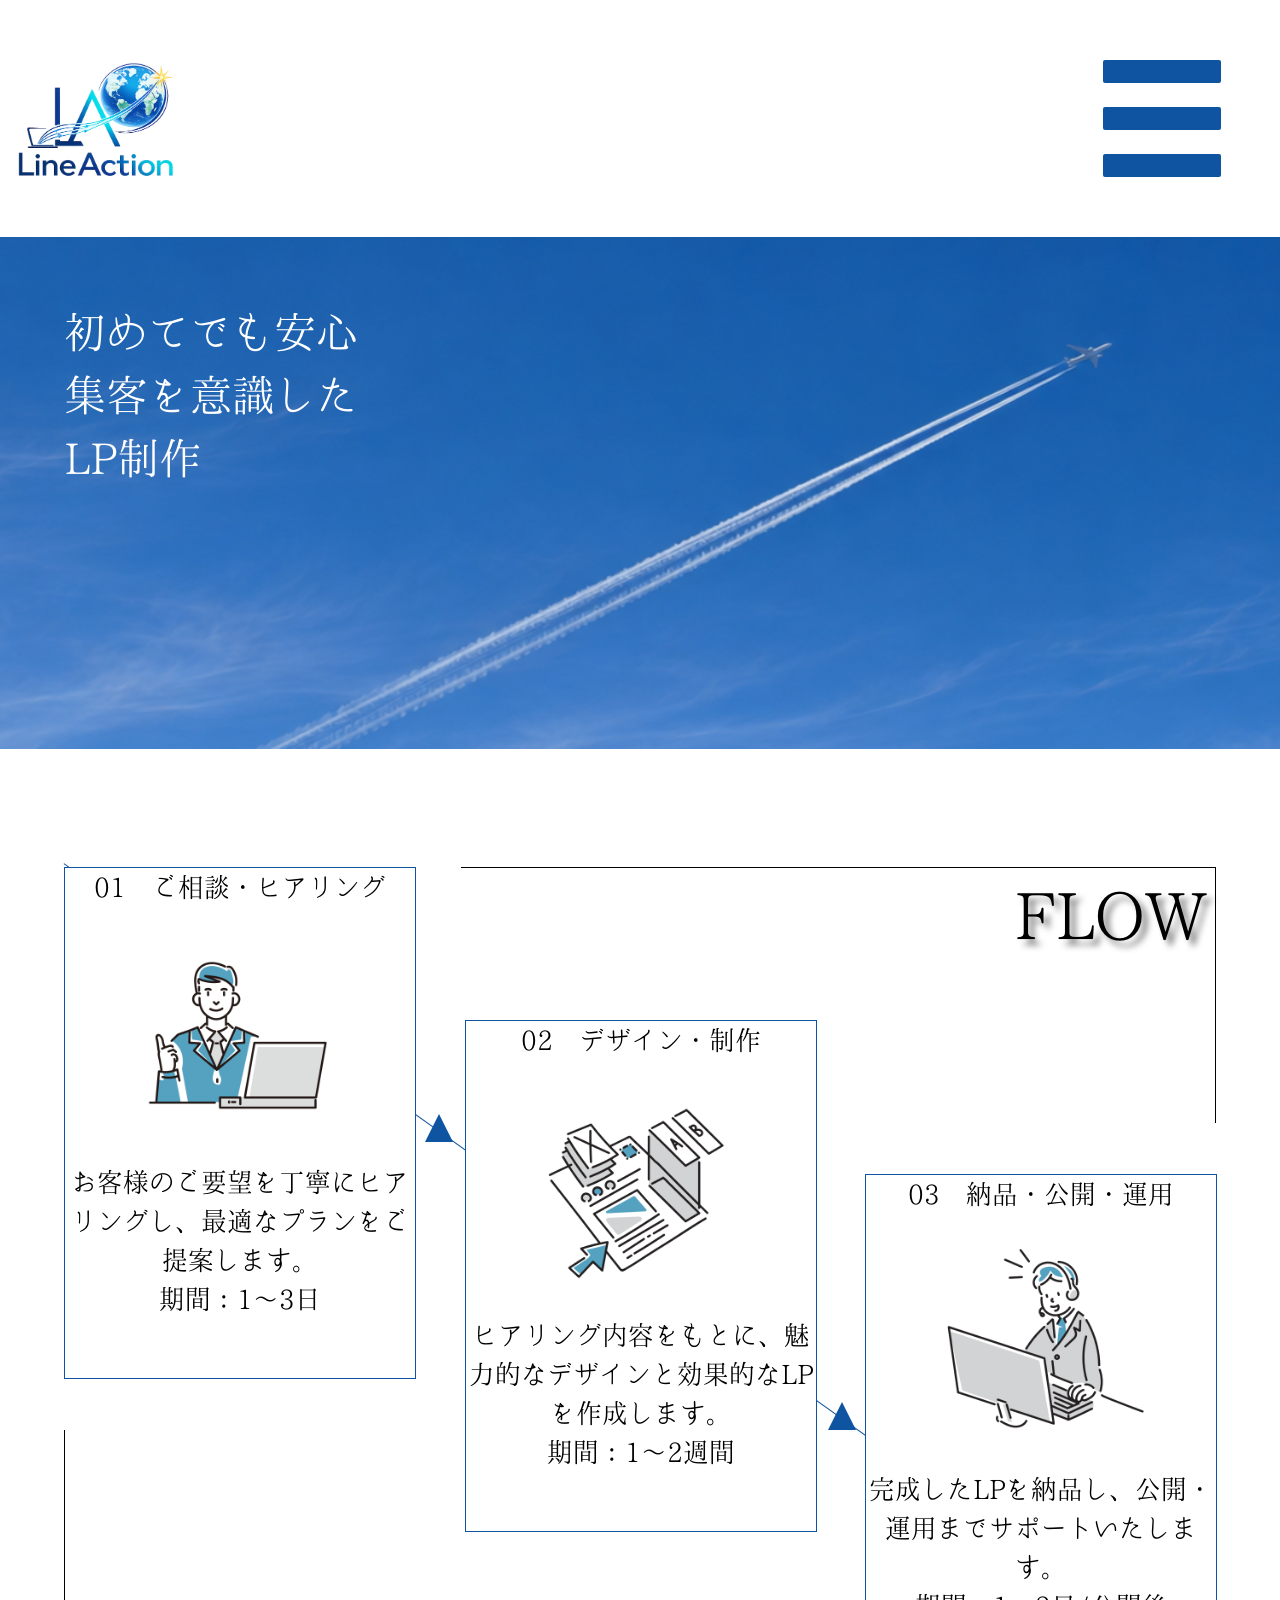
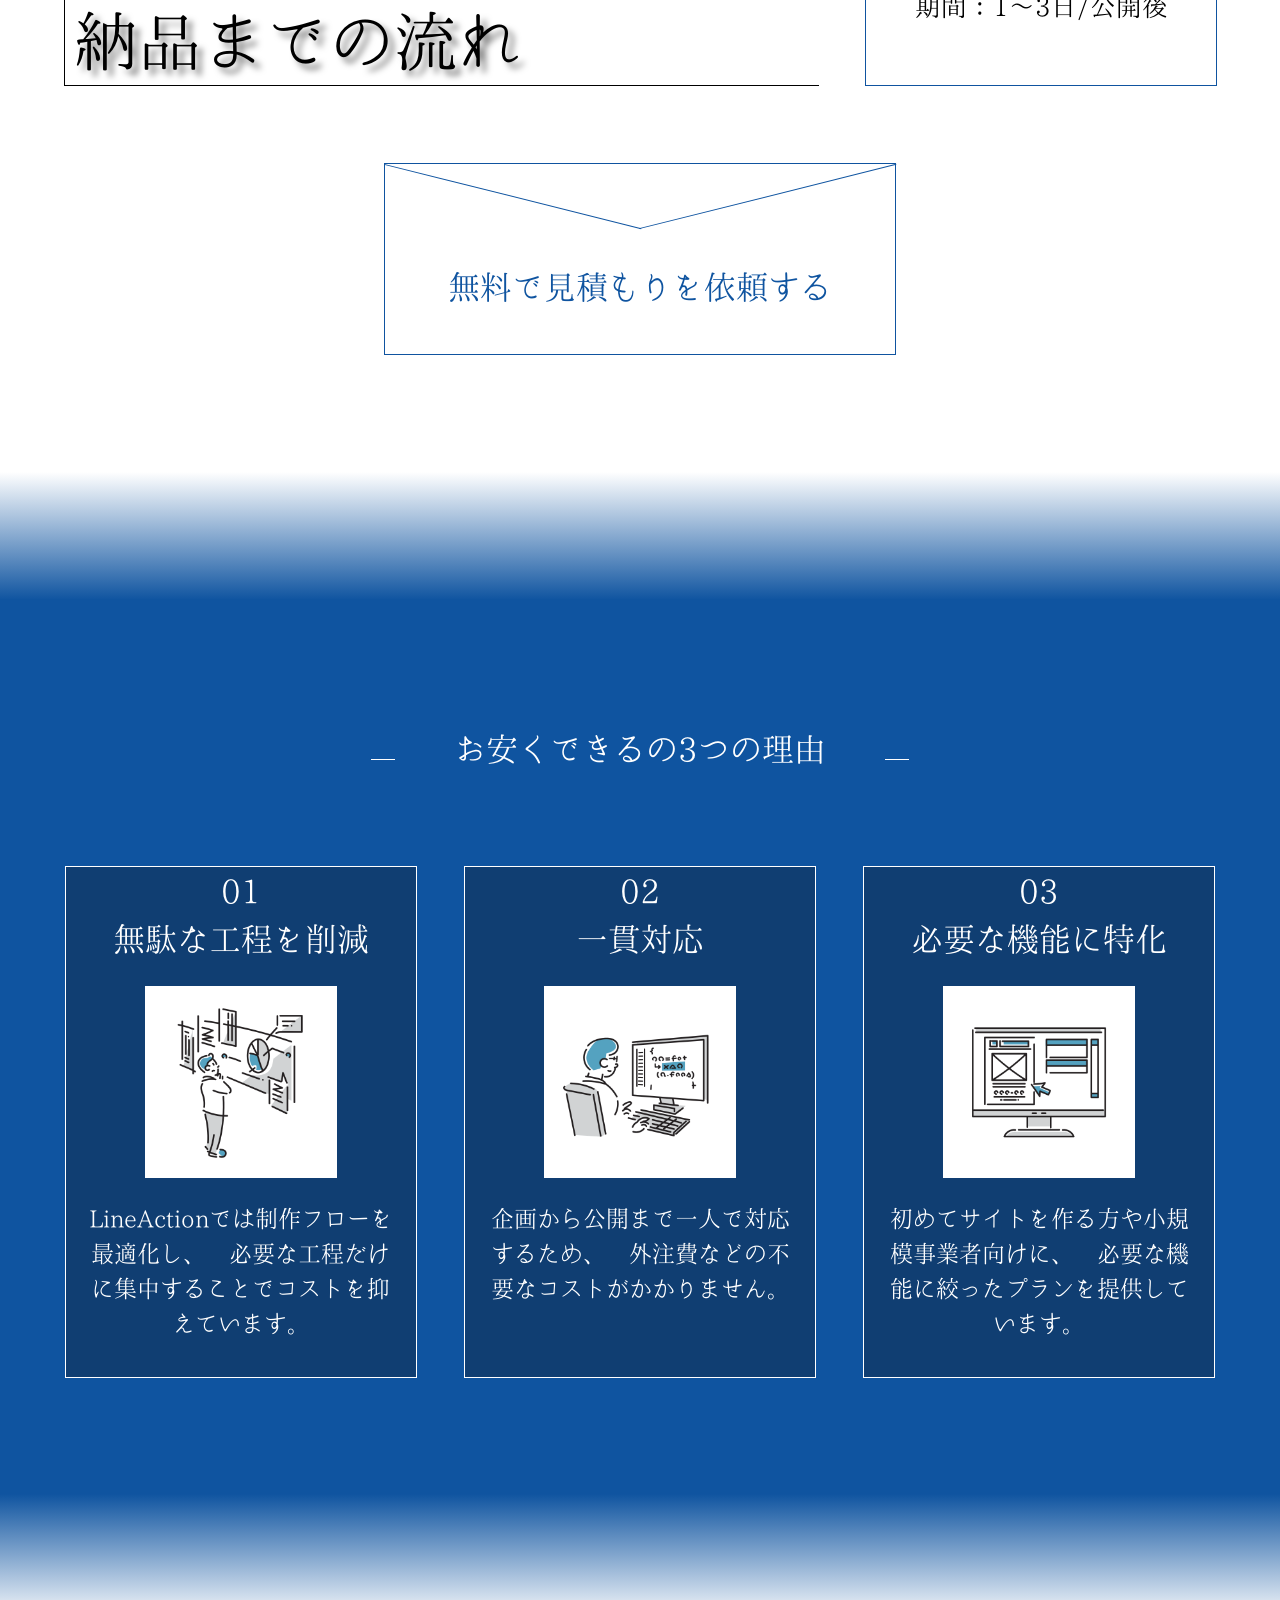
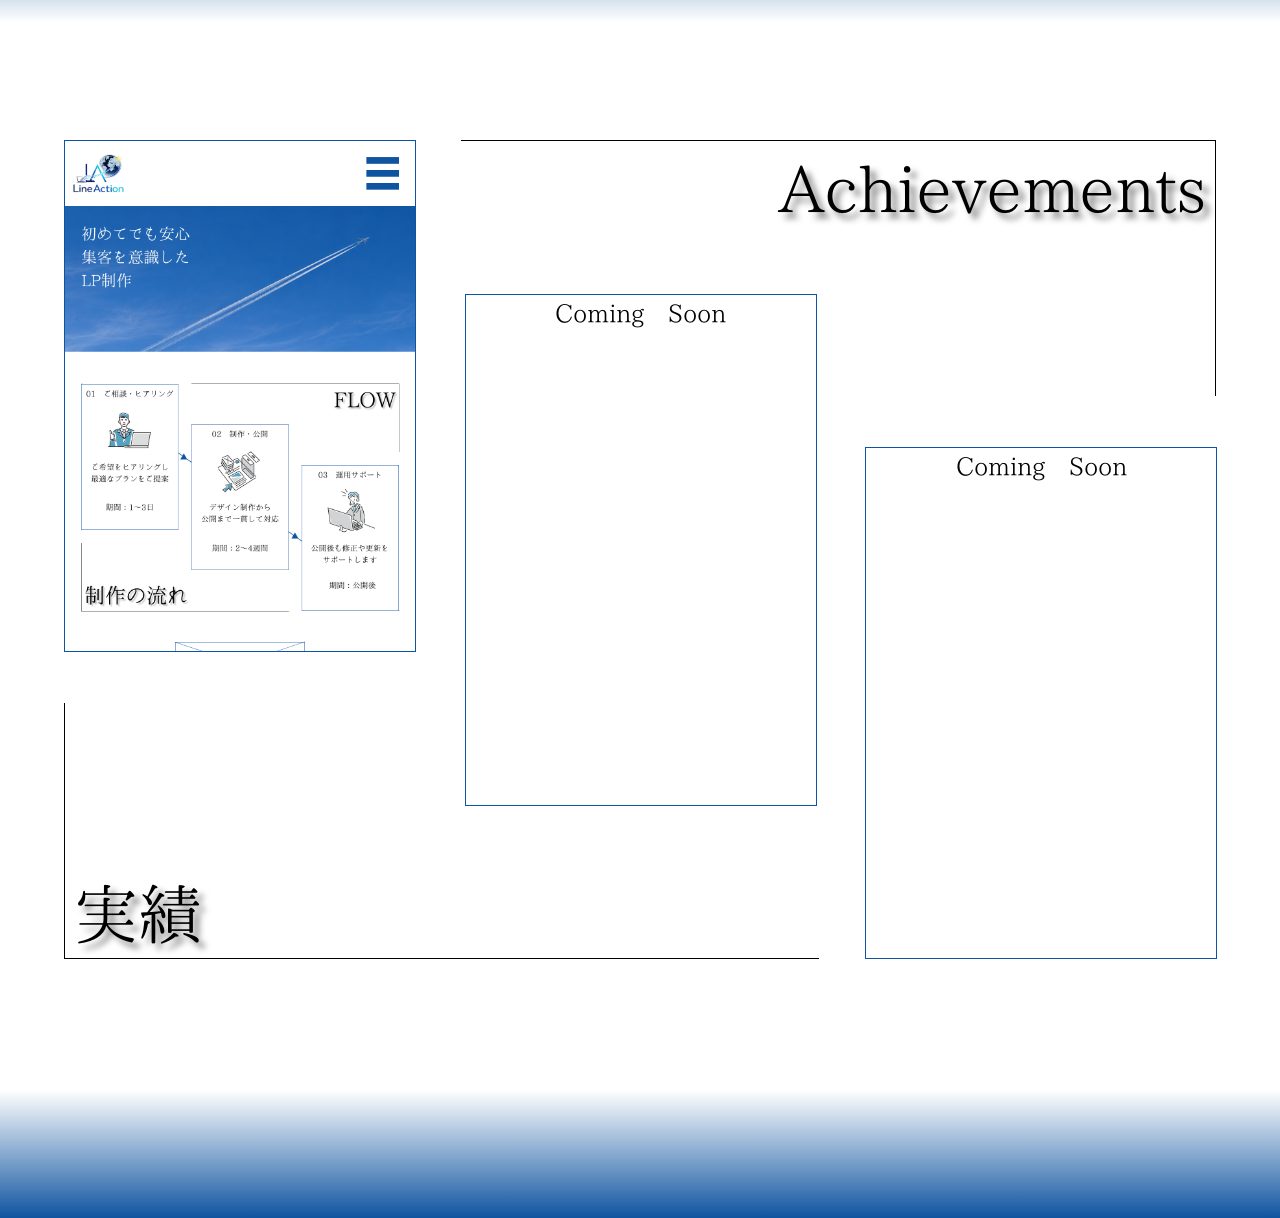
==== index.html @ cba0704b "update add achievements" ====
<!doctype html>
<html lang="ja">
  <head>
    <meta charset="UTF-8" />
    <meta name="viewport" content="width=device-width, initial-scale=1.0" />
    <title>LP制作｜初めてでも簡単・安心｜LineAction</title>
    <meta
      name="description"
      content="LineActionは、初めての方でも簡単にLP制作ができるサービスです。安心してご利用いただけるよう、サポート体制も充実しています。"
    />
    <link rel="stylesheet" href="top.css" />
    <script src="top.js" defer></script>
  </head>
  <body>
    <header class="header">
      <img src="./img/logo.png" alt="LineActionのロゴ" class="logo" />
      <!--hamburgerMenu-->
      <div class="hamburger-menu-wrapper">
        <button
          class="hamburger-menu"
          aria-label="メニューを開く"
          aria-expanded="false"
          aria-controls="global-menu"
        >
          <span></span>
          <span></span>
          <span></span>
        </button>

        <nav id="global-menu" class="menu">
          <ul>
            <li><a href="#">TOP</a></li>
            <li><a href="#">納品までの流れ</a></li>
            <li><a href="#">お安くできるの3つの理由</a></li>
            <li><a href="#">実績</a></li>
            <li><a href="#">料金</a></li>
            <li><a href="#">お問い合わせ</a></li>
          </ul>
        </nav>
      </div>
    </header>
    <main>
      <section class="hero">
        <img src="./img/BlueSky.png" alt="青空の背景画像" class="hero-image" />
        <div class="hero-overlay">
          <p class="hero-title">初めてでも安心</p>
          <p class="hero-title">集客を意識した</p>
          <p class="hero-title">LP制作</p>
        </div>
      </section>
      <section class="flow">
        <div class="flow_contents">
          <div class="border-right"></div>
          <div class="border-left"></div>
          <div class="flow_border"></div>
          <div class="flow_arrow"></div>
          <p class="flow_title_EN">FLOW</p>
          <p class="flow_title_JP">納品までの流れ</p>
          <div class="flow_cards">
            <div class="flow_card">
              <p class="card_contents">01　ご相談・ヒアリング</p>
              <img
                src="./img/1386.png"
                alt="ご相談・ヒアリングのイメージ画像"
                class="card_image"
              />
              <p class="card_contents">
                お客様のご要望を丁寧にヒアリングし、最適なプランをご提案します。
              </p>
              <p class="card_contents">期間：1～3日</p>
            </div>
            <div class="flow_card">
              <p class="card_contents">02　デザイン・制作</p>
              <img
                src="./img/703.png"
                alt="デザイン・制作のイメージ画像"
                class="card_image"
              />
              <p class="card_contents">
                ヒアリング内容をもとに、魅力的なデザインと効果的なLPを作成します。
              </p>
              <p class="card_contents">期間：1～2週間</p>
            </div>
            <div class="flow_card">
              <p class="card_contents">03　納品・公開・運用</p>
              <img
                src="./img/247.png"
                alt="納品・公開・運用のイメージ画像"
                class="card_image"
              />
              <p class="card_contents">
                完成したLPを納品し、公開・運用までサポートいたします。
              </p>
              <p class="card_contents">期間：1～3日/公開後</p>
            </div>
          </div>
        </div>
        <bottom class="cta_contact">
          <div class="letter_border_left"></div>
          <div class="letter_border_right"></div>
          <p class="cta_contact_text">無料で見積もりを依頼する</p>
        </bottom>
      </section>
      <section class="joint"></section>
      <section class="reason">
        <div class="reason_title_wrapper">
          <div class="reason_title_border"></div>
          <p class="reason_title">お安くできるの3つの理由</p>
          <div class="reason_title_border"></div>
        </div>
        <div class="reason_cards">
          <div class="reason_card">
            <p class="reason_card_title_NO">01</p>
            <p class="reason_card_title">無駄な工程を削減</p>
            <img
              src="./img/738.png"
              alt="無駄な工程を削減のイメージ画像"
              class="reason_card_image"
            />
            <p class="reason_card_text">
              LineActionでは制作フローを最適化し、
              必要な工程だけに集中することでコストを抑えています。
            </p>
          </div>
          <div class="reason_card">
            <p class="reason_card_title_NO">02</p>
            <p class="reason_card_title">一貫対応</p>
            <img
              src="./img/581.png"
              alt="一貫対応のイメージ画像"
              class="reason_card_image"
            />
            <p class="reason_card_text">
              企画から公開まで一人で対応するため、
              外注費などの不要なコストがかかりません。
            </p>
          </div>
          <div class="reason_card">
            <p class="reason_card_title_NO">03</p>
            <p class="reason_card_title">必要な機能に特化</p>
            <img
              src="./img/705.png"
              alt="必要な機能に特化のイメージ画像"
              class="reason_card_image"
            />
            <p class="reason_card_text">
              初めてサイトを作る方や小規模事業者向けに、
              必要な機能に絞ったプランを提供しています。
            </p>
          </div>
        </div>
      </section>
      <section class="joint_reverse"></section>
      <section class="achievements">
        <div class="achievements_contents">
          <div class="border-right"></div>
          <div class="border-left"></div>
          <p class="achievements_title_EN">Achievements</p>
          <p class="achievements_title_JP">実績</p>
          <div class="achievements_cards">
            <div class="achievements_card">
              <img class="achievements_img" src="./img/LineAction_HP02.png" />
            </div>
            <div class="achievements_card">Coming Soon</div>
            <div class="achievements_card">Coming Soon</div>
          </div>
        </div>
      </section>
      <section class="joint"></section>
    </main>
  </body>
</html>
---- top.css ----
/* 全体 */
@font-face {
  font-family: "Harenosora";
  src: url("./font/hare/Harenosora.otf") format("opentype");
}
* {
  margin: 0;
  padding: 0;
  box-sizing: border-box;
  font-family: "Harenosora", sans-serif;
}

/* ヘッダー */
.header {
  width: 100%;
  height: 18.5vw;
  display: flex;
  align-items: center;
  justify-content: space-between;
  background-color: #ffffff !important;
}
.logo {
  width: auto;
  height: 50%;
}

.hamburger-menu-wrapper {
  margin-right: 4.6vw;
  width: 9.2vw;
  height: 9.2vw;
}

.hamburger-menu {
  display: flex;
  flex-direction: column;
  justify-content: space-between;
  width: 9.2vw;
  height: 9.2vw;
  padding: 0;
  border: none;
  background: transparent;
  cursor: pointer;
}

/* 三本線 */
.hamburger-menu span {
  display: block;
  width: 100%;
  height: 20%;
  background-color: #0f54a0;
  border-radius: 2px;
  transition: all 0.3s ease;
}

/* ナビゲーションメニュー */
.menu {
  display: none;
  position: absolute;
  top: 18.5vw;
  right: 0;
  width: 40vw;
  background-color: #fff !important;
  border: 1px solid #ddd !important;
  box-shadow: 0 4px 12px rgba(0, 0, 0, 0.1);
  z-index: 1000;
}

.menu ul {
  margin: 0;
  padding: 0;
  list-style: none;
}

.menu li {
  border-bottom: 1px solid #eee !important;
}

.menu li:last-child {
  border-bottom: none;
}

.menu a {
  display: block;
  padding: 12px 16px;
  color: #333;
  text-decoration: none;
  font-size: clamp(1px, 2.5vw, 32px);
}

.menu a:hover {
  background-color: #0f54a0;
  color: #fff !important;
}

/* メニュー表示時 */
.menu.is-active {
  display: block;
}

/* アニメーション設定 */
.hamburger-menu span {
  transition: all 0.3s ease;
}

/* 1本目の線 */
.hamburger-menu.is-active span:nth-child(1) {
  transform: translateY(200%) rotate(45deg);
}

/* 2本目の線 */
.hamburger-menu.is-active span:nth-child(2) {
  opacity: 0;
}

/* 3本目の線 */
.hamburger-menu.is-active span:nth-child(3) {
  transform: translateY(-200%) rotate(-45deg);
}

/* heroセクション */
.hero {
  position: relative;
  width: 100%;
  height: 40vw;
}
.hero-image {
  position: absolute;
  top: 0;
  left: 0;
  width: 100%;
  height: 100%;
}
.hero-overlay {
  position: absolute;
  top: 5vw;
  left: 5vw;
  font-size: clamp(10px, 4vw, 42px);
  color: #fff;
}

/* flowセクション */
.flow {
  width: 100%;
  height: auto;
  padding-top: 9.2vw;
  padding-bottom: 9.2vw;
  display: flex;
  flex-direction: column;
  align-items: center;
  gap: 5vw;
}
.flow_contents {
  width: 90vw;
  height: 65vw;
  position: relative;
}
/* 上の線 */
.flow_contents::before {
  content: "";
  position: absolute;
  top: 0;
  right: 0;
  width: 59vw;
  height: 1px;
  background-color: #000000;
}
/* 下の線 */
.flow_contents::after {
  content: "";
  position: absolute;
  bottom: 1vw;
  left: 0;
  width: 59vw;
  height: 1px;
  background-color: #000000;
}
/* 右の線 */
.border-right {
  position: absolute;
  top: 0;
  right: 0;
  width: 1px;
  height: 20vw;
  background-color: #000000;
}
/* 左の線 */
.border-left {
  position: absolute;
  bottom: 1vw;
  left: 0;
  width: 1px;
  height: 20vw;
  background-color: #000000;
}
.flow_border {
  position: absolute;
  top: 31.7vw;
  left: -10.2vw;
  width: 110vw;
  height: 1px;
  background-color: #0f54a0 !important;
  transform: rotate(35.5deg);
}
.flow_arrow {
  position: absolute;
  top: 19.3vw;
  left: 28.2vw;
  width: 0;
  height: 0;
  border-left: 1.1vw solid transparent;
  border-right: 1.1vw solid transparent;
  border-bottom: 2.2vw solid #0f54a0 !important;
  transform-origin: right center;
}
.flow_arrow::after {
  content: "";
  position: absolute;
  top: 22.5vw;
  left: 30.4vw;
  width: 0;
  height: 0;
  border-left: 1.1vw solid transparent;
  border-right: 1.1vw solid transparent;
  border-bottom: 2.2vw solid #0f54a0 !important;
}
.flow_title_EN {
  position: absolute;
  top: 0;
  right: 10px;
  font-size: clamp(1px, 5vw, 64px);
  color: #000;
  text-shadow: 0.46vw 0.46vw 0.46vw rgba(0, 0, 0, 0.5);
}
.flow_title_JP {
  position: absolute;
  bottom: 10px;
  left: 10px;
  font-size: clamp(1px, 5vw, 64px);
  color: #000;
  text-shadow: 0.46vw 0.46vw 0.46vw rgba(0, 0, 0, 0.5);
}
.flow_cards {
  position: absolute;
  top: 0;
  left: 0;
  display: flex;
  justify-content: space-between;
  gap: 3.8vw;
}
.flow_card {
  width: 27.5vw;
  height: 40vw;
  border: 1px solid #0f54a0;
  background-color: #fff;
  display: flex;
  flex-direction: column;
  align-items: center;
  font-size: clamp(16px, 1.9vw, 32px);
  padding-left: 15px;
  padding-right: 15px;
}
.card_contents {
  display: block;
  text-align: center;
  width: 27.5vw;
  font-size: clamp(1px, 2vw, 32px);
}
.card_image {
  width: 20vw;
  height: auto;
}
.flow_card:nth-child(1) {
  margin-top: 0px;
}
.flow_card:nth-child(2) {
  margin-top: 12vw;
}
.flow_card:nth-child(3) {
  margin-top: 24vw;
}
.cta_contact {
  width: 40vw;
  height: 15vw;
  border: 1px solid #0f54a0;
  position: relative;
}
.letter_border_left {
  position: absolute;
  top: 17%;
  left: -1%;
  width: 52%;
  height: 1px;
  background-color: #0f54a0;
  transform: rotate(-165.96deg);
}
.letter_border_right {
  position: absolute;
  top: 17%;
  right: -1%;
  width: 52%;
  height: 1px;
  background-color: #0f54a0;
  transform: rotate(165.96deg);
}
.cta_contact_text {
  position: absolute;
  display: block;
  text-align: center;
  left: 50%;
  width: 100%;
  top: 65%;
  transform: translate(-50%, -50%);
  font-size: clamp(1px, 2.9vw, 32px);
  color: #0f54a0;
}

/* reasonセクション */
.reason {
  width: 100%;
  height: auto;
  margin-top: -1px;
  margin-bottom: -1px;
  padding-top: 9.2vw;
  padding-bottom: 9.2vw;
  background-color: #0f54a0 !important;
  display: flex;
  flex-direction: column;
  gap: 5vw;
}
.reason_title_wrapper {
  width: 100%;
  height: 6.6vw;
  display: flex;
  justify-content: center;
  align-items: center;
}
.reason_title_border {
  width: 1.9vw;
  height: 1px;
  background-color: #ffffff !important;
}
.reason_title {
  font-size: clamp(1px, 4vw, 32px);
  margin-top: -1.6vw;
  color: #ffffff !important;
  margin-left: 4.6vw;
  margin-right: 4.6vw;
}
.reason_cards {
  width: 100%;
  height: auto;
  display: flex;
  justify-content: center;
  gap: 3.7vw;
}
.reason_card {
  width: 27.5vw;
  height: 40vw;
  border: 1px solid #ffffff !important;
  background-color: #103e72;
  display: flex;
  flex-direction: column;
  align-items: center;
  gap: 1.8vw;
}
.reason_card_title_NO {
  font-size: clamp(1px, 3vw, 32px);
  color: #ffffff !important;
}
.reason_card_title {
  margin-top: -1.8vw;
  display: block;
  width: 100%;
  text-align: center;
  font-size: clamp(1px, 3vw, 32px);
  color: #ffffff !important;
}
.reason_card_image {
  width: 15vw;
  height: auto;
  background-color: #ffffff !important;
}
.reason_card_text {
  width: 25vw;
  text-align: center;
  font-size: clamp(1px, 1.8vw, 32px);
  color: #ffffff !important;
}

/* achievementsセクション */
.achievements {
  width: 100%;
  height: auto;
  padding-top: 9.2vw;
  padding-bottom: 9.2vw;
  display: flex;
  flex-direction: column;
  align-items: center;
  gap: 5vw;
}
.achievements_contents {
  width: 90vw;
  height: 65vw;
  position: relative;
}
/* 上の線 */
.achievements_contents::before {
  content: "";
  position: absolute;
  top: 0;
  right: 0;
  width: 59vw;
  height: 1px;
  background-color: #000000;
}
/* 下の線 */
.achievements_contents::after {
  content: "";
  position: absolute;
  bottom: 1vw;
  left: 0;
  width: 59vw;
  height: 1px;
  background-color: #000000;
}
/* 右の線 */
.border-right {
  position: absolute;
  top: 0;
  right: 0;
  width: 1px;
  height: 20vw;
  background-color: #000000;
}
/* 左の線 */
.border-left {
  position: absolute;
  bottom: 1vw;
  left: 0;
  width: 1px;
  height: 20vw;
  background-color: #000000;
}
.achievements_title_EN {
  position: absolute;
  top: 0;
  right: 10px;
  font-size: clamp(1px, 5vw, 64px);
  color: #000;
  text-shadow: 0.46vw 0.46vw 0.46vw rgba(0, 0, 0, 0.5);
}
.achievements_title_JP {
  position: absolute;
  bottom: 10px;
  left: 10px;
  font-size: clamp(1px, 5vw, 64px);
  color: #000;
  text-shadow: 0.46vw 0.46vw 0.46vw rgba(0, 0, 0, 0.5);
}
.achievements_cards {
  position: absolute;
  top: 0;
  left: 0;
  display: flex;
  justify-content: space-between;
  gap: 3.8vw;
}
.achievements_card {
  width: 27.5vw;
  height: 40vw;
  border: 1px solid #0f54a0;
  background-color: #fff;
  display: flex;
  flex-direction: column;
  align-items: center;
  font-size: clamp(16px, 1.9vw, 32px);
  padding-left: 15px;
  padding-right: 15px;
  overflow: hidden;
  position: relative;
}
.card_contents {
  display: block;
  text-align: center;
  width: 27.5vw;
  font-size: clamp(1px, 2vw, 32px);
}
.achievements_img {
  position: absolute;
  width: 100%;
  height: auto;
}
.achievements_card:nth-child(1) {
  margin-top: 0px;
}
.achievements_card:nth-child(2) {
  margin-top: 12vw;
}
.achievements_card:nth-child(3) {
  margin-top: 24vw;
}
/* jointセクション */
.joint {
  width: 100%;
  height: 10vw;
  background: linear-gradient(to top, #0f54a0, #ffffff);
}
.joint_reverse {
  width: 100%;
  height: 10vw;
  background: linear-gradient(to bottom, #0f54a0, #ffffff);
}
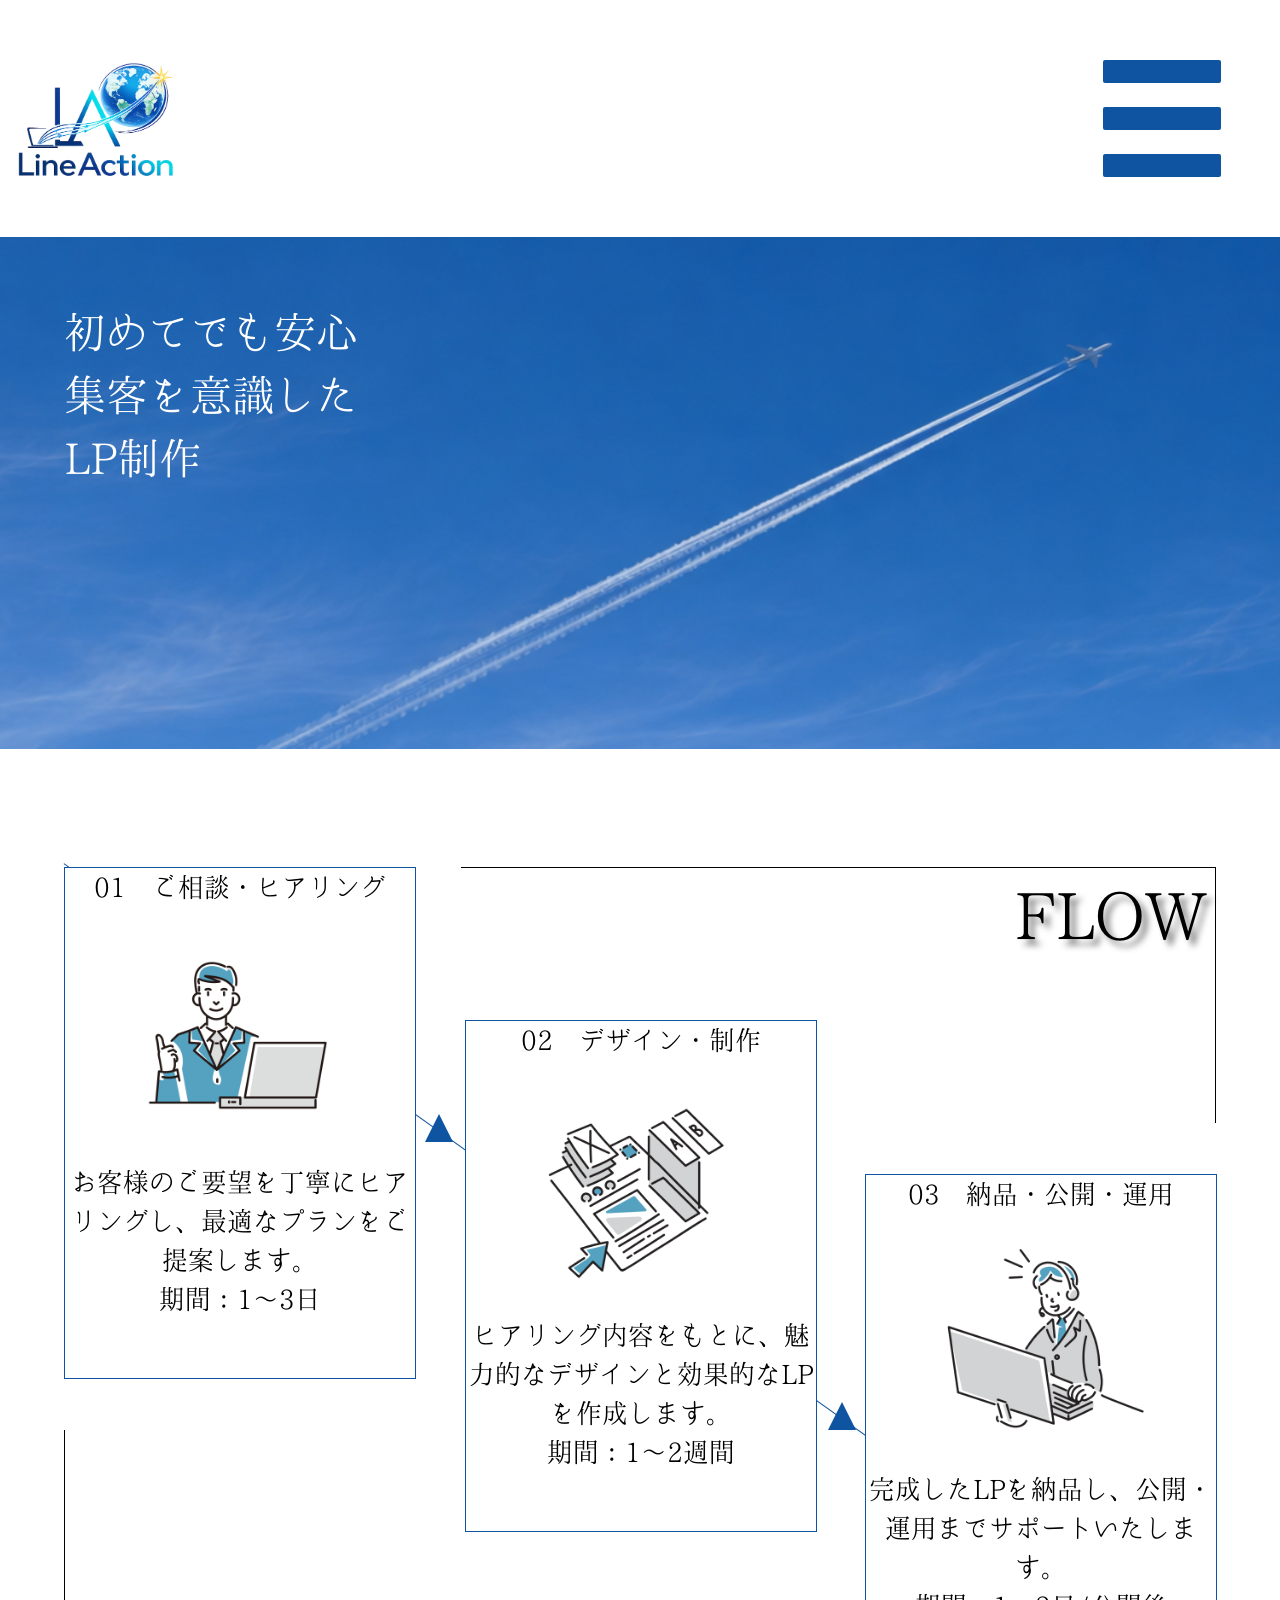
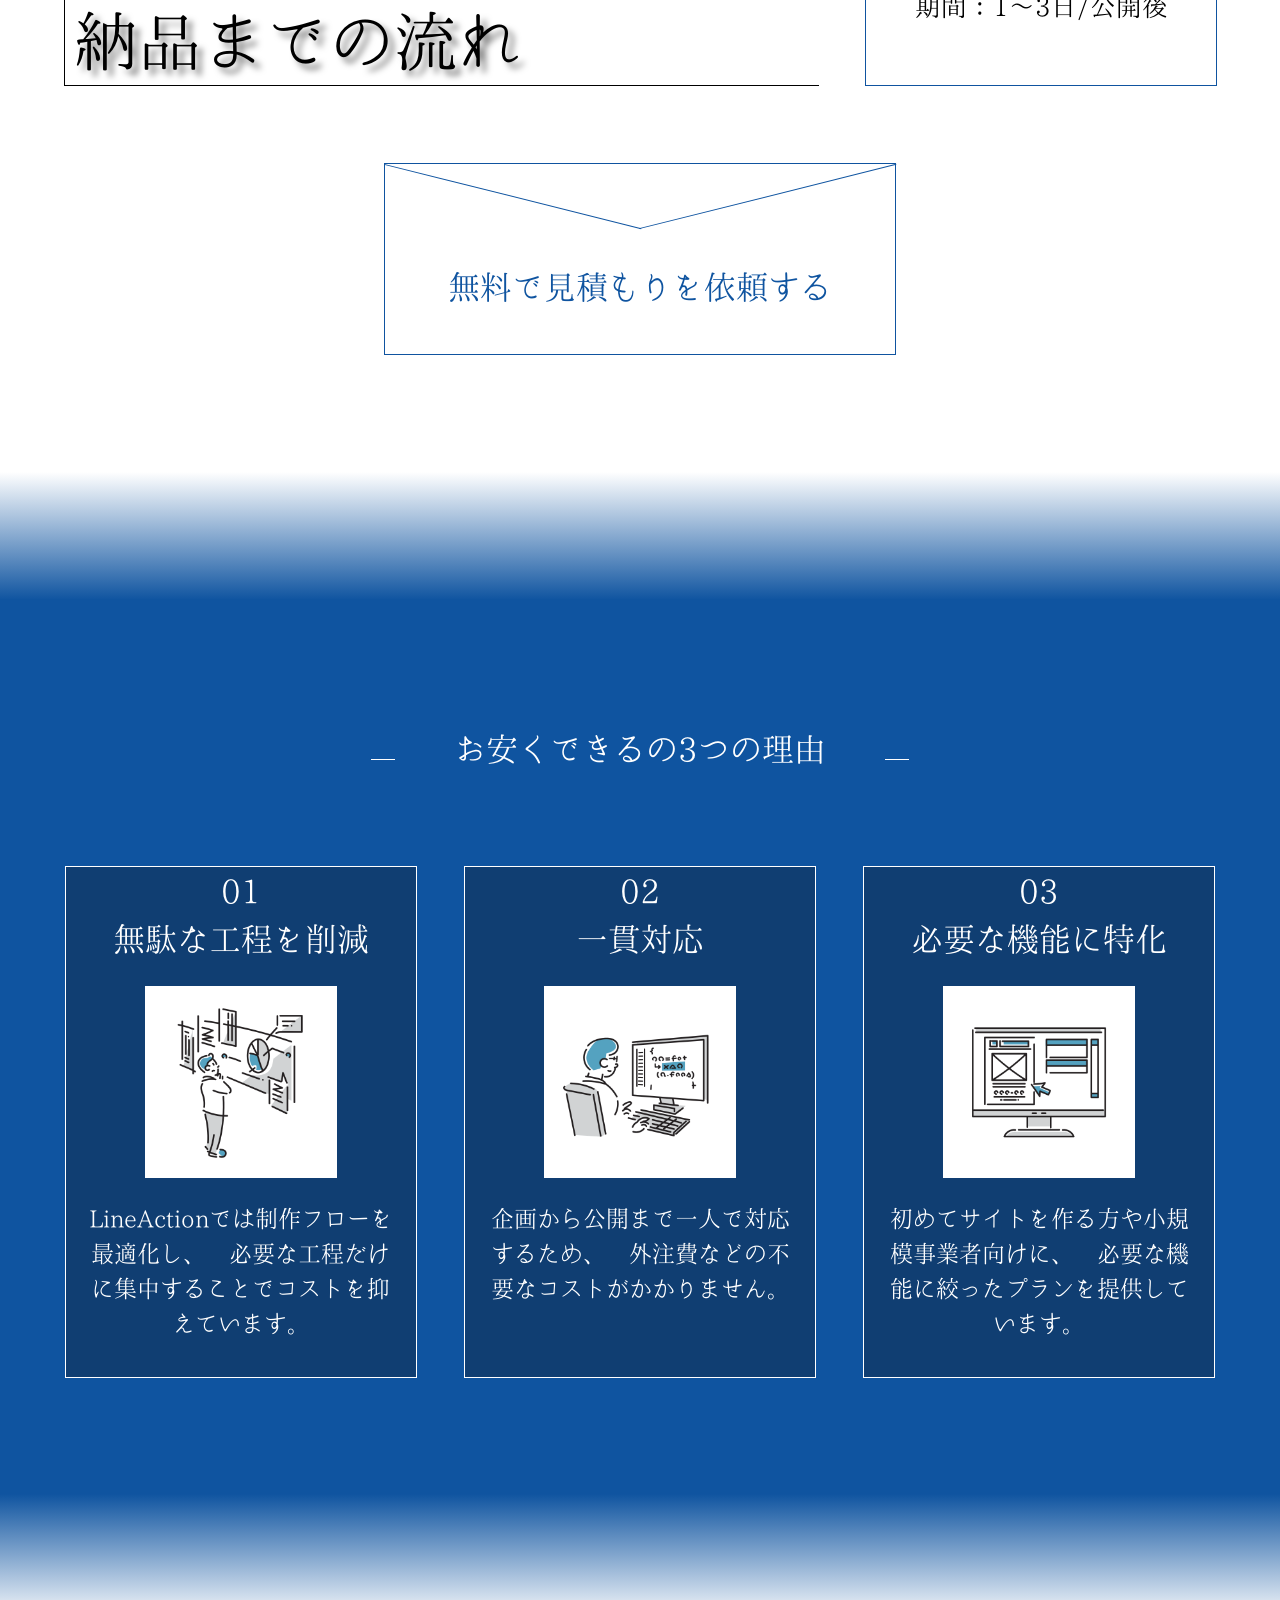
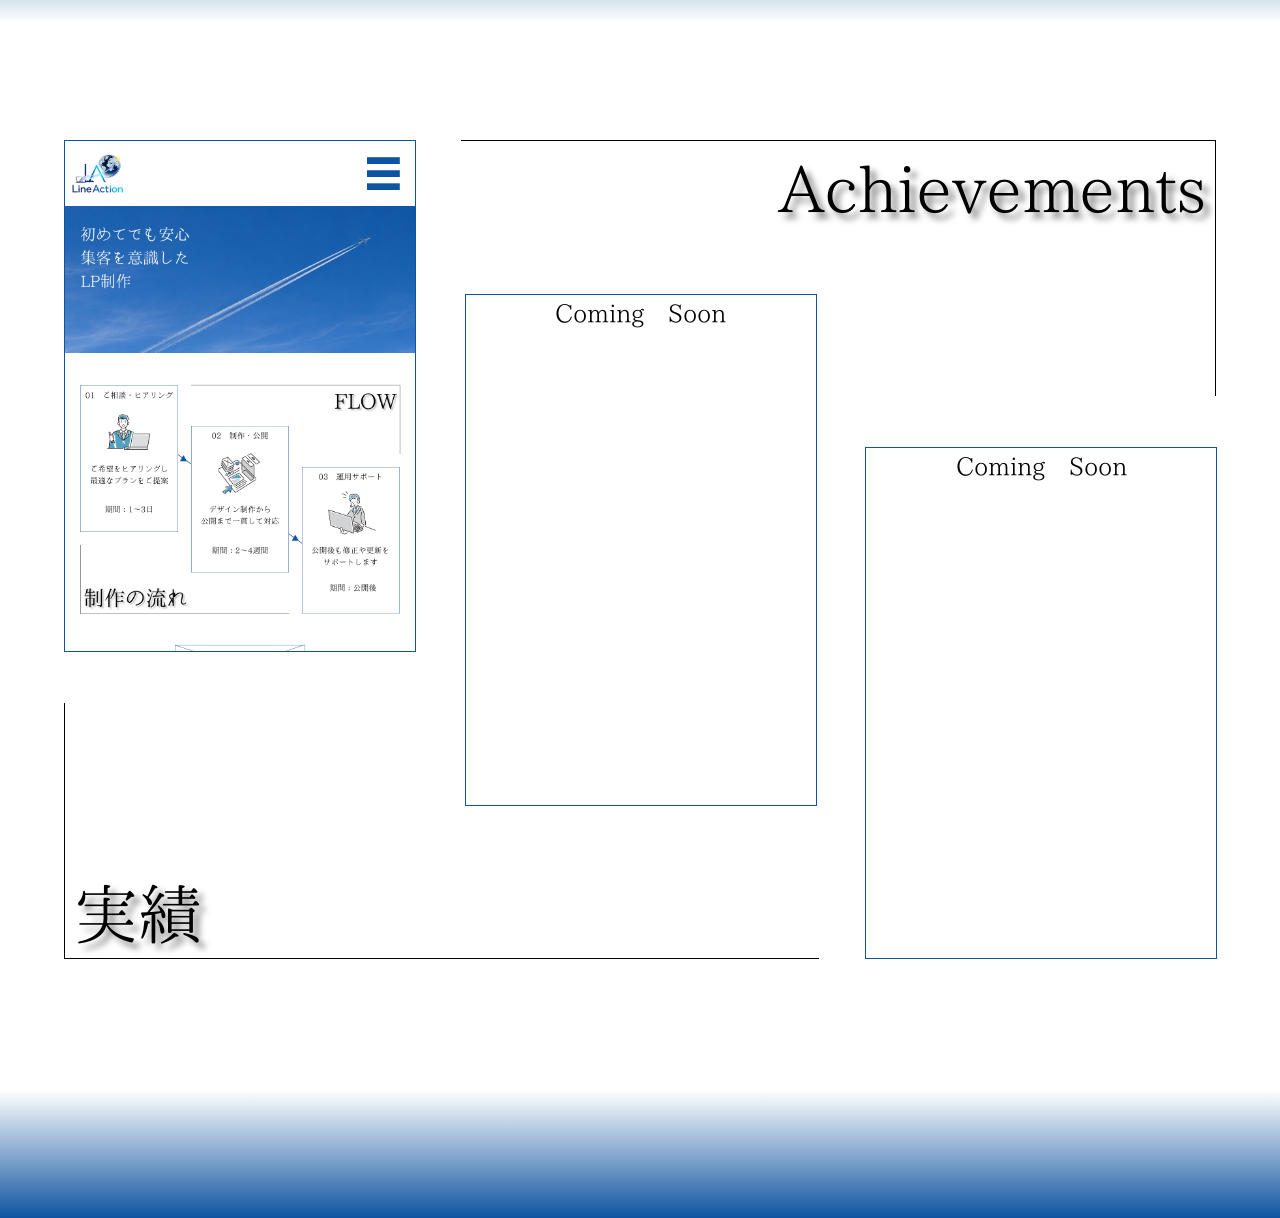
==== commit f362ea5d: "update scroll event" ====
--- a/index.html
+++ b/index.html
@@ -29,10 +29,10 @@
 
         <nav id="global-menu" class="menu">
           <ul>
-            <li><a href="#">TOP</a></li>
-            <li><a href="#">納品までの流れ</a></li>
-            <li><a href="#">お安くできるの3つの理由</a></li>
-            <li><a href="#">実績</a></li>
+            <li><a href="#top">TOP</a></li>
+            <li><a href="#flow">納品までの流れ</a></li>
+            <li><a href="#reason">お安くできるの3つの理由</a></li>
+            <li><a href="#achievements">実績</a></li>
             <li><a href="#">料金</a></li>
             <li><a href="#">お問い合わせ</a></li>
           </ul>
@@ -40,7 +40,7 @@
       </div>
     </header>
     <main>
-      <section class="hero">
+      <section class="hero" id="top">
         <img src="./img/BlueSky.png" alt="青空の背景画像" class="hero-image" />
         <div class="hero-overlay">
           <p class="hero-title">初めてでも安心</p>
@@ -48,7 +48,7 @@
           <p class="hero-title">LP制作</p>
         </div>
       </section>
-      <section class="flow">
+      <section class="flow" id="flow">
         <div class="flow_contents">
           <div class="border-right"></div>
           <div class="border-left"></div>
@@ -102,7 +102,7 @@
         </bottom>
       </section>
       <section class="joint"></section>
-      <section class="reason">
+      <section class="reason" id="reason">
         <div class="reason_title_wrapper">
           <div class="reason_title_border"></div>
           <p class="reason_title">お安くできるの3つの理由</p>
@@ -151,7 +151,7 @@
         </div>
       </section>
       <section class="joint_reverse"></section>
-      <section class="achievements">
+      <section class="achievements" id="achievements">
         <div class="achievements_contents">
           <div class="border-right"></div>
           <div class="border-left"></div>
--- a/top.css
+++ b/top.css
@@ -8,6 +8,9 @@
   padding: 0;
   box-sizing: border-box;
   font-family: "Harenosora", sans-serif;
+}
+html {
+  scroll-behavior: smooth;
 }
 
 /* ヘッダー */
@@ -486,9 +489,9 @@
   font-size: clamp(1px, 2vw, 32px);
 }
 .achievements_img {
-  position: absolute;
-  width: 100%;
-  height: auto;
+  width: 27.5vw;
+  height: auto;
+  display: block;
 }
 .achievements_card:nth-child(1) {
   margin-top: 0px;
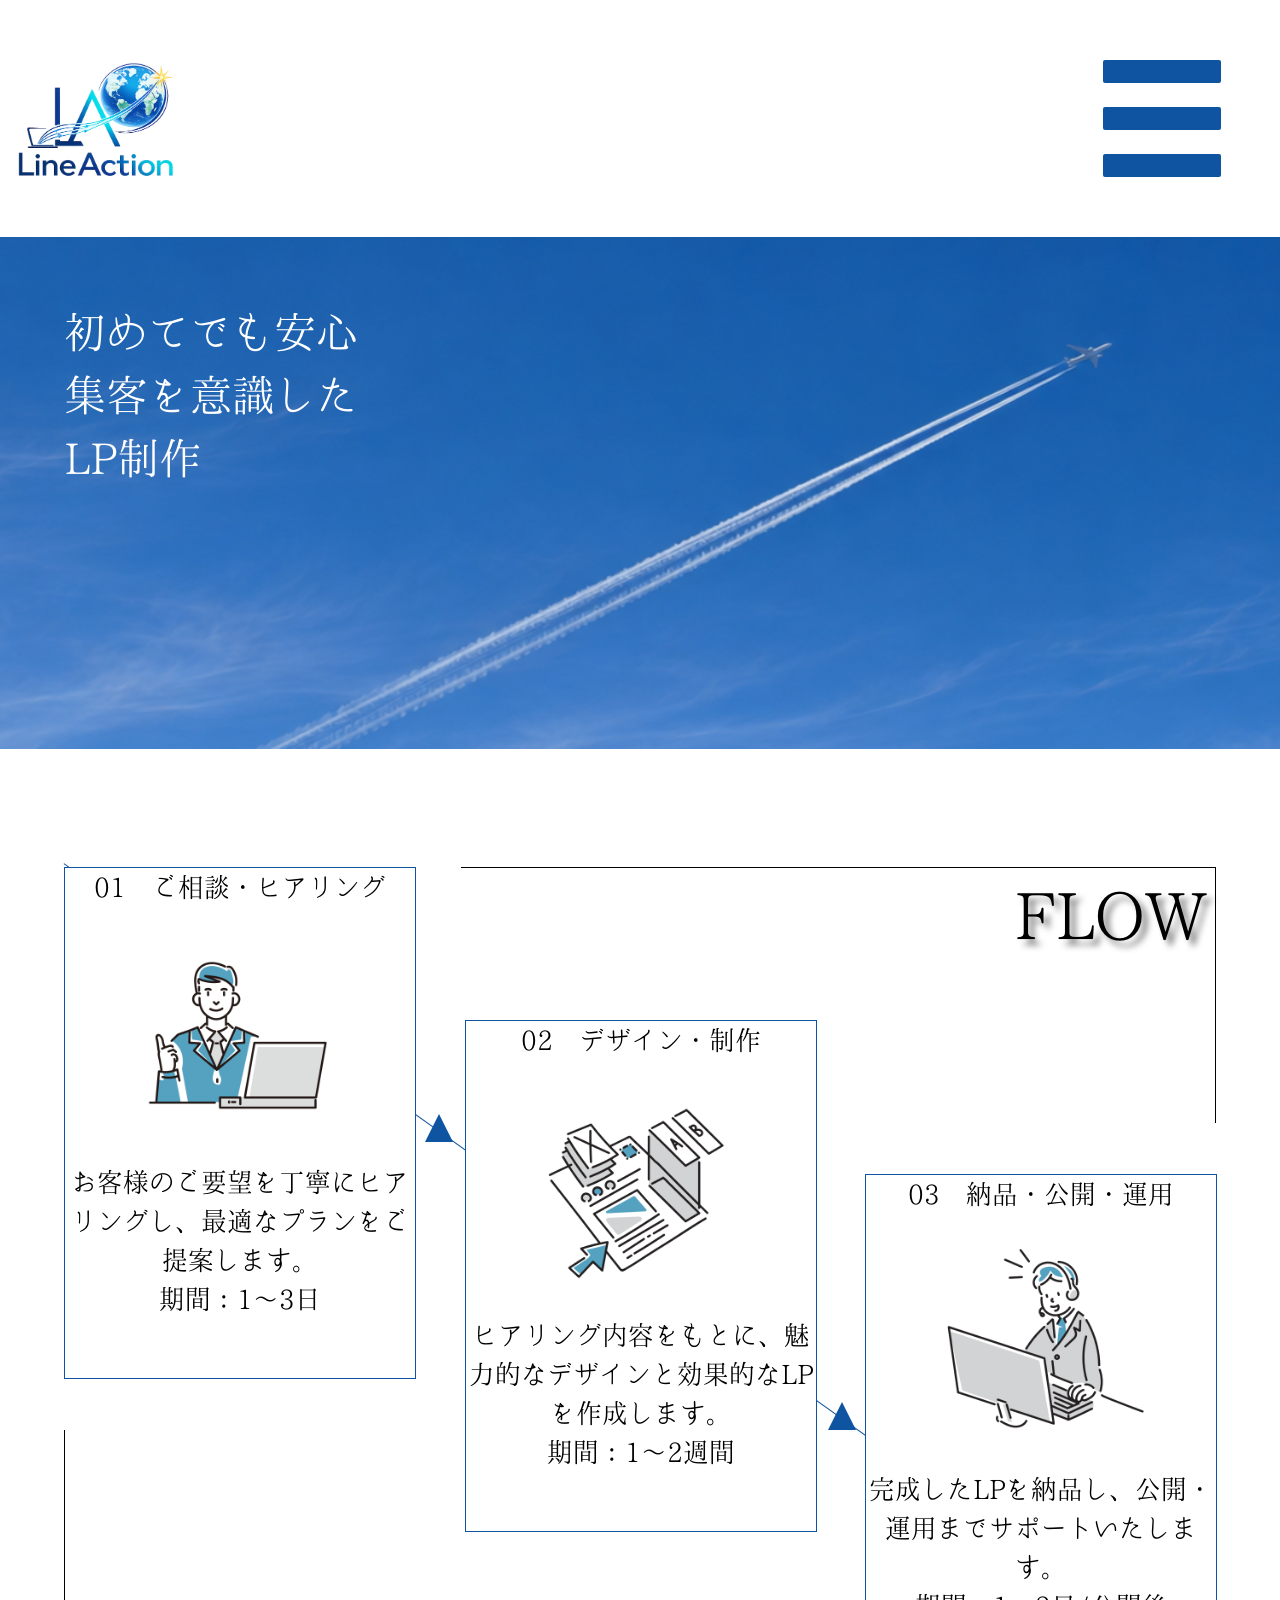
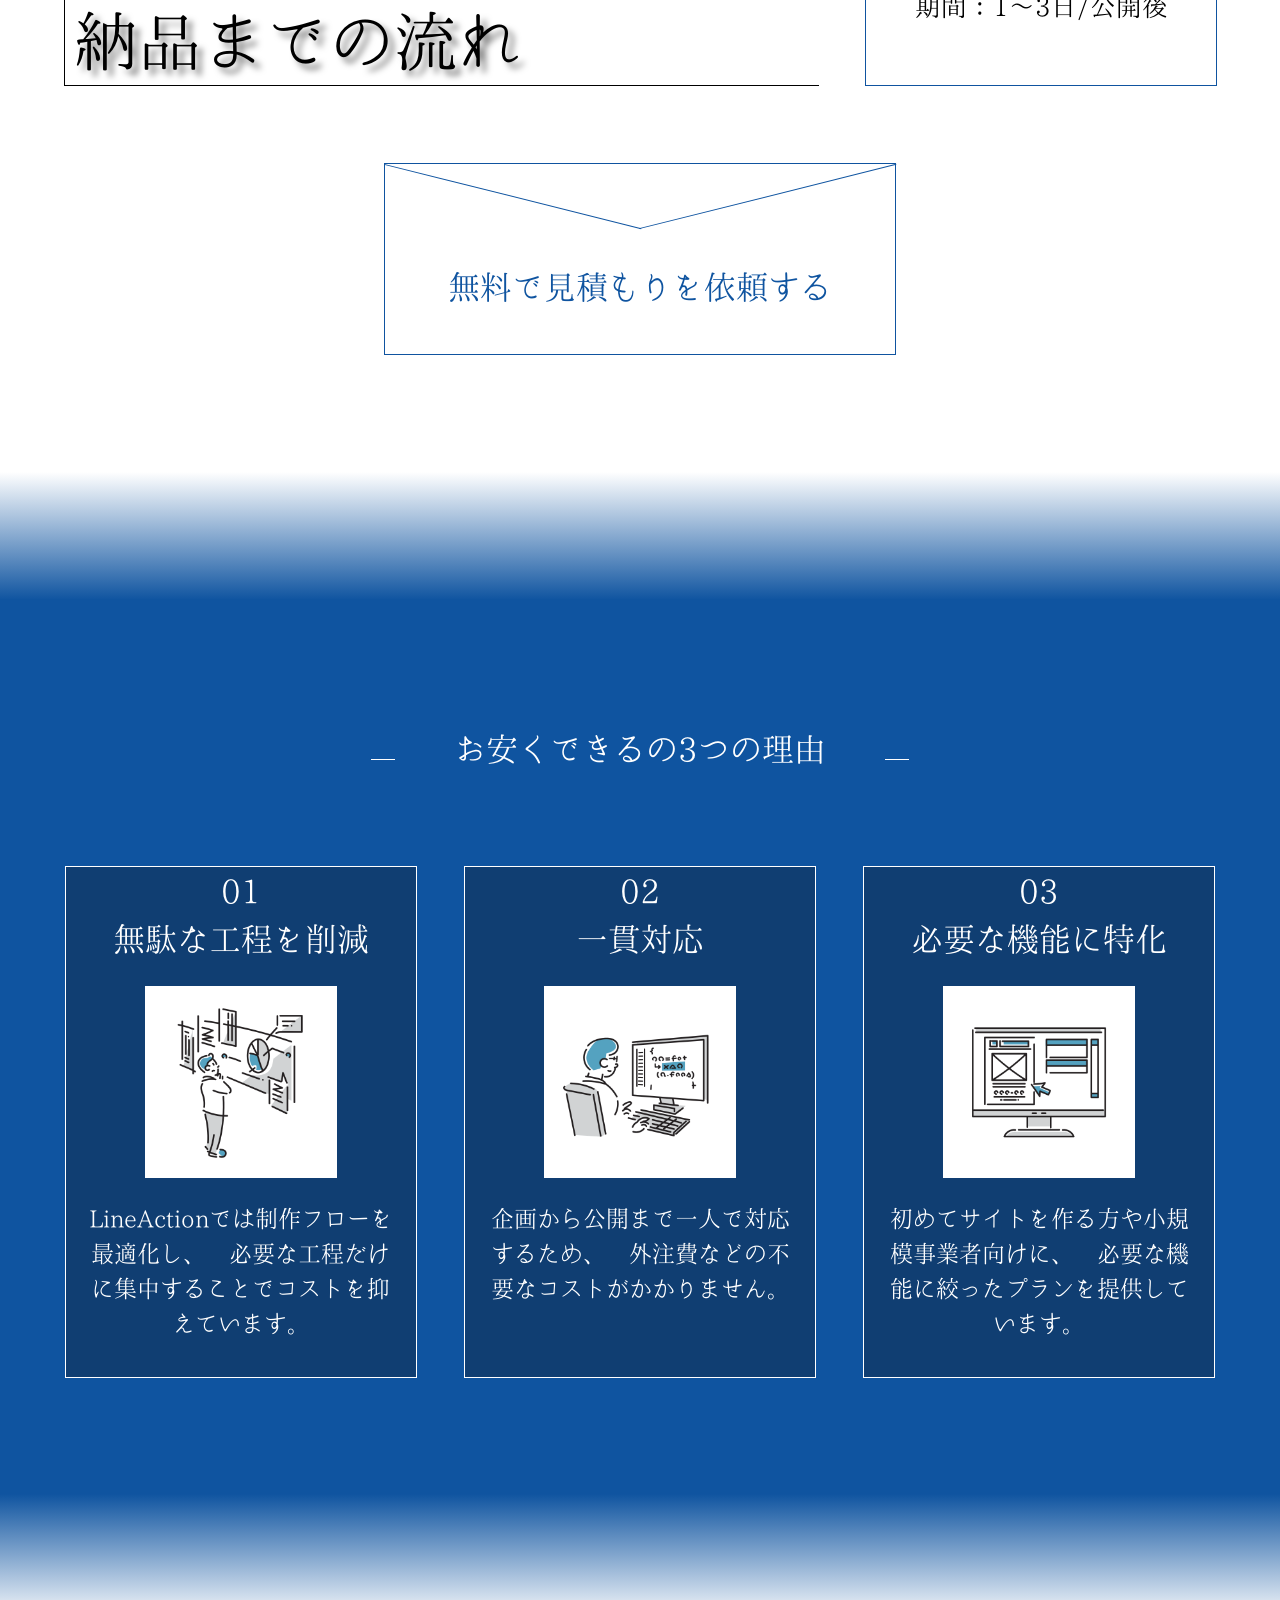
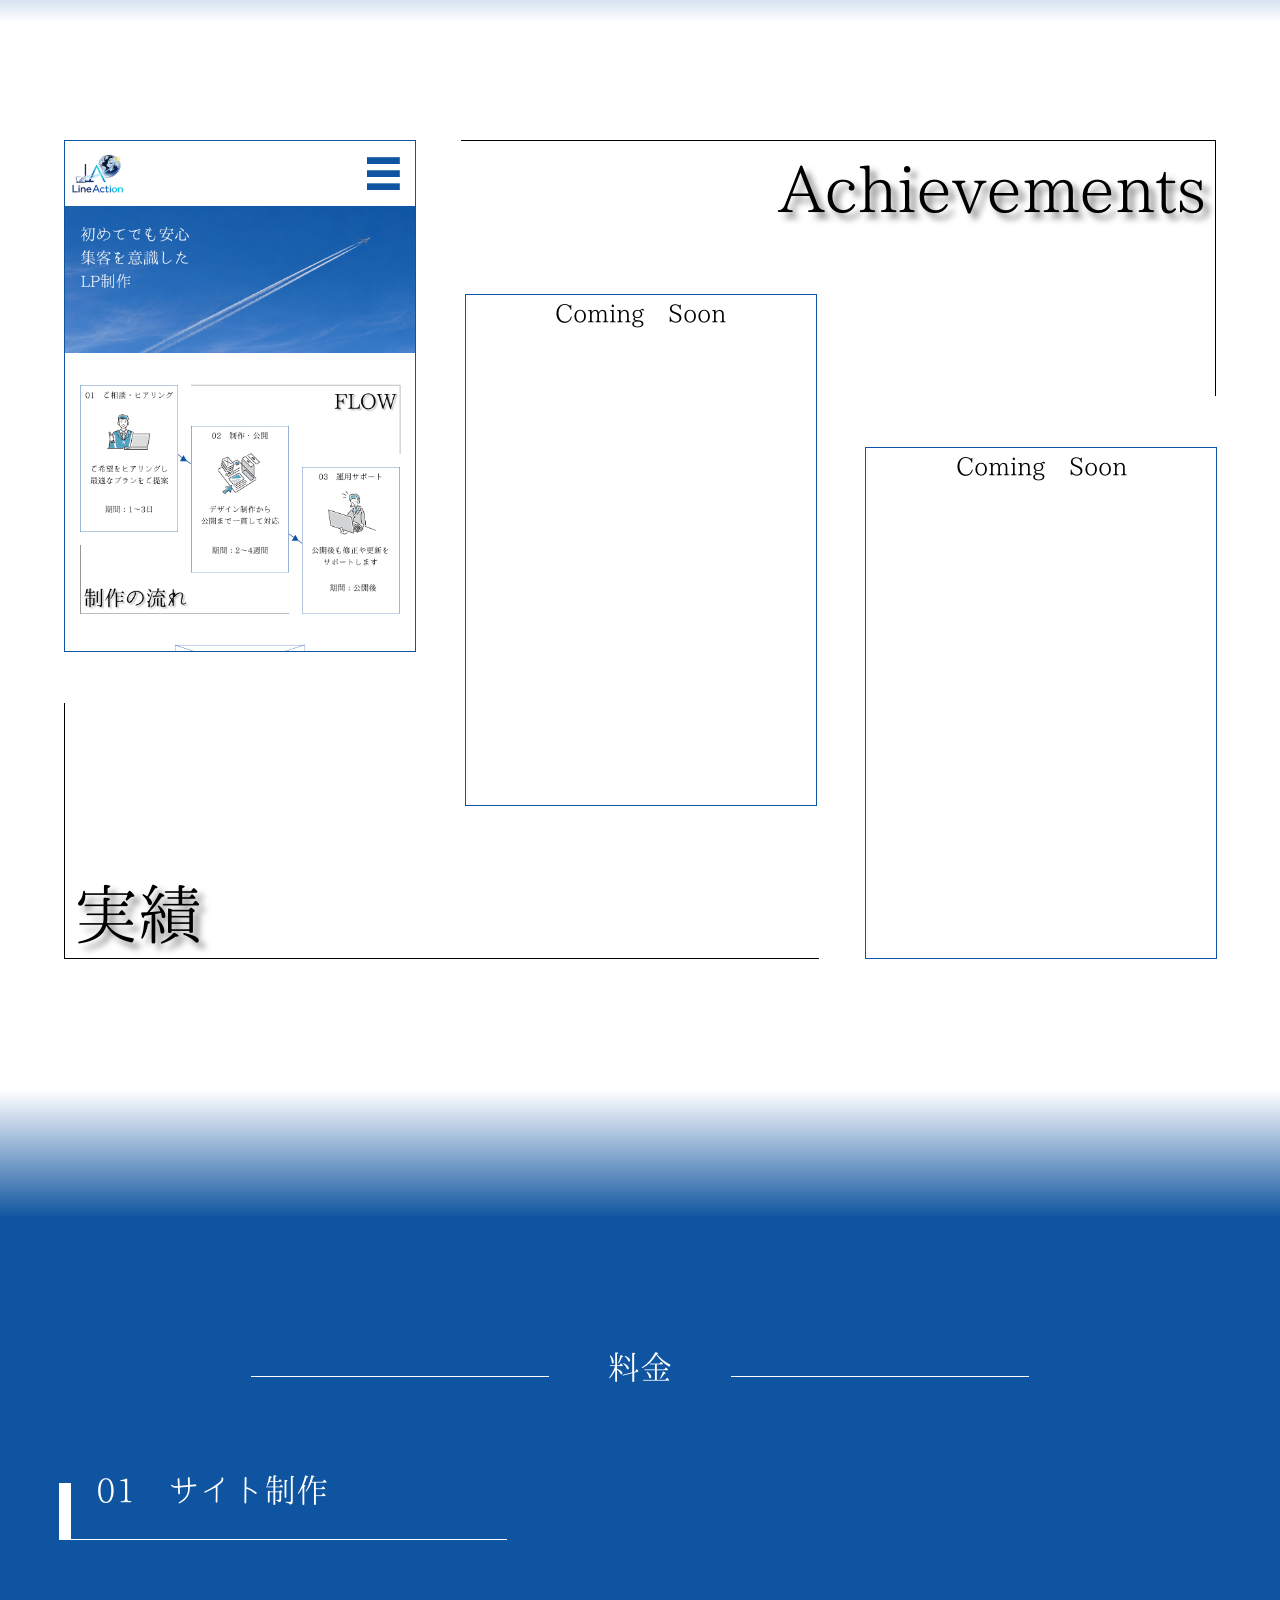
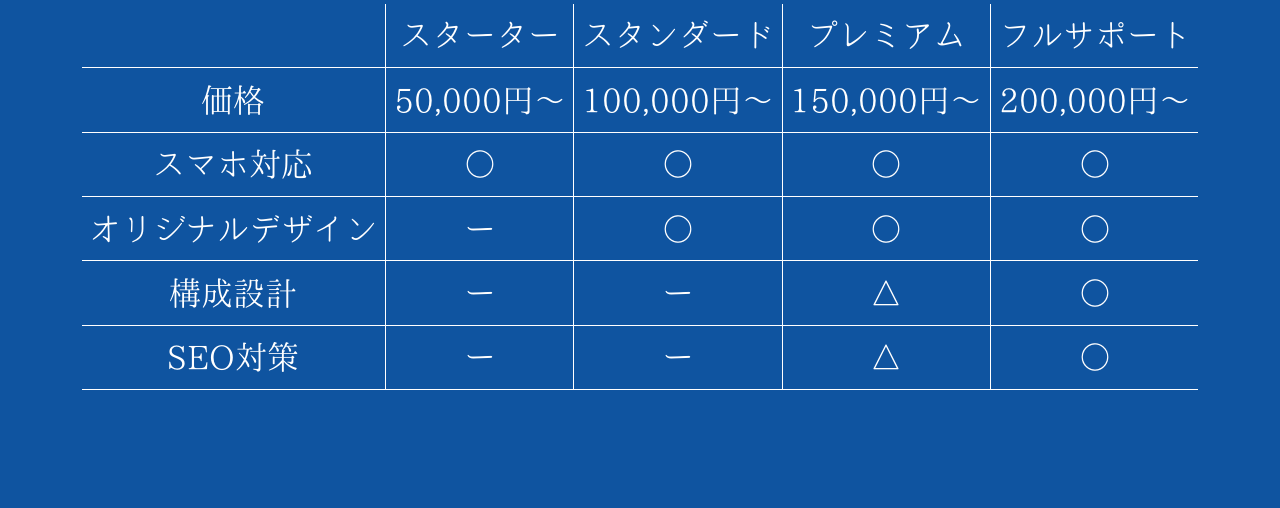
==== commit 2dc75061: "update add price part1" ====
--- a/index.html
+++ b/index.html
@@ -33,7 +33,7 @@
             <li><a href="#flow">納品までの流れ</a></li>
             <li><a href="#reason">お安くできるの3つの理由</a></li>
             <li><a href="#achievements">実績</a></li>
-            <li><a href="#">料金</a></li>
+            <li><a href="#price">料金</a></li>
             <li><a href="#">お問い合わせ</a></li>
           </ul>
         </nav>
@@ -167,6 +167,64 @@
         </div>
       </section>
       <section class="joint"></section>
+      <section class="price" id="price">
+        <div class="price_title_wrapper">
+          <div class="price_title_border"></div>
+          <p class="price_title">料金</p>
+          <div class="price_title_border"></div>
+        </div>
+        <div class="price_contents_title">
+          <span class="price_contents_title_line"></span>
+          <p class="price_contents_title_text">01　サイト制作</p>
+          <span class="price_contents_title_boder"></span>
+        </div>
+        <div class="price_contents">
+          <table class="price_table">
+            <tr>
+              <td></td>
+              <td>スターター</td>
+              <td>スタンダード</td>
+              <td>プレミアム</td>
+              <td>フルサポート</td>
+            </tr>
+            <tr>
+              <td>価格</td>
+              <td>50,000円～</td>
+              <td>100,000円～</td>
+              <td>150,000円～</td>
+              <td>200,000円～</td>
+            </tr>
+            <tr>
+              <td>スマホ対応</td>
+              <td>○</td>
+              <td>○</td>
+              <td>○</td>
+              <td>○</td>
+            </tr>
+            <tr>
+              <td>オリジナルデザイン</td>
+              <td>ー</td>
+              <td>○</td>
+              <td>○</td>
+              <td>○</td>
+            </tr>
+            <tr>
+              <td>構成設計</td>
+              <td>ー</td>
+              <td>ー</td>
+              <td>△</td>
+              <td>○</td>
+            </tr>
+            <tr>
+              <td>SEO対策</td>
+              <td>ー</td>
+              <td>ー</td>
+              <td>△</td>
+              <td>○</td>
+            </tr>
+          </table>
+        </div>
+      </section>
     </main>
   </body>
 </html>
--- a/top.css
+++ b/top.css
@@ -502,6 +502,86 @@
 .achievements_card:nth-child(3) {
   margin-top: 24vw;
 }
+
+/* priceセクション */
+.price {
+  width: 100%;
+  height: auto;
+  margin-top: -1px;
+  margin-bottom: -1px;
+  padding-top: 9.2vw;
+  padding-bottom: 9.2vw;
+  background-color: #0f54a0 !important;
+  display: flex;
+  flex-direction: column;
+  gap: 5vw;
+}
+.price_title_wrapper {
+  width: 100%;
+  height: 6.6vw;
+  display: flex;
+  justify-content: center;
+  align-items: center;
+}
+.price_title_border {
+  width: 23.3vw;
+  height: 1px;
+  background-color: #ffffff !important;
+}
+.price_title {
+  font-size: clamp(1px, 4vw, 32px);
+  margin-top: -1.6vw;
+  color: #ffffff !important;
+  margin-left: 4.6vw;
+  margin-right: 4.6vw;
+}
+.price_contents_title {
+  margin-left: 4.62vw;
+  display: flex;
+  gap: 2vw;
+  position: relative;
+}
+.price_contents_title_line {
+  width: 0.92vw;
+  height: 4.44vw;
+  background-color: #ffffff;
+  display: block;
+}
+.price_contents_title_text {
+  display: block;
+  margin-top: -1.3vw;
+  font-size: clamp(1px, 4vw, 32px);
+  color: #ffffff;
+}
+.price_contents_title_boder {
+  position: absolute;
+  display: block;
+  bottom: 0;
+  left: 0;
+  width: 35vw;
+  height: 1px;
+  background-color: #ffffff;
+}
+.price_table {
+  margin: auto;
+  text-align: center;
+  font-size: clamp(1px, 2.8vw, 32px);
+  color: #ffffff;
+  border-collapse: collapse;
+}
+.price_table td {
+  border: 1px solid #ffffff;
+  padding: 0.6vw;
+}
+.price_table tr:first-child td {
+  border-top: none;
+}
+.price_table td:first-child {
+  border-left: none;
+}
+.price_table td:last-child {
+  border-right: none;
+}
 /* jointセクション */
 .joint {
   width: 100%;
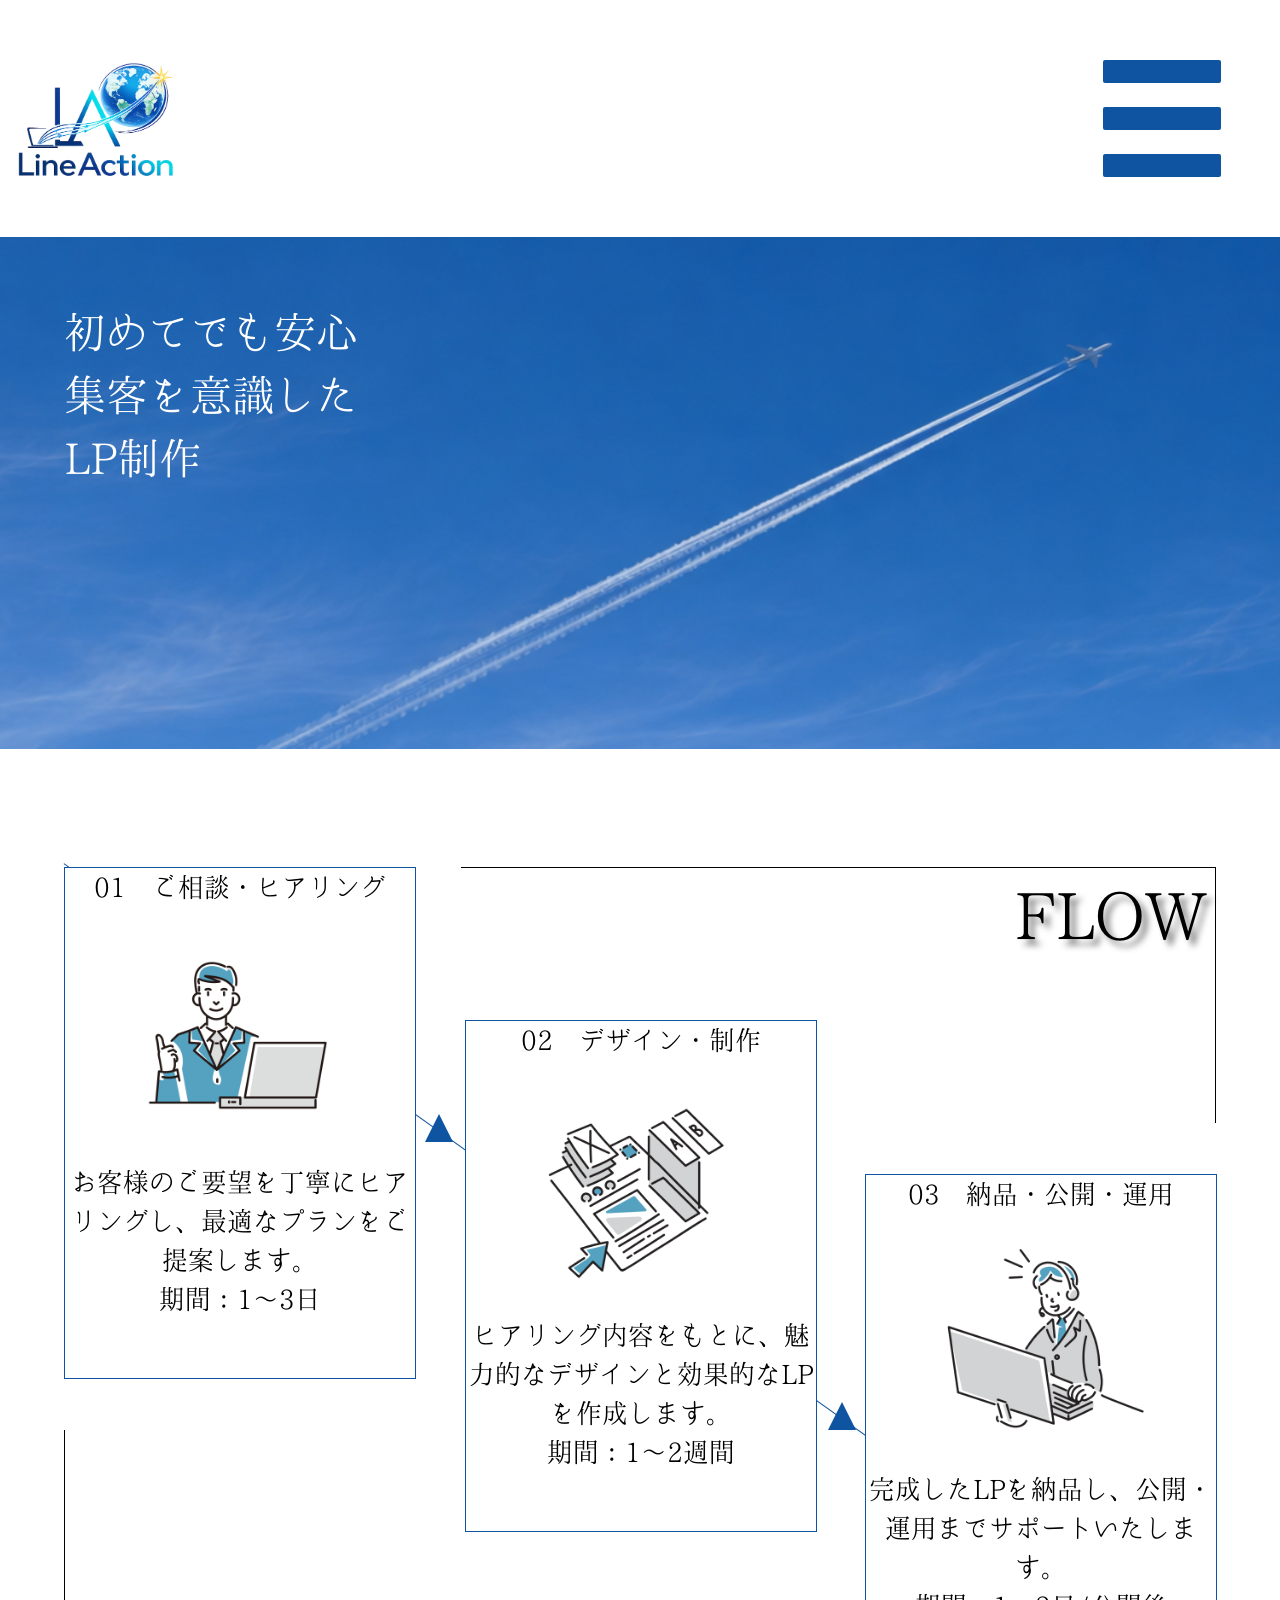
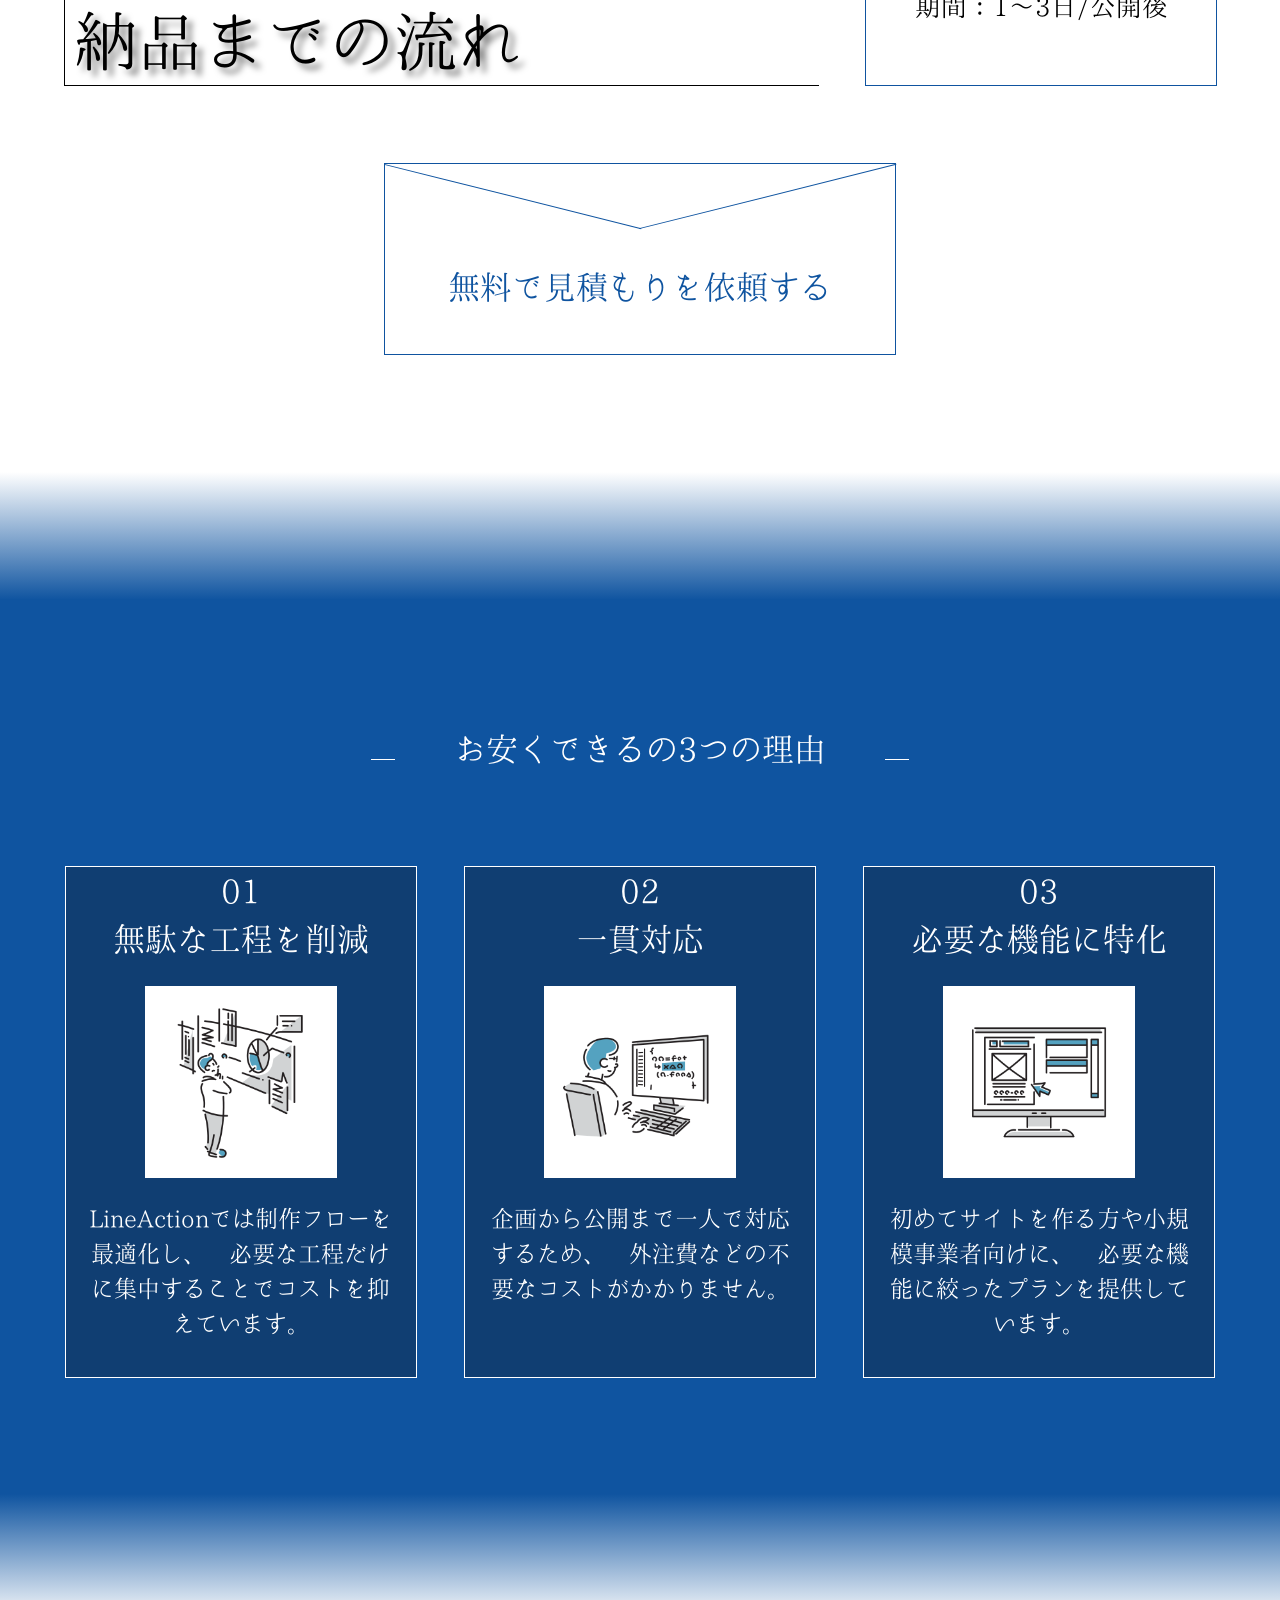
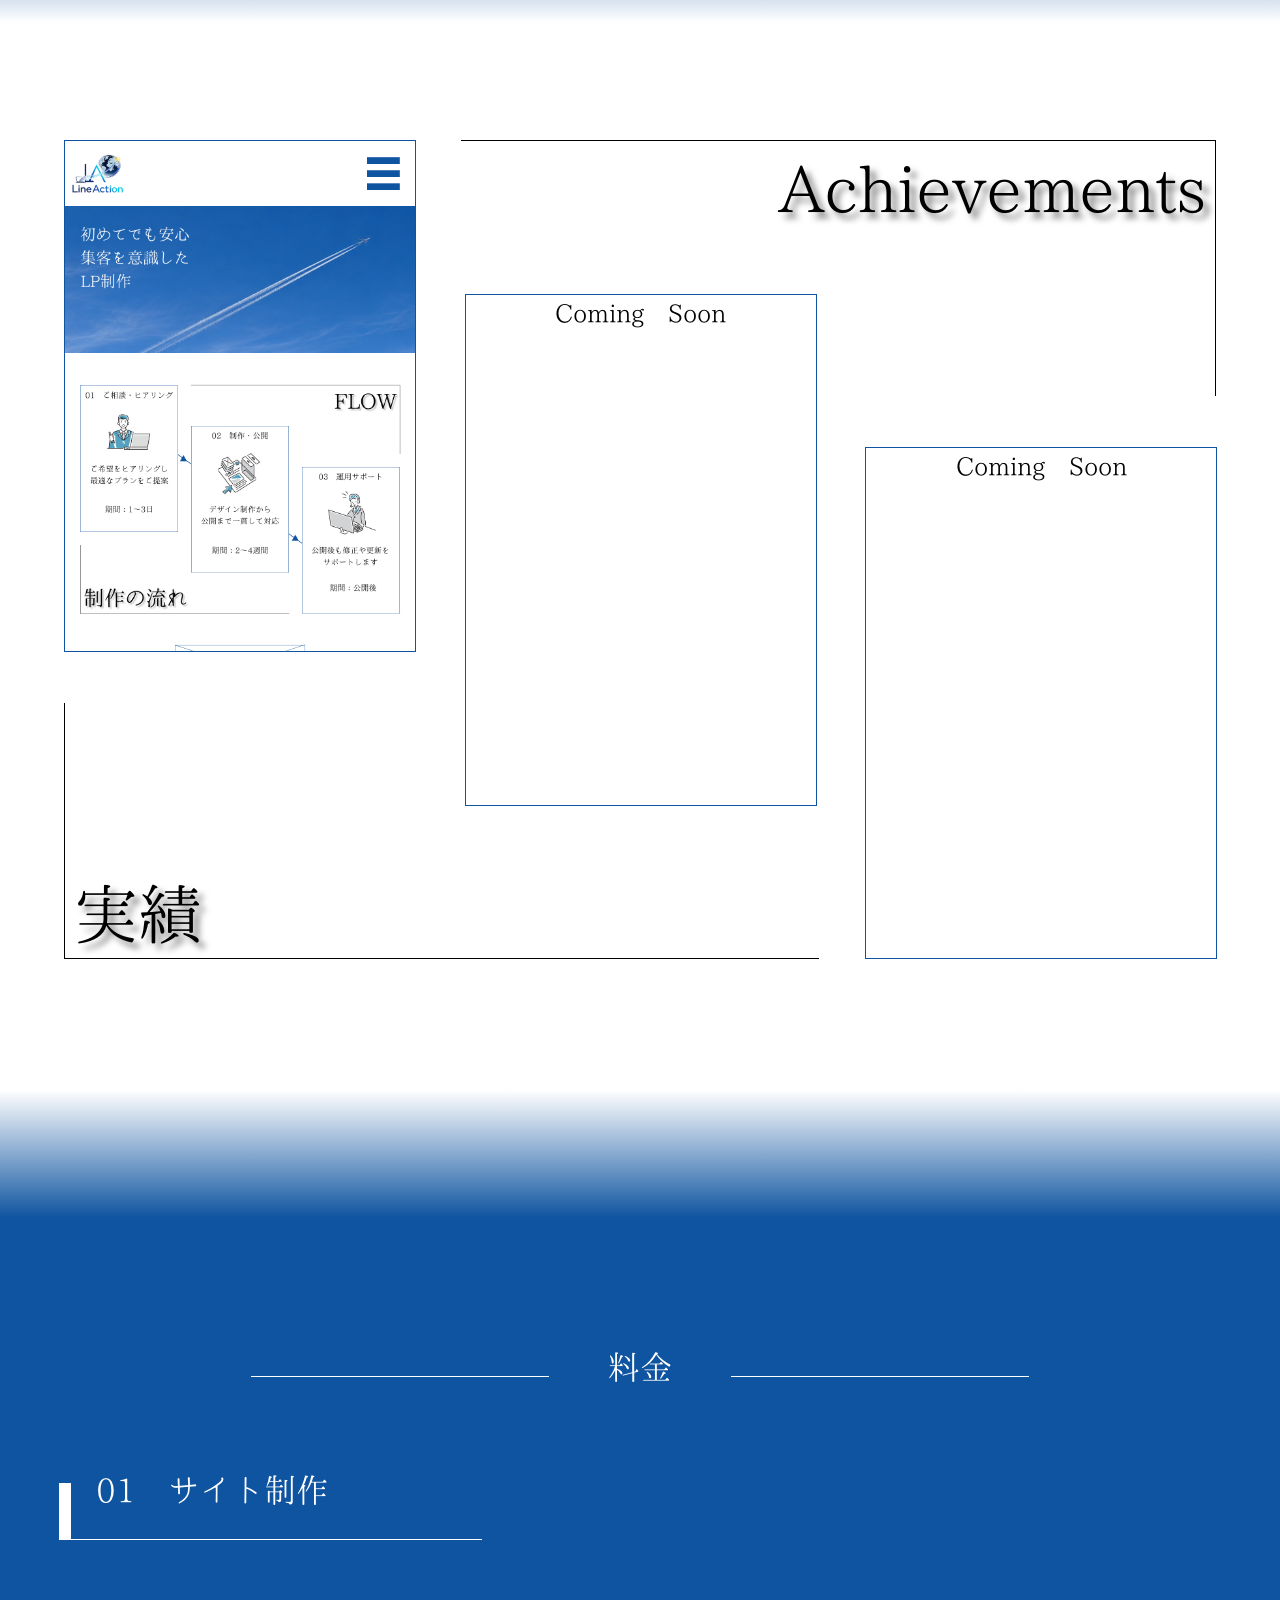
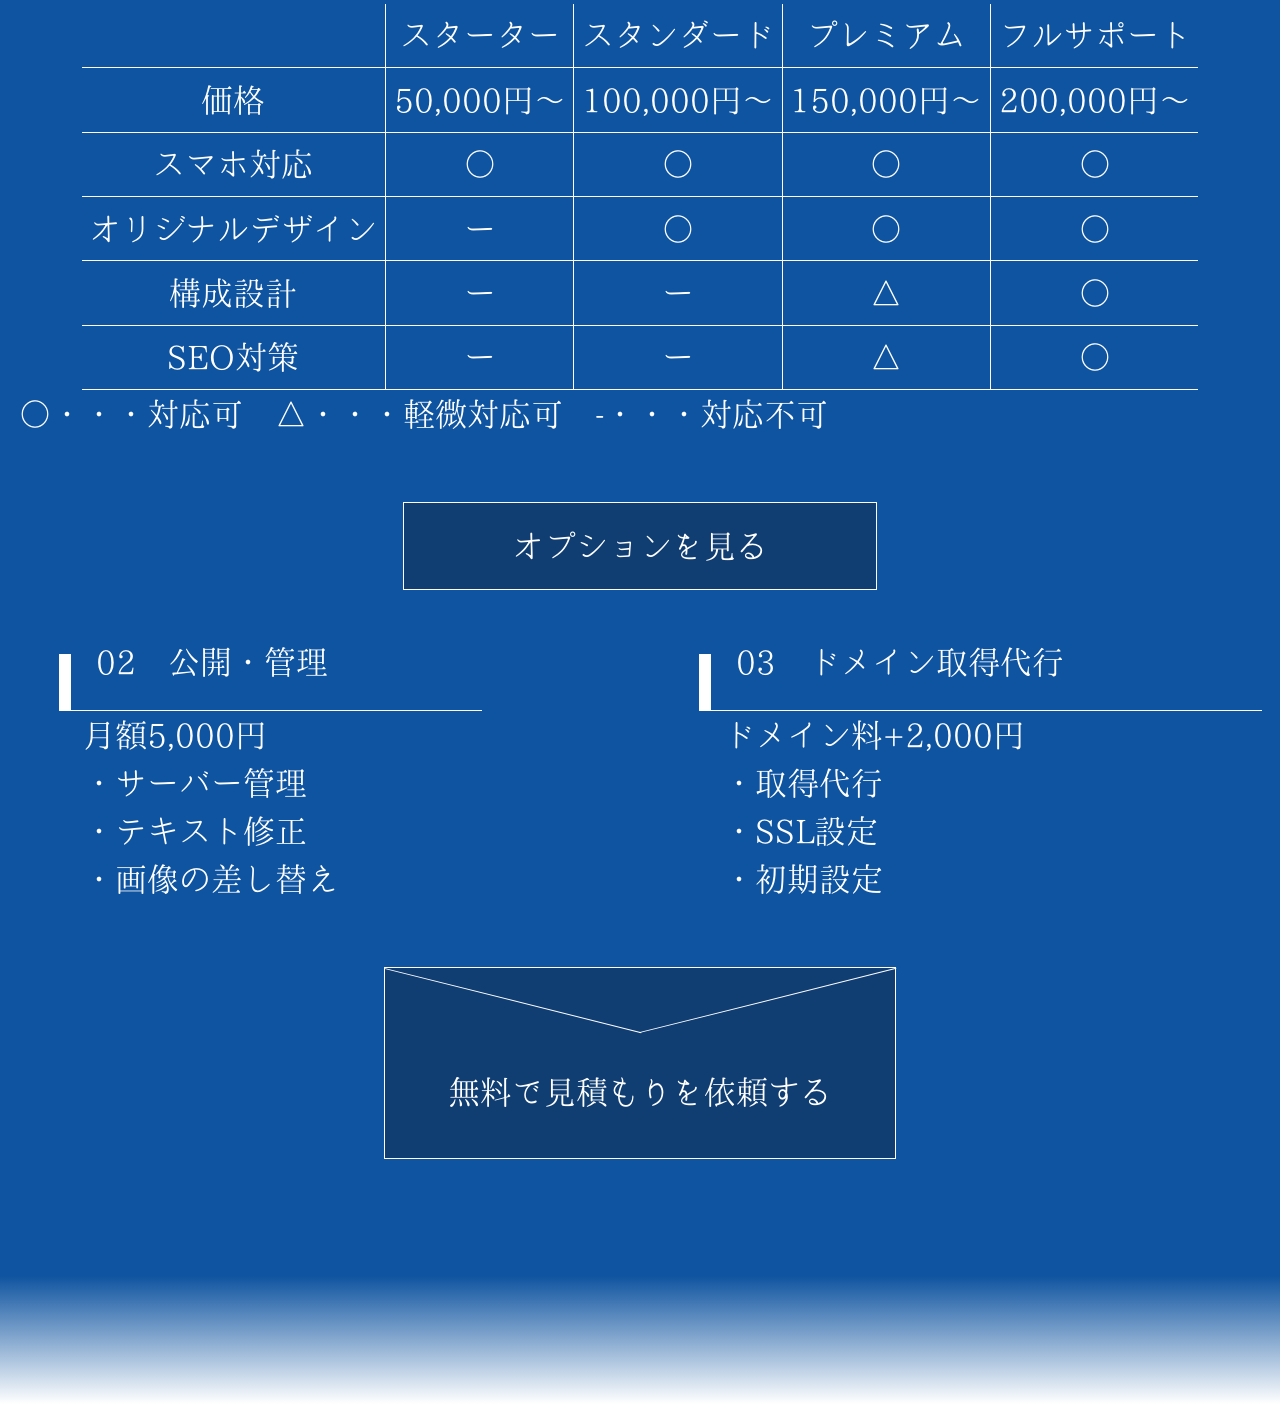
==== commit cf5d84f0: "料金セクションの追加" ====
--- a/index.html
+++ b/index.html
@@ -223,8 +223,46 @@
               <td>○</td>
             </tr>
           </table>
-        </div>
-      </section>
+          <p class="price_table_alert">
+            ○・・・対応可　△・・・軽微対応可　-・・・対応不可
+          </p>
+        </div>
+        <button class="goto_option">オプションを見る</button>
+        <div class="price_contents_wrapper">
+          <div class="price_contents_public">
+            <div class="price_contents_title">
+              <span class="price_contents_title_line"></span>
+              <p class="price_contents_title_text">02　公開・管理</p>
+              <span class="price_contents_title_boder"></span>
+            </div>
+            <div class="price_contents_text">
+              <p class="text_size_h3">月額5,000円</p>
+              <p class="text_size_p">・サーバー管理</p>
+              <p class="text_size_p">・テキスト修正</p>
+              <p class="text_size_p">・画像の差し替え</p>
+            </div>
+          </div>
+          <div class="price_contents_domain">
+            <div class="price_contents_title">
+              <span class="price_contents_title_line"></span>
+              <p class="price_contents_title_text">03　ドメイン取得代行</p>
+              <span class="price_contents_title_boder_sp"></span>
+            </div>
+            <div class="price_contents_text">
+              <p class="text_size_h3">ドメイン料+2,000円</p>
+              <p class="text_size_p">・取得代行</p>
+              <p class="text_size_p">・SSL設定</p>
+              <p class="text_size_p">・初期設定</p>
+            </div>
+          </div>
+        </div>
+        <bottom class="cta_contact_white">
+          <div class="letter_border_left_white"></div>
+          <div class="letter_border_right_white"></div>
+          <p class="cta_contact_text_white">無料で見積もりを依頼する</p>
+        </bottom>
+      </section>
+      <section class="joint_reverse"></section>
     </main>
   </body>
 </html>
--- a/top.css
+++ b/top.css
@@ -550,7 +550,7 @@
 .price_contents_title_text {
   display: block;
   margin-top: -1.3vw;
-  font-size: clamp(1px, 4vw, 32px);
+  font-size: clamp(1px, 3.8vw, 32px);
   color: #ffffff;
 }
 .price_contents_title_boder {
@@ -558,13 +558,23 @@
   display: block;
   bottom: 0;
   left: 0;
-  width: 35vw;
+  width: 33vw;
+  height: 1px;
+  background-color: #ffffff;
+}
+.price_contents_title_boder_sp {
+  position: absolute;
+  display: block;
+  bottom: 0;
+  left: 0;
+  width: 44vw;
   height: 1px;
   background-color: #ffffff;
 }
 .price_table {
   margin: auto;
   text-align: center;
+  font-size: 10%; /* 古いブラウザ用 */
   font-size: clamp(1px, 2.8vw, 32px);
   color: #ffffff;
   border-collapse: collapse;
@@ -582,6 +592,77 @@
 .price_table td:last-child {
   border-right: none;
 }
+.price_table_alert {
+  margin-left: 1.5vw;
+  font-size: clamp(1px, 2.5vw, 32px);
+  color: #ffffff;
+}
+.goto_option {
+  margin: auto;
+  width: 37vw;
+  height: 6.9vw;
+  background-color: #103e72;
+  border: 1px solid #ffffff;
+  color: #ffffff;
+  font-size: clamp(1px, 2.8vw, 32px);
+}
+.price_contents_wrapper {
+  display: flex;
+  flex-direction: row;
+}
+.price_contents_public {
+  flex: 1;
+}
+.price_contents_domain {
+  flex: 1;
+}
+.price_contents_text {
+  margin-left: 6.5vw;
+  color: #ffffff;
+}
+.text_size_h3 {
+  font-size: clamp(1px, 3.8vw, 32px);
+}
+.text_size_p {
+  font-size: clamp(1px, 3.5vw, 32px);
+}
+.cta_contact_white {
+  margin: auto;
+  width: 40vw;
+  height: 15vw;
+  border: 1px solid #ffffff;
+  background-color: #103e72;
+  position: relative;
+}
+.letter_border_left_white {
+  position: absolute;
+  top: 17%;
+  left: -1%;
+  width: 52%;
+  height: 1px;
+  background-color: #ffffff;
+  transform: rotate(-165.96deg);
+}
+.letter_border_right_white {
+  position: absolute;
+  top: 17%;
+  right: -1%;
+  width: 52%;
+  height: 1px;
+  background-color: #ffffff;
+  transform: rotate(165.96deg);
+}
+.cta_contact_text_white {
+  position: absolute;
+  display: block;
+  text-align: center;
+  left: 50%;
+  width: 100%;
+  top: 65%;
+  transform: translate(-50%, -50%);
+  font-size: clamp(1px, 2.9vw, 32px);
+  color: #ffffff;
+}
 /* jointセクション */
 .joint {
   width: 100%;
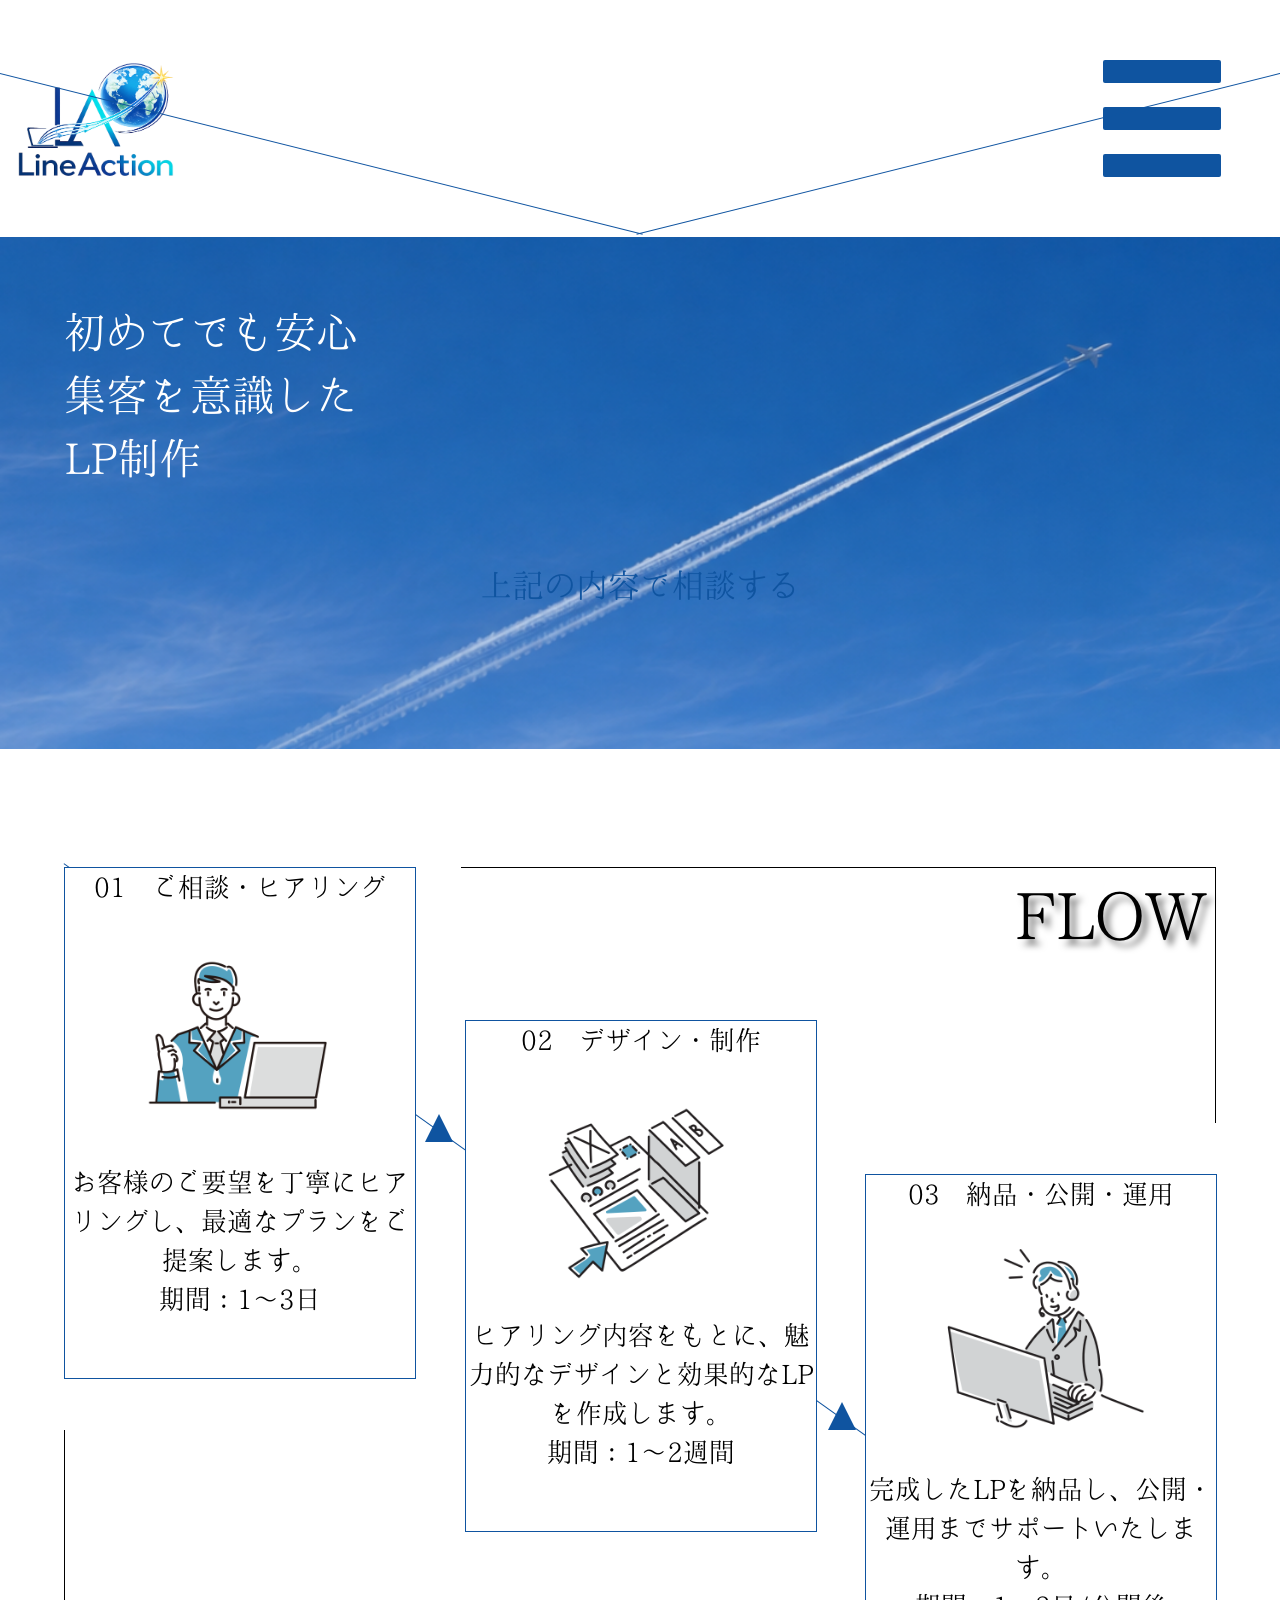
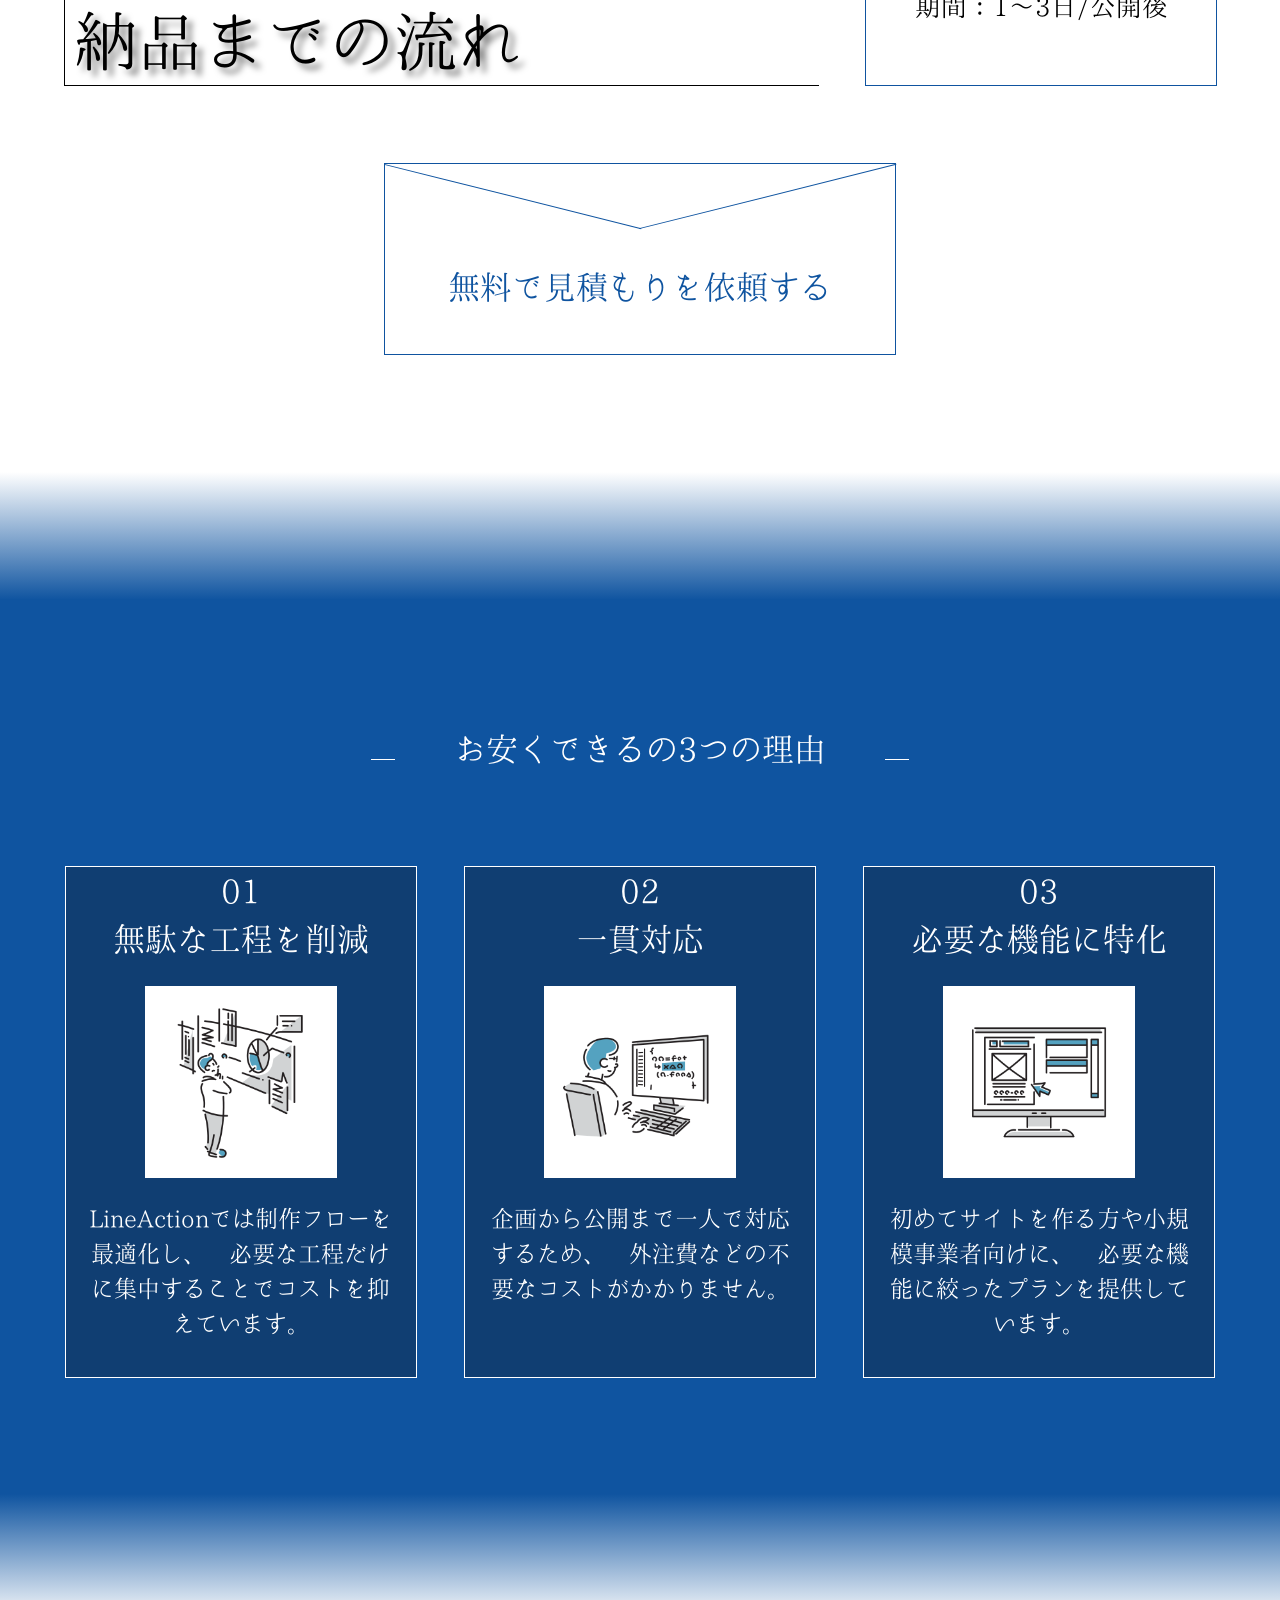
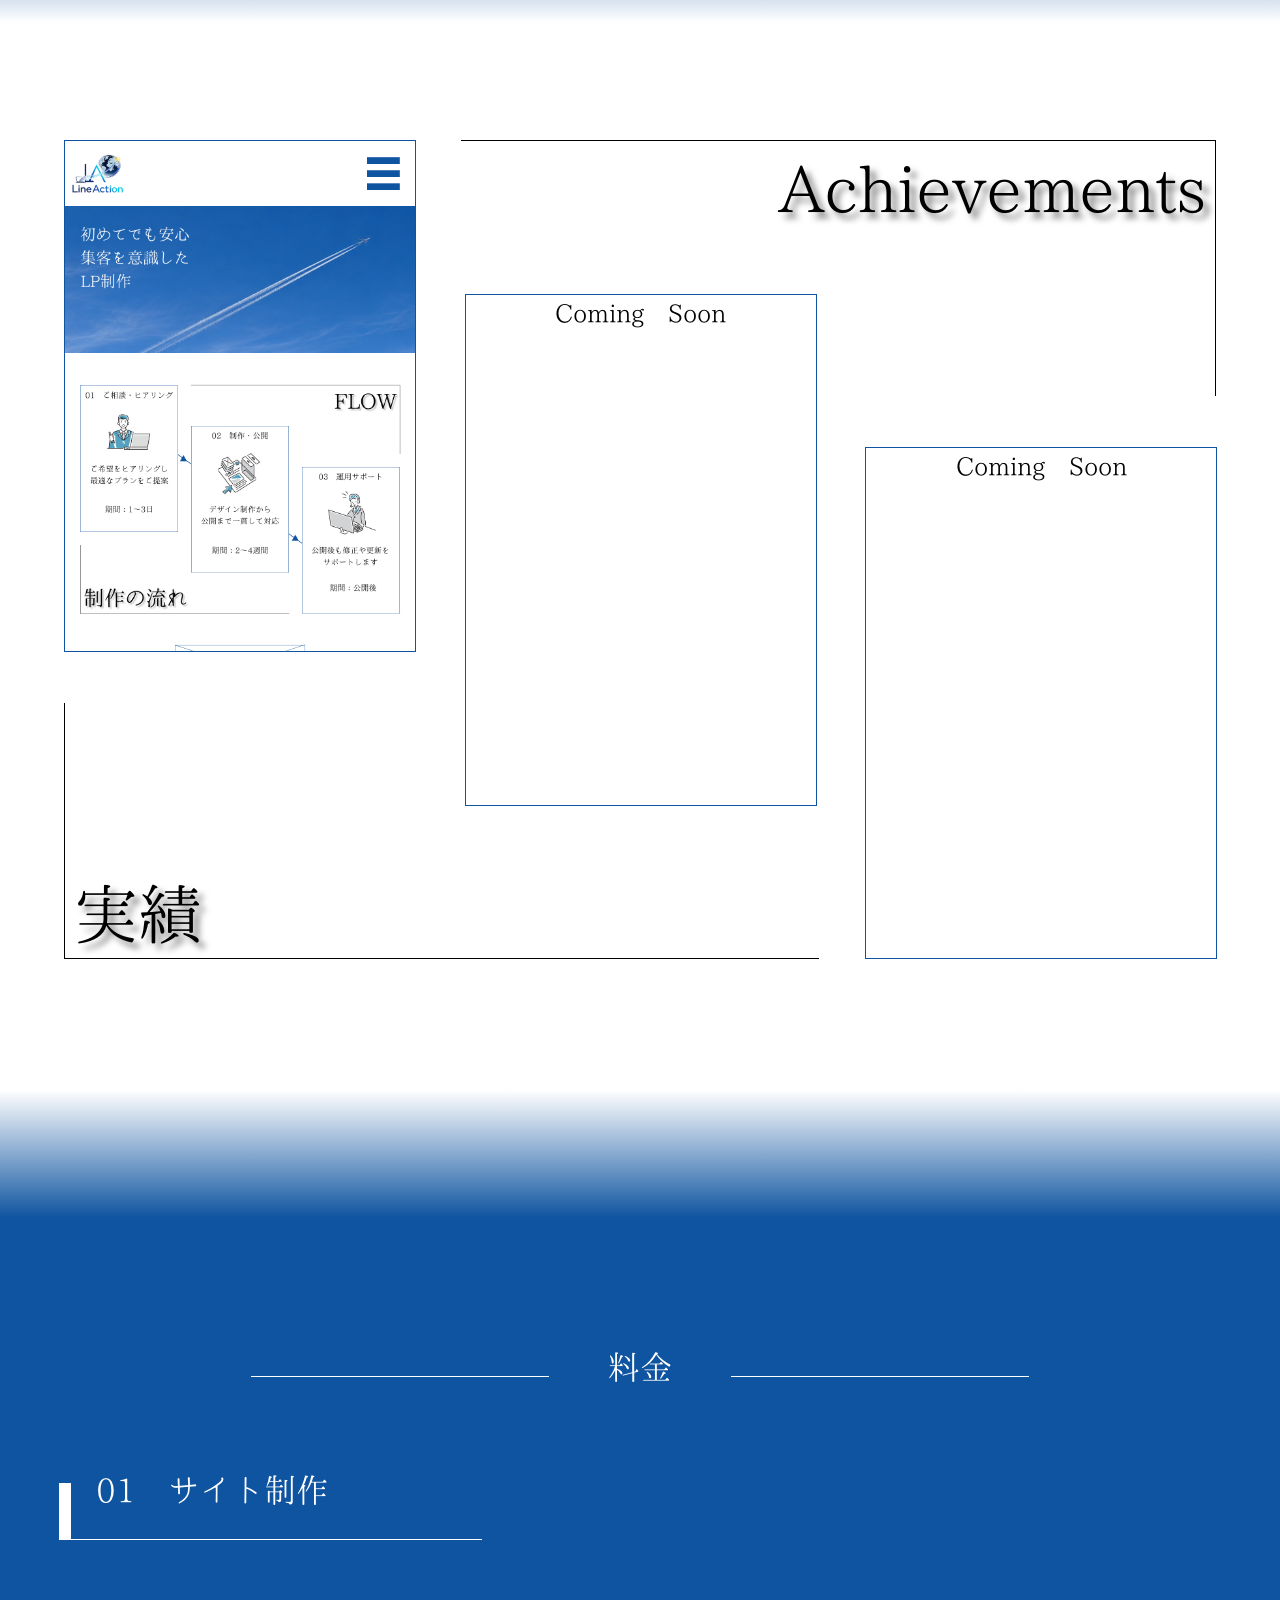
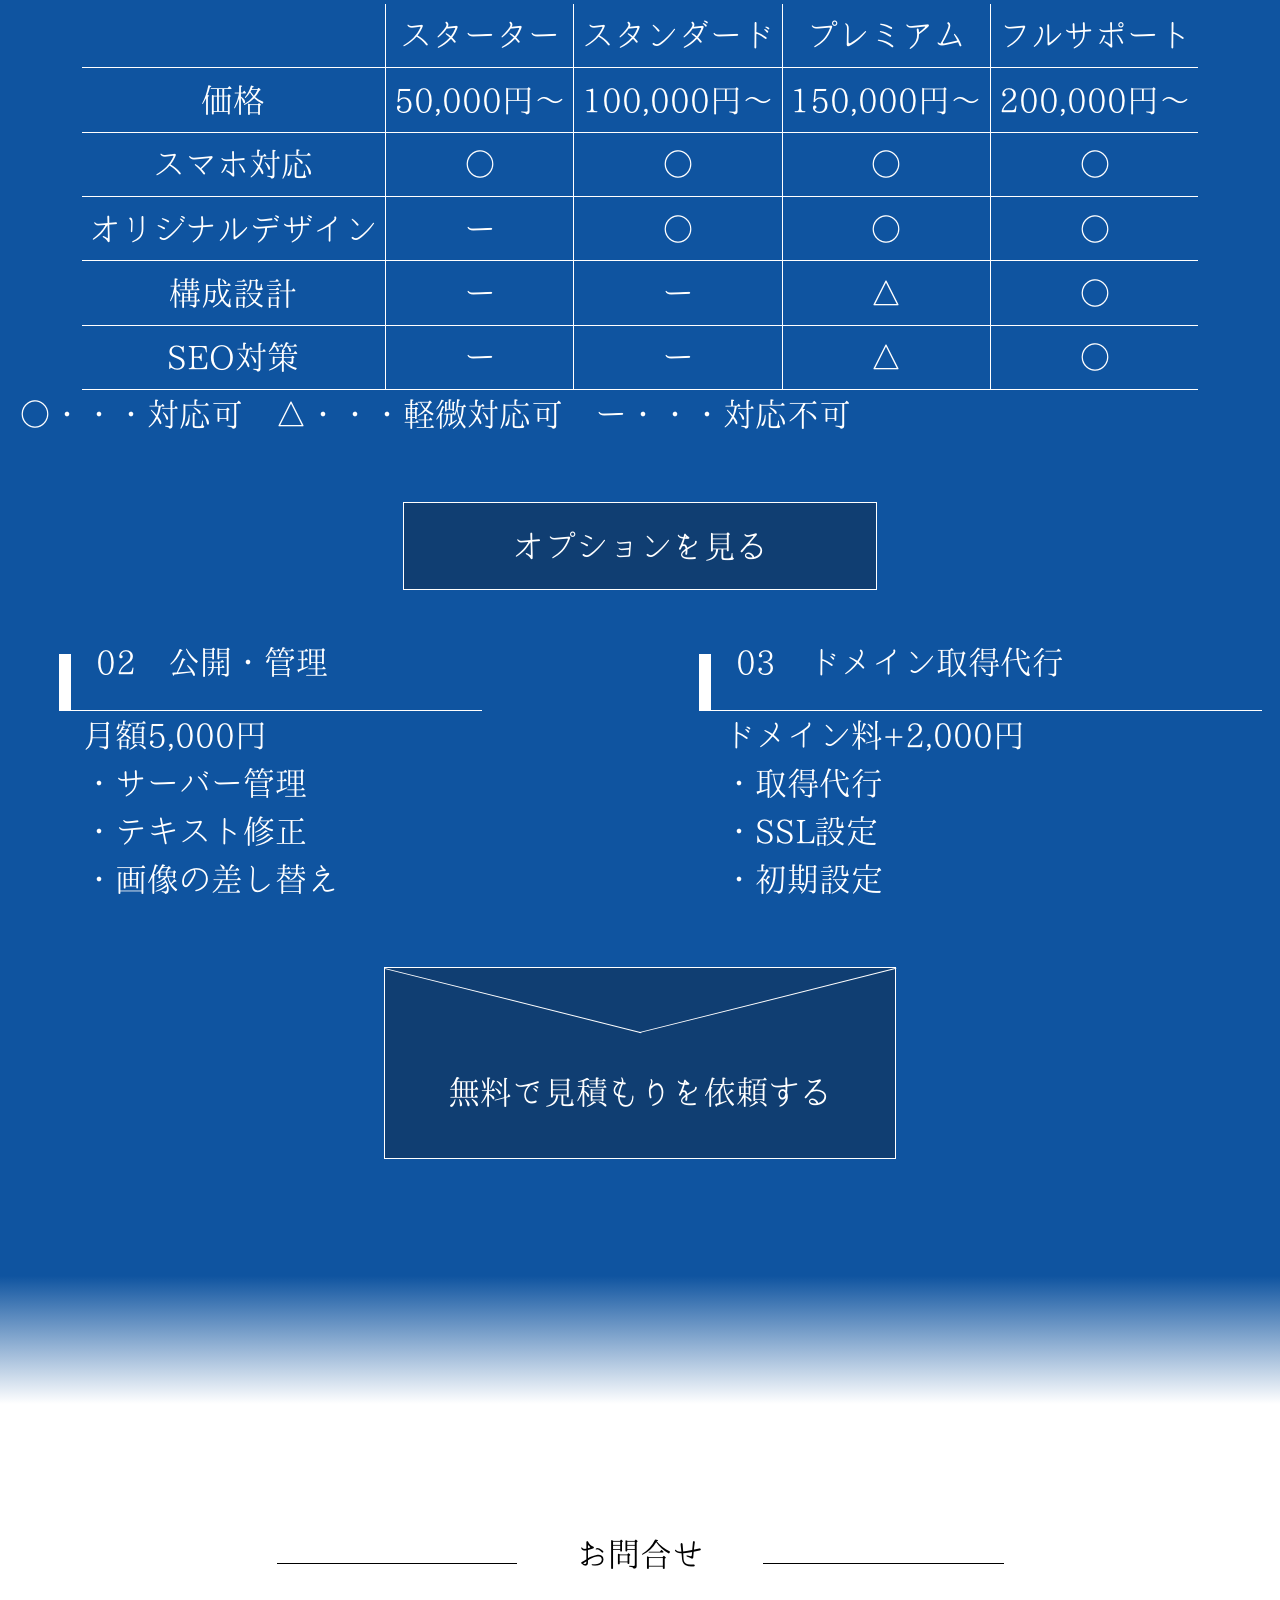
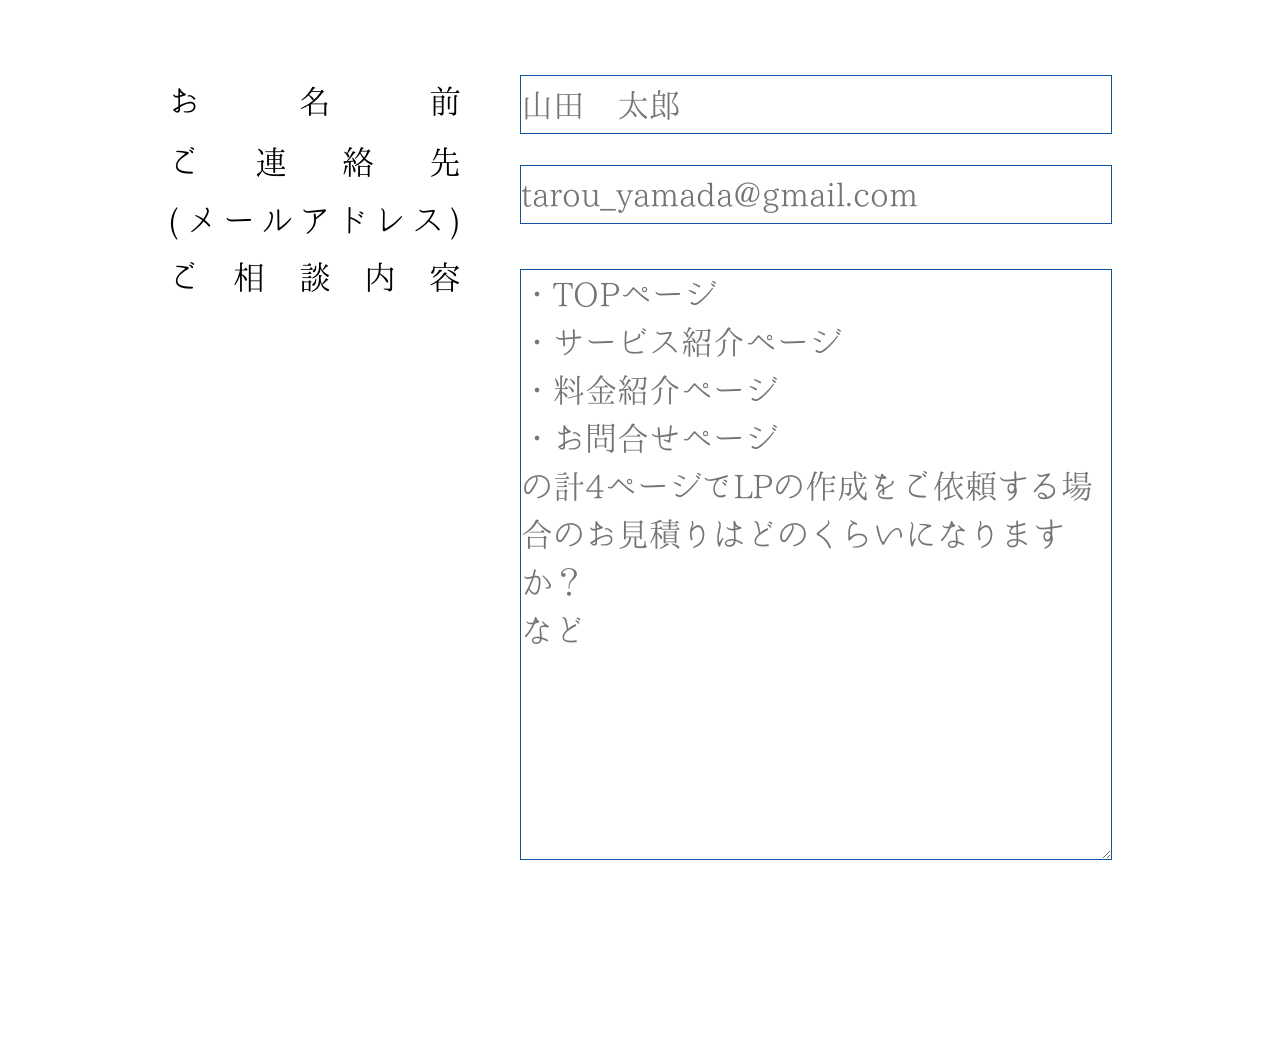
==== commit 0f16e28c: "お問合せフォームの追加" ====
--- a/index.html
+++ b/index.html
@@ -34,7 +34,7 @@
             <li><a href="#reason">お安くできるの3つの理由</a></li>
             <li><a href="#achievements">実績</a></li>
             <li><a href="#price">料金</a></li>
-            <li><a href="#">お問い合わせ</a></li>
+            <li><a href="#contact">お問い合わせ</a></li>
           </ul>
         </nav>
       </div>
@@ -224,7 +224,7 @@
             </tr>
           </table>
           <p class="price_table_alert">
-            ○・・・対応可　△・・・軽微対応可　-・・・対応不可
+            ○・・・対応可　△・・・軽微対応可　ー・・・対応不可
           </p>
         </div>
         <button class="goto_option">オプションを見る</button>
@@ -263,6 +263,56 @@
         </bottom>
       </section>
       <section class="joint_reverse"></section>
+      <section class="contact" id="contact">
+        <div class="contact_title_wrapper">
+          <div class="contact_title_border"></div>
+          <p class="contact_title">お問合せ</p>
+          <div class="contact_title_border"></div>
+        </div>
+        <div class="contact_contents">
+          <table class="contact_table">
+            <tr>
+              <td class="contact_table_headline">お名前</td>
+              <td>
+                <input
+                  type="text"
+                  name="username"
+                  placeholder="山田　太郎"
+                  class="single_input"
+                />
+              </td>
+            </tr>
+            <tr>
+              <td class="contact_table_headline">
+                ご連絡先<br />(メールアドレス)
+              </td>
+              <td>
+                <input
+                  type="text"
+                  name="mailaddress"
+                  placeholder="tarou_yamada@gmail.com"
+                  class="single_input"
+                />
+              </td>
+            </tr>
+            <tr>
+              <td class="contact_table_headline">ご相談内容</td>
+              <td>
+                <textarea
+                  name="content"
+                  placeholder="・TOPページ&#10;・サービス紹介ページ&#10;・料金紹介ページ&#10;・お問合せページ&#10;の計4ページでLPの作成をご依頼する場合のお見積りはどのくらいになりますか？&#10;など"
+                  class="multiple_input"
+                ></textarea>
+              </td>
+            </tr>
+          </table>
+        </div>
+        <bottom class="output">
+          <div class="letter_border_left"></div>
+          <div class="letter_border_right"></div>
+          <p class="cta_contact_text">上記の内容で相談する</p>
+        </bottom>
+      </section>
     </main>
   </body>
 </html>
--- a/top.css
+++ b/top.css
@@ -663,7 +663,72 @@
   font-size: clamp(1px, 2.9vw, 32px);
   color: #ffffff;
 }
-/* jointセクション */
+
+/* contactセクション*/
+.contact {
+  width: 100%;
+  height: auto;
+  padding-top: 9.2vw;
+  padding-bottom: 9.2vw;
+  display: flex;
+  flex-direction: column;
+  align-items: center;
+  gap: 5vw;
+}
+.contact_title_wrapper {
+  width: 100%;
+  height: 6.6vw;
+  display: flex;
+  justify-content: center;
+  align-items: center;
+}
+.contact_title_border {
+  width: 18.8vw;
+  height: 1px;
+  background-color: #000000 !important;
+}
+.contact_title {
+  font-size: clamp(1px, 4vw, 32px);
+  margin-top: -1.6vw;
+  color: #000000 !important;
+  margin-left: 4.6vw;
+  margin-right: 4.6vw;
+}
+.contact_table {
+  font-size: clamp(1px, 2.9vw, 32px);
+  border-collapse: collapse;
+  width: 73.72vw;
+}
+.contact_table td:first-child {
+  width: 27.52vw; /* 左列の幅を固定して均等に */
+  text-align: justify; /* 均等割り付け */
+  text-align-last: justify; /* 最後の行も揃える */
+  vertical-align: middle; /* 通常は中央揃え */
+  line-height: 1.8;
+}
+.contact_table tr:last-child td:first-child {
+  vertical-align: top; /* ご相談内容だけ上付きに */
+}
+.contact_table_headline {
+  padding-right: 4.62vw;
+  width: 27.52vw;
+  height: 4.44vw;
+}
+.single_input {
+  margin-top: 0.4vw;
+  width: 46.2vw;
+  height: 4.62vw;
+  font-size: clamp(1px, 2.9vw, 32px);
+  border: 1px solid #0f54a0;
+}
+.multiple_input {
+  margin-top: 1.5vw;
+  width: 46.2vw;
+  height: 46.2vw;
+  font-size: clamp(1px, 2.9vw, 32px);
+  border: 1px solid #0f54a0;
+}
+/* jointクション */
 .joint {
   width: 100%;
   height: 10vw;
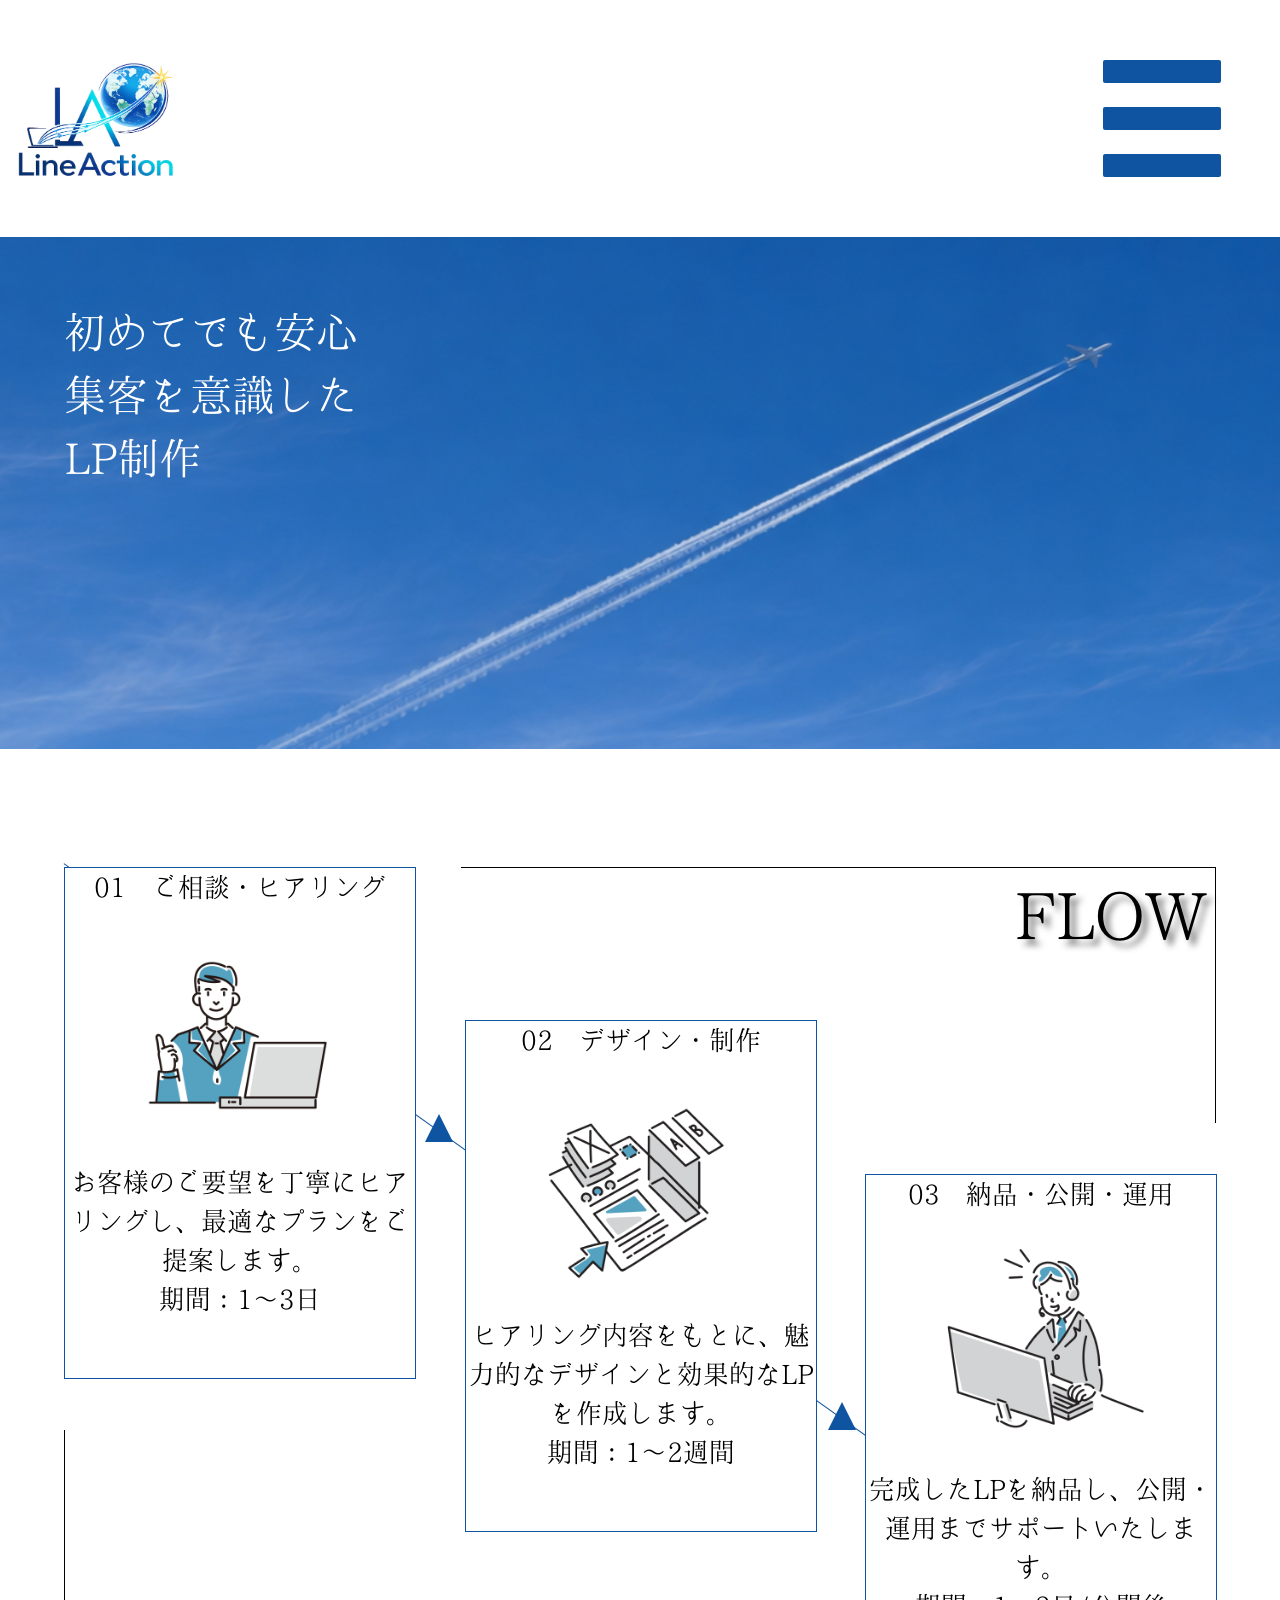
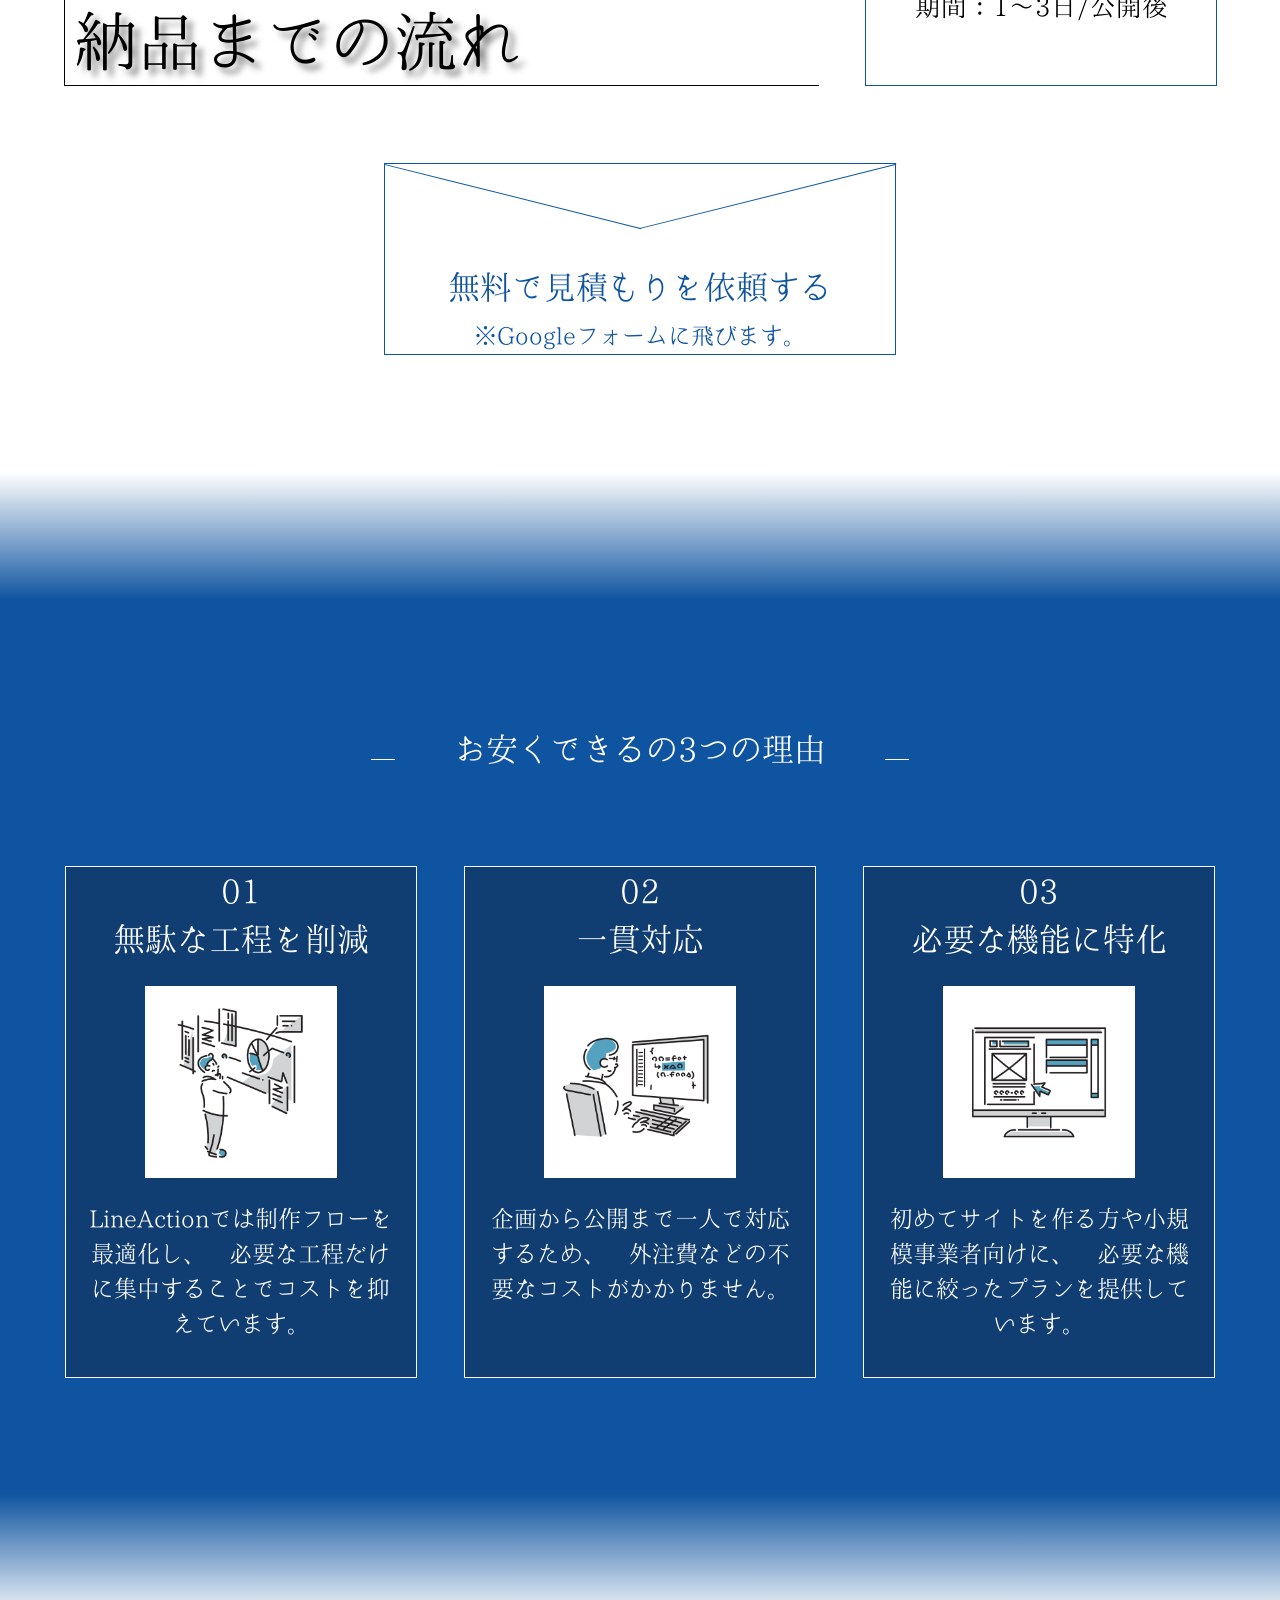
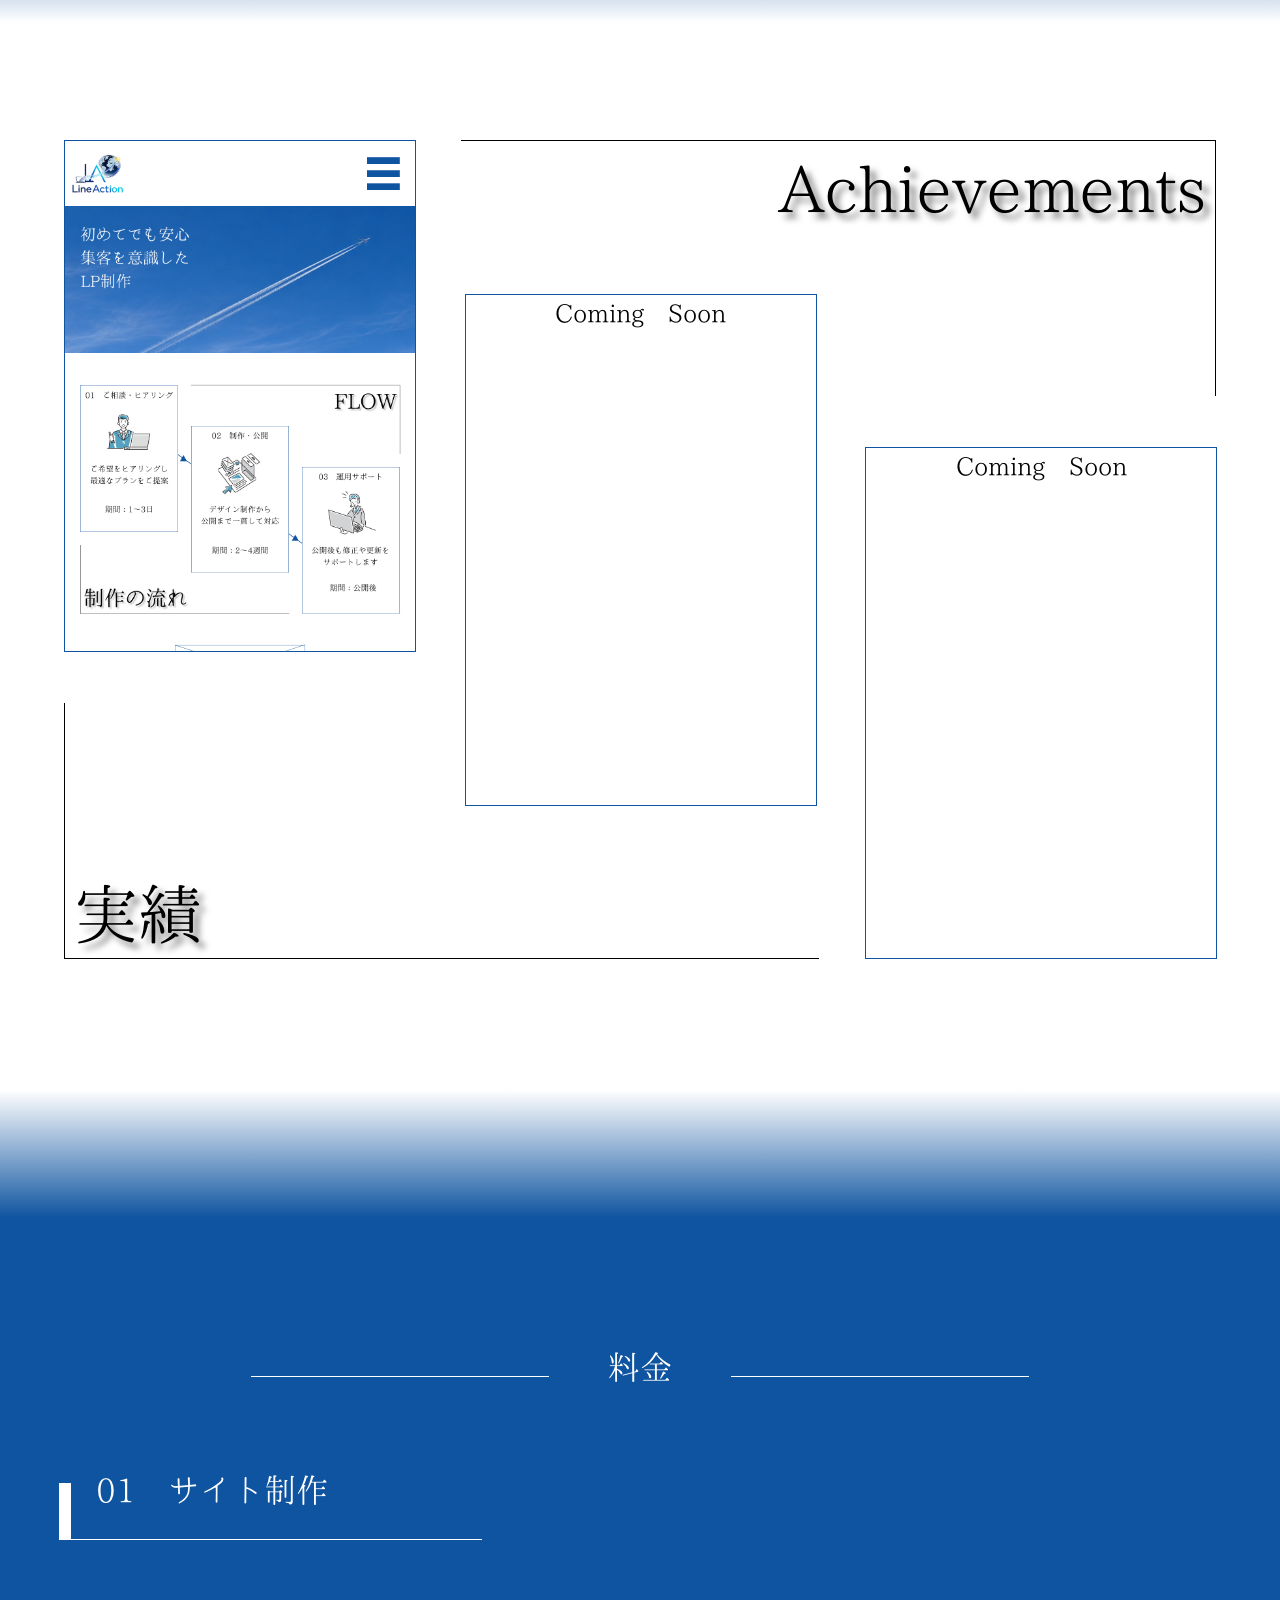
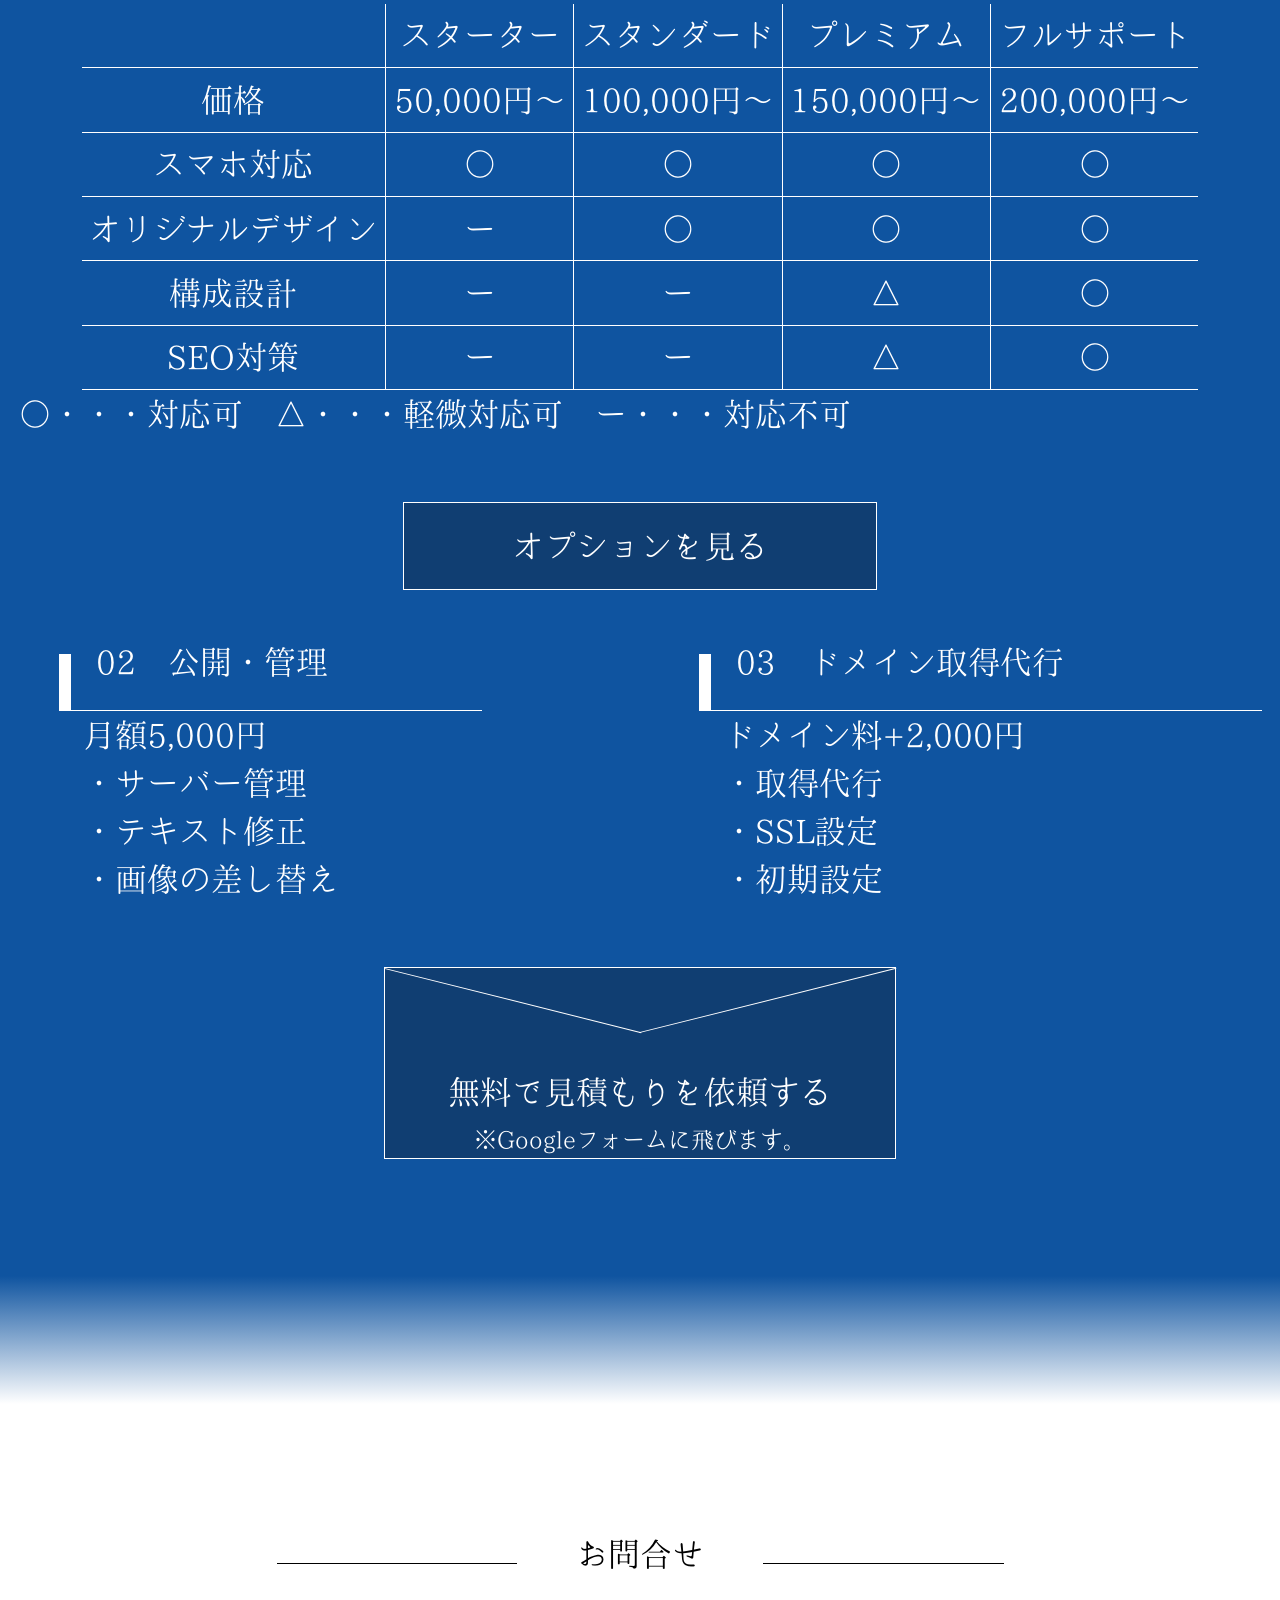
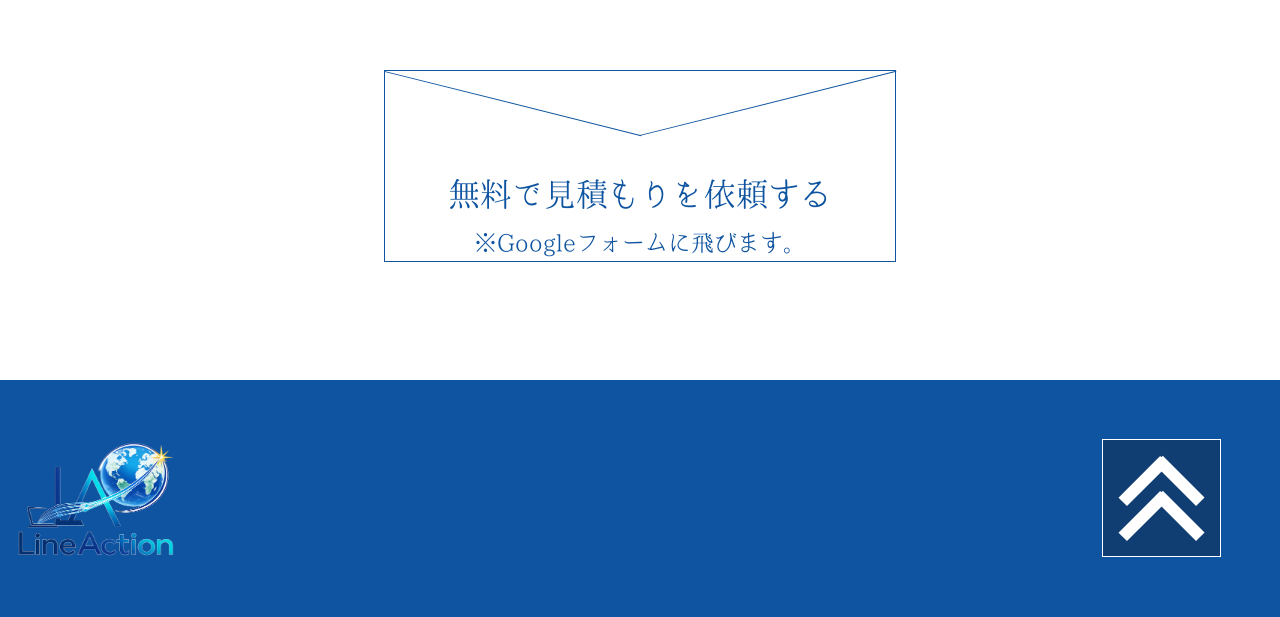
==== commit bfc1c16f: "Googleフォームの連携、TOPへのボタン追加" ====
--- a/index.html
+++ b/index.html
@@ -95,11 +95,12 @@
             </div>
           </div>
         </div>
-        <bottom class="cta_contact">
+        <a class="cta_contact" href="https://forms.gle/Xs8RJVNhrgeduvqq7">
           <div class="letter_border_left"></div>
           <div class="letter_border_right"></div>
           <p class="cta_contact_text">無料で見積もりを依頼する</p>
-        </bottom>
+          <p class="cta_contact_text_small">※Googleフォームに飛びます。</p>
+        </a>
       </section>
       <section class="joint"></section>
       <section class="reason" id="reason">
@@ -256,11 +257,14 @@
             </div>
           </div>
         </div>
-        <bottom class="cta_contact_white">
+        <a class="cta_contact_white" href="https://forms.gle/Xs8RJVNhrgeduvqq7">
           <div class="letter_border_left_white"></div>
           <div class="letter_border_right_white"></div>
           <p class="cta_contact_text_white">無料で見積もりを依頼する</p>
-        </bottom>
+          <p class="cta_contact_text_small_white">
+            ※Googleフォームに飛びます。
+          </p>
+        </a>
       </section>
       <section class="joint_reverse"></section>
       <section class="contact" id="contact">
@@ -269,6 +273,7 @@
           <p class="contact_title">お問合せ</p>
           <div class="contact_title_border"></div>
         </div>
+        <!--
         <div class="contact_contents">
           <table class="contact_table">
             <tr>
@@ -307,12 +312,28 @@
             </tr>
           </table>
         </div>
-        <bottom class="output">
+        <a class="output" href="https://forms.gle/Xs8RJVNhrgeduvqq7">
           <div class="letter_border_left"></div>
           <div class="letter_border_right"></div>
           <p class="cta_contact_text">上記の内容で相談する</p>
-        </bottom>
+        </a>
+        -->
+        <a class="cta_contact" href="https://forms.gle/Xs8RJVNhrgeduvqq7">
+          <div class="letter_border_left"></div>
+          <div class="letter_border_right"></div>
+          <p class="cta_contact_text">無料で見積もりを依頼する</p>
+          <p class="cta_contact_text_small">※Googleフォームに飛びます。</p>
+        </a>
       </section>
     </main>
+    <footer class="footer">
+      <img src="./img/logo.png" alt="LineActionのロゴ" class="logo" />
+      <a href="#top" class="goto_top">
+        <span class="fast_line"></span>
+        <span class="fast_line_child"></span>
+        <span class="second_line"></span>
+        <span class="second_line_child"></span>
+      </a>
+    </footer>
   </body>
 </html>
--- a/top.css
+++ b/top.css
@@ -316,6 +316,17 @@
   font-size: clamp(1px, 2.9vw, 32px);
   color: #0f54a0;
 }
+.cta_contact_text_small {
+  position: absolute;
+  display: block;
+  text-align: center;
+  left: 50%;
+  width: 100%;
+  top: 90%;
+  transform: translate(-50%, -50%);
+  font-size: clamp(1px, 1.8vw, 32px);
+  color: #0f54a0;
+}
 
 /* reasonセクション */
 .reason {
@@ -663,6 +674,17 @@
   font-size: clamp(1px, 2.9vw, 32px);
   color: #ffffff;
 }
+.cta_contact_text_small_white {
+  position: absolute;
+  display: block;
+  text-align: center;
+  left: 50%;
+  width: 100%;
+  top: 90%;
+  transform: translate(-50%, -50%);
+  font-size: clamp(1px, 1.8vw, 32px);
+  color: #ffffff;
+}
 
 /* contactセクション*/
 .contact {
@@ -716,18 +738,57 @@
 }
 .single_input {
   margin-top: 0.4vw;
+  padding-left: 1.85vw;
+  padding-right: 1.85vw;
   width: 46.2vw;
   height: 4.62vw;
   font-size: clamp(1px, 2.9vw, 32px);
   border: 1px solid #0f54a0;
 }
 .multiple_input {
+  padding-left: 1.85vw;
+  padding-right: 1.85vw;
   margin-top: 1.5vw;
   width: 46.2vw;
   height: 46.2vw;
   font-size: clamp(1px, 2.9vw, 32px);
   border: 1px solid #0f54a0;
 }
+.output {
+  width: 40vw;
+  height: 15vw;
+  border: 1px solid #0f54a0;
+  position: relative;
+}
+.letter_border_left {
+  position: absolute;
+  top: 17%;
+  left: -1%;
+  width: 52%;
+  height: 1px;
+  background-color: #0f54a0;
+  transform: rotate(-165.96deg);
+}
+.letter_border_right {
+  position: absolute;
+  top: 17%;
+  right: -1%;
+  width: 52%;
+  height: 1px;
+  background-color: #0f54a0;
+  transform: rotate(165.96deg);
+}
+.cta_contact_text {
+  position: absolute;
+  display: block;
+  text-align: center;
+  left: 50%;
+  width: 100%;
+  top: 65%;
+  transform: translate(-50%, -50%);
+  font-size: clamp(1px, 2.9vw, 32px);
+  color: #0f54a0;
+}
 /* jointクション */
 .joint {
   width: 100%;
@@ -739,3 +800,67 @@
   height: 10vw;
   background: linear-gradient(to bottom, #0f54a0, #ffffff);
 }
+/* フッターセクション*/
+.footer {
+  width: 100%;
+  height: 18.5vw;
+  display: flex;
+  align-items: center;
+  justify-content: space-between;
+  background-color: #0f54a0 !important;
+}
+.logo {
+  width: auto;
+  height: 50%;
+}
+.goto_top {
+  margin-right: 4.62vw;
+  width: 9.25vw;
+  height: 9.25vw;
+  background-color: #103e72;
+  border: 1px solid #ffffff;
+  position: relative;
+  display: flex;
+  justify-content: center;
+  align-items: center;
+}
+.fast_line {
+  position: absolute;
+  top: 30%;
+  left: 9%;
+  display: block;
+  width: 4.62vw;
+  height: 0.92vw;
+  background-color: #ffffff;
+  transform: rotate(-45deg);
+}
+.fast_line_child {
+  position: absolute;
+  top: 30%;
+  right: 9%;
+  display: block;
+  width: 4.62vw;
+  height: 0.92vw;
+  background-color: #ffffff;
+  transform: rotate(45deg);
+}
+.second_line {
+  position: absolute;
+  top: 60%;
+  left: 9%;
+  display: block;
+  width: 4.62vw;
+  height: 0.92vw;
+  background-color: #ffffff;
+  transform: rotate(-45deg);
+}
+.second_line_child {
+  position: absolute;
+  top: 60%;
+  right: 9%;
+  display: block;
+  width: 4.62vw;
+  height: 0.92vw;
+  background-color: #ffffff;
+  transform: rotate(45deg);
+}
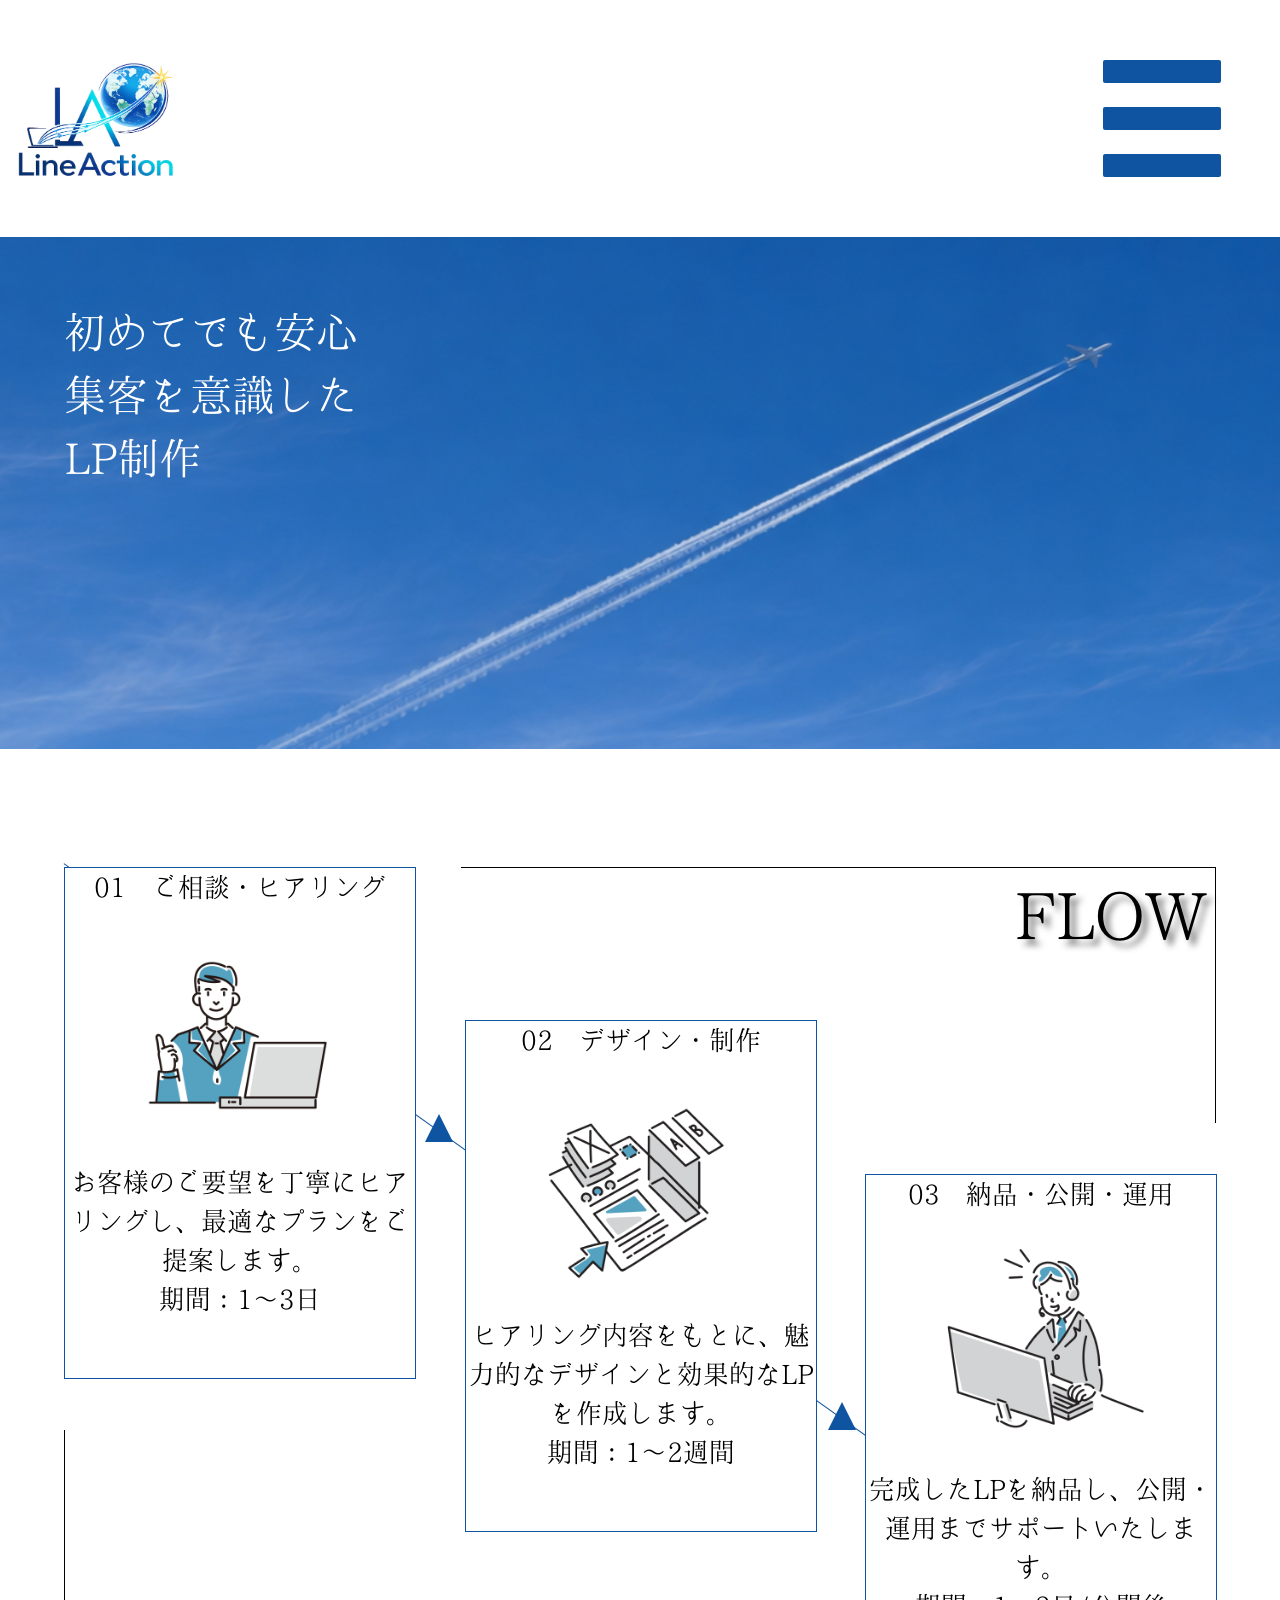
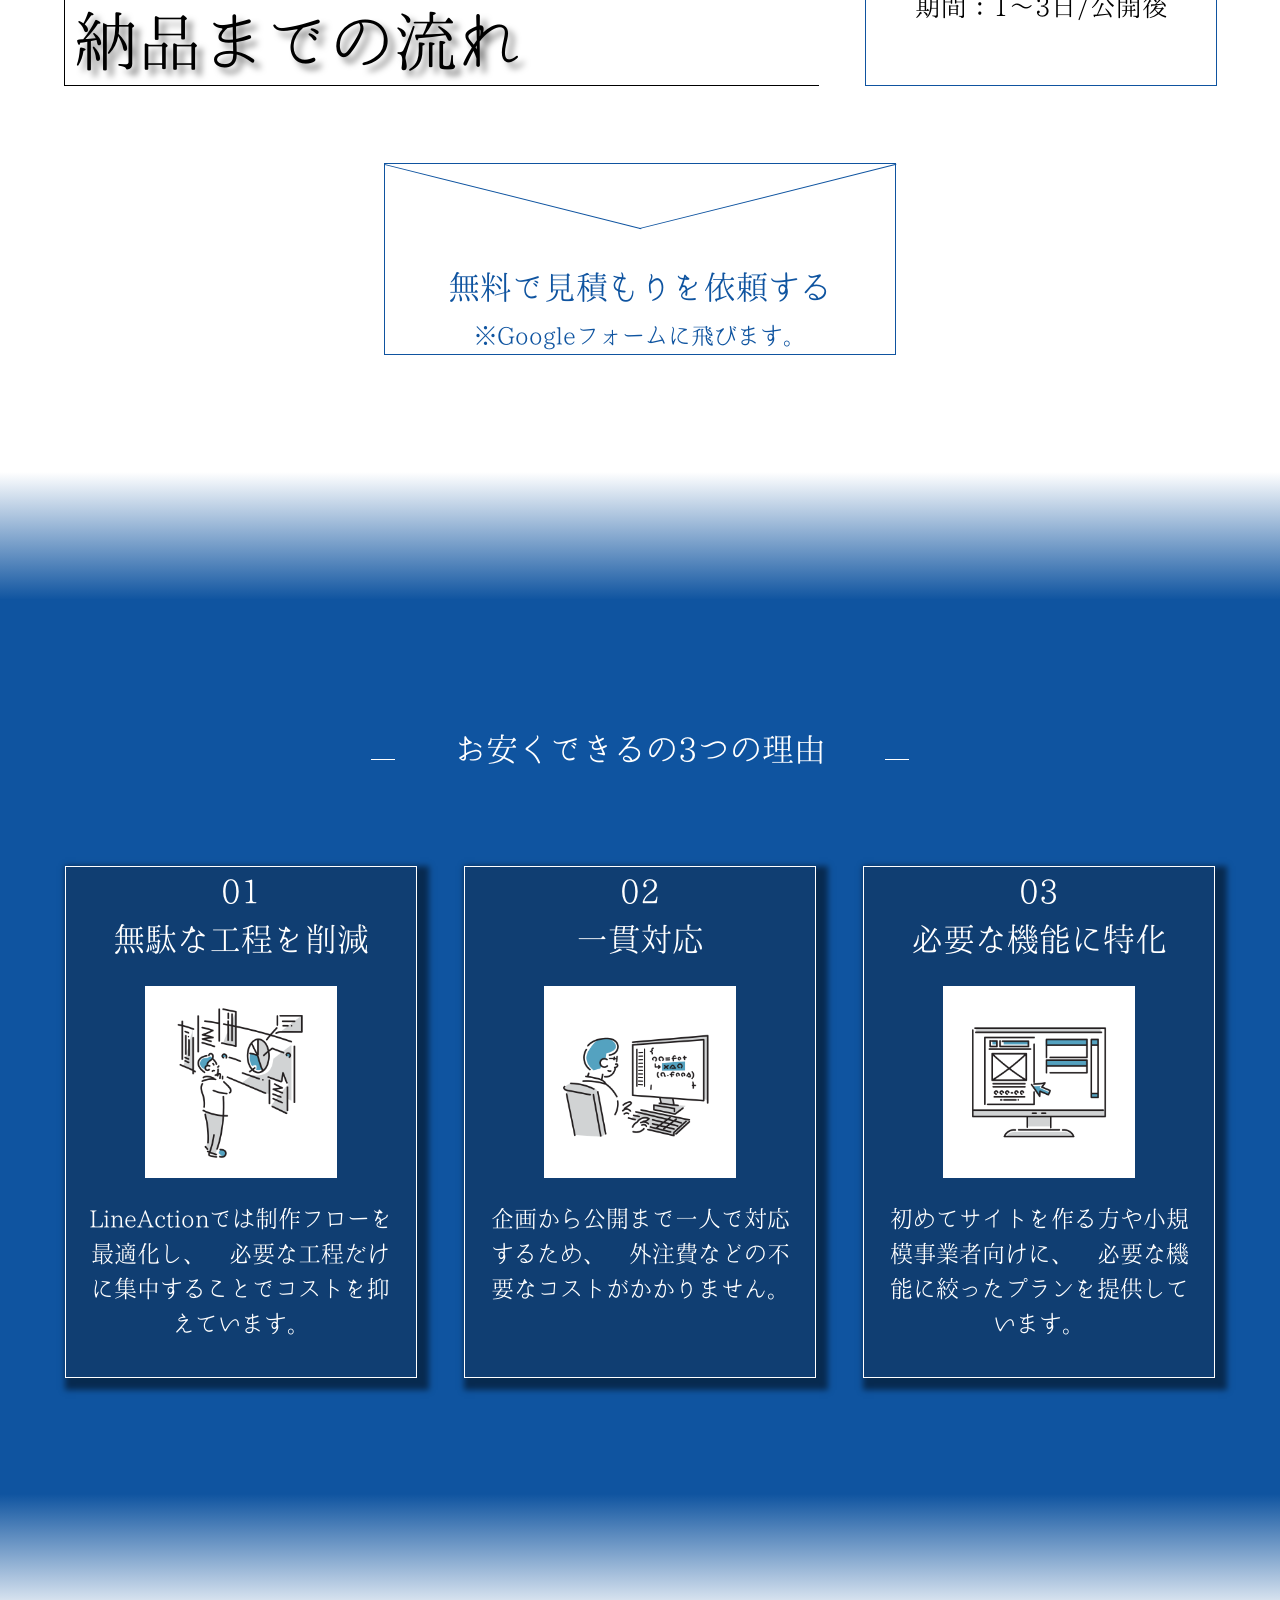
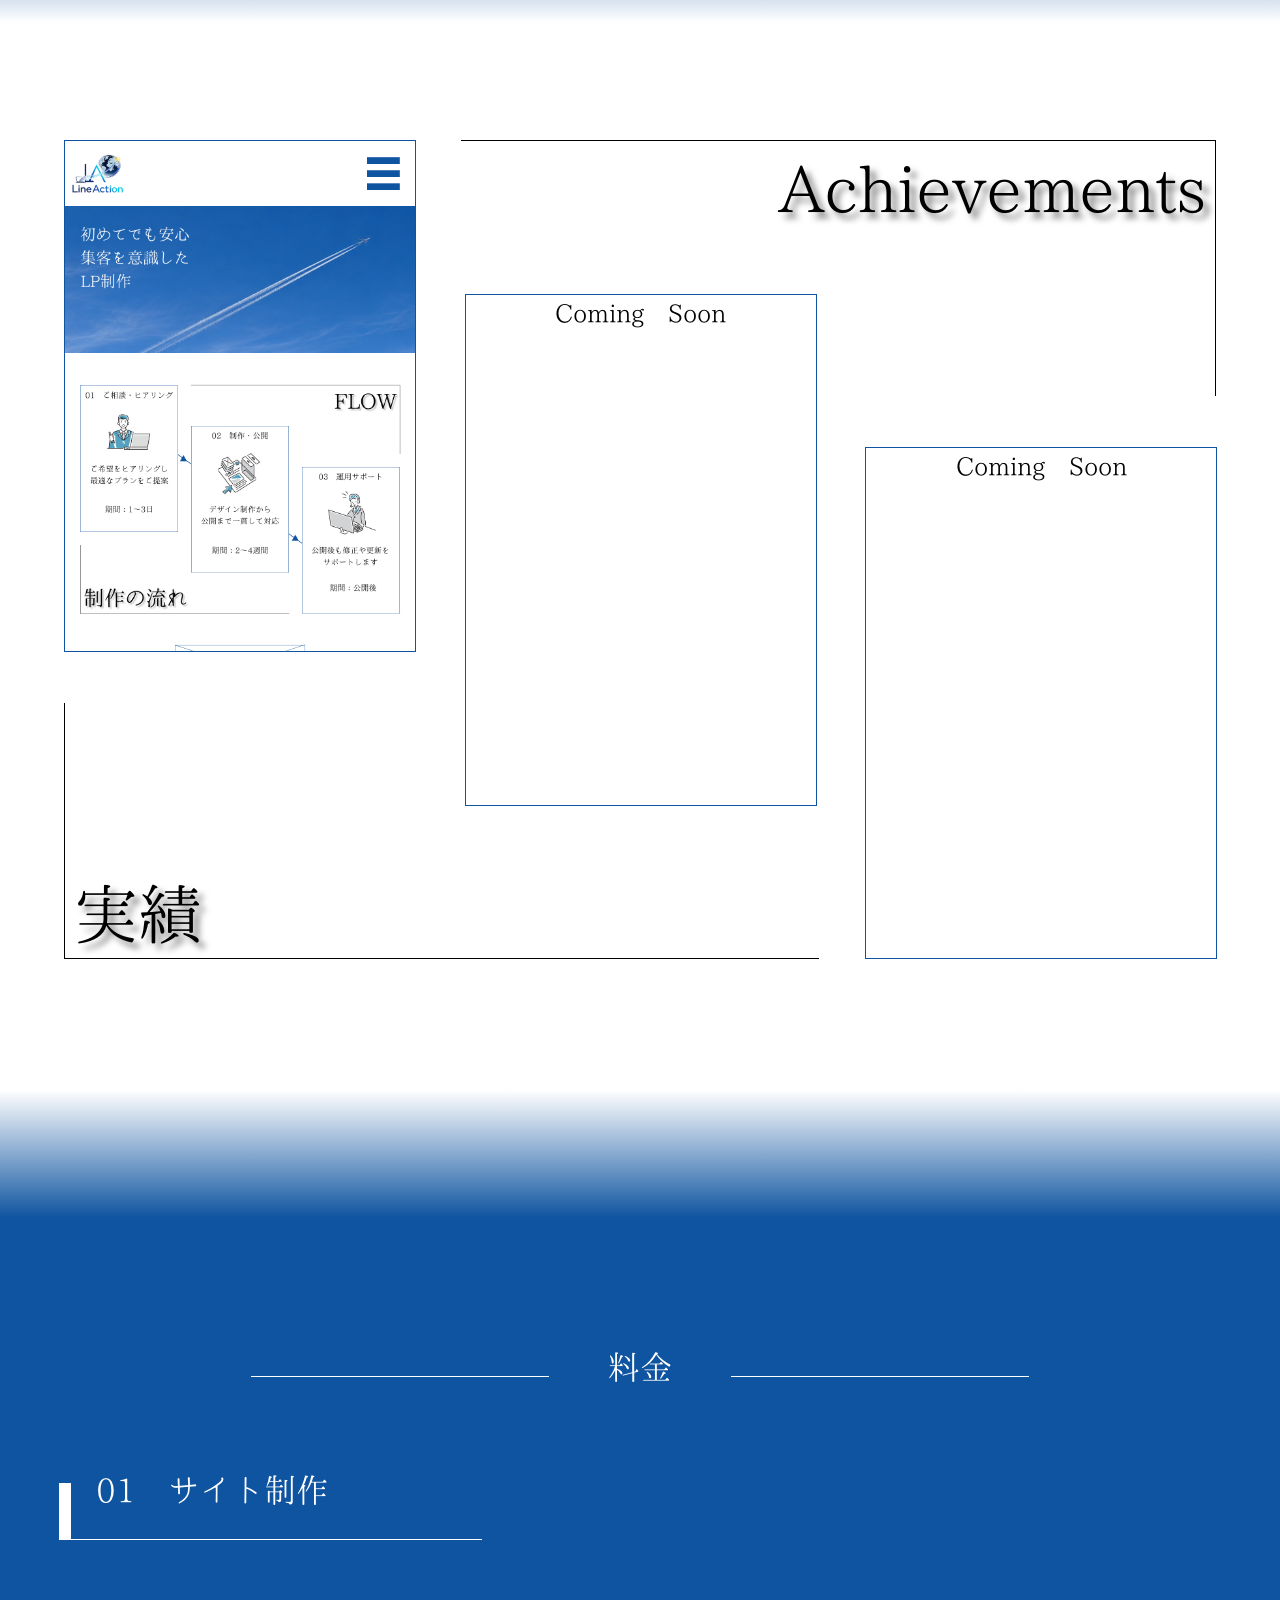
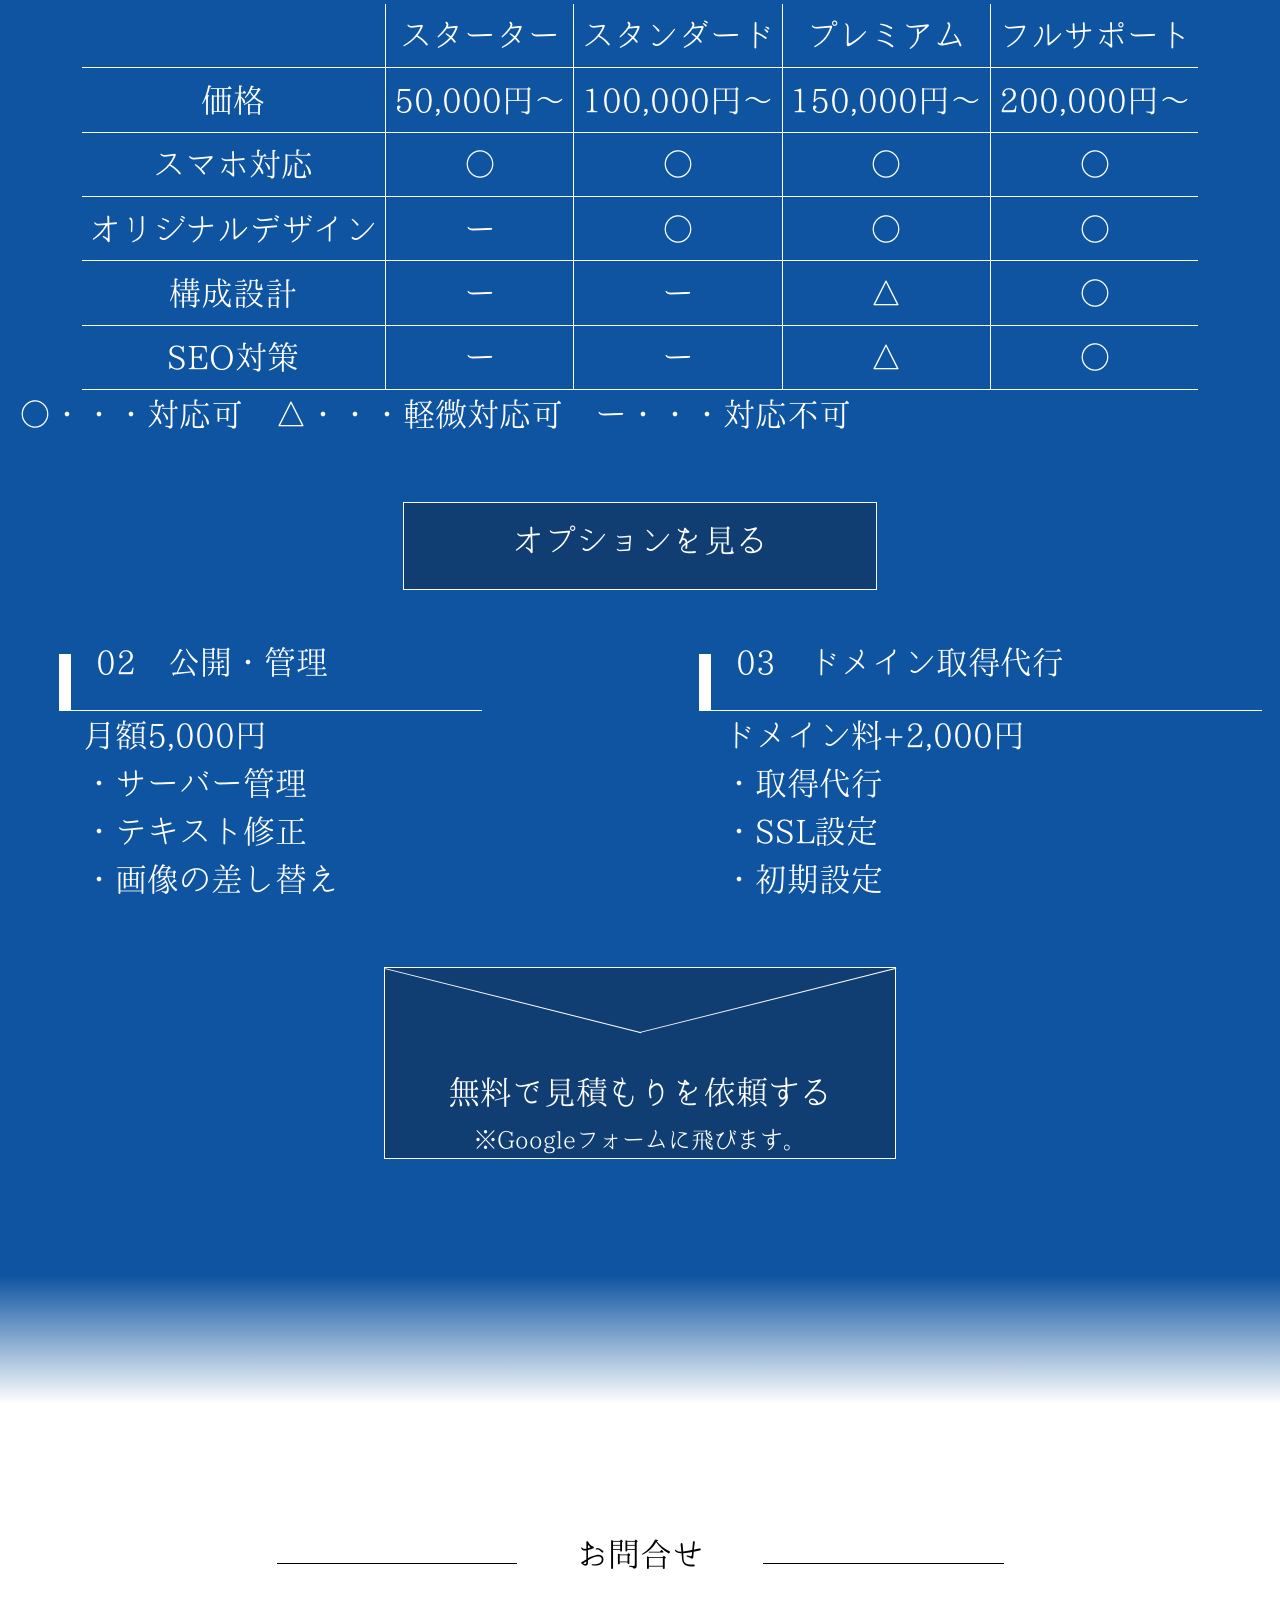
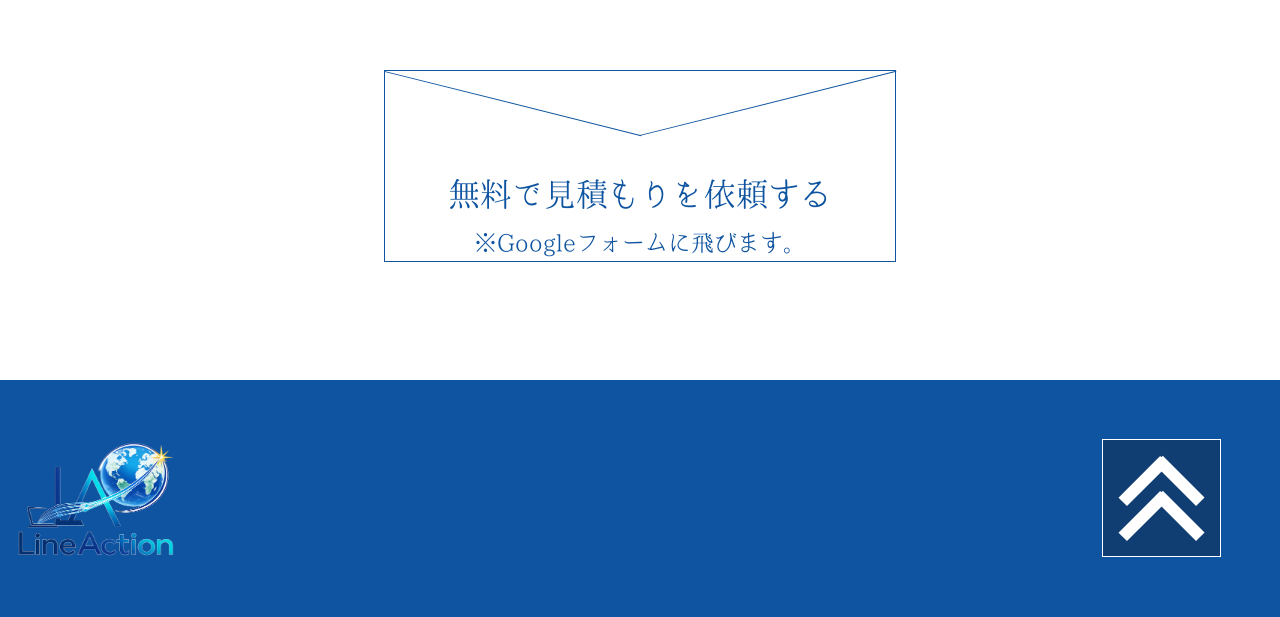
==== commit f68881cc: "オプションページの追加/その他微調整" ====
--- a/index.html
+++ b/index.html
@@ -228,7 +228,7 @@
             ○・・・対応可　△・・・軽微対応可　ー・・・対応不可
           </p>
         </div>
-        <button class="goto_option">オプションを見る</button>
+        <a href="./option/option.html" class="goto_option">オプションを見る</a>
         <div class="price_contents_wrapper">
           <div class="price_contents_public">
             <div class="price_contents_title">
--- a/top.css
+++ b/top.css
@@ -376,6 +376,7 @@
   flex-direction: column;
   align-items: center;
   gap: 1.8vw;
+  box-shadow: 0.46vw 0.46vw 0.46vw 0.46vw rgba(0, 0, 0, 0.5);
 }
 .reason_card_title_NO {
   font-size: clamp(1px, 3vw, 32px);
@@ -610,12 +611,15 @@
 }
 .goto_option {
   margin: auto;
+  padding: 1vw;
   width: 37vw;
   height: 6.9vw;
   background-color: #103e72;
   border: 1px solid #ffffff;
   color: #ffffff;
   font-size: clamp(1px, 2.8vw, 32px);
+  text-align: center;
+  text-decoration: none;
 }
 .price_contents_wrapper {
   display: flex;
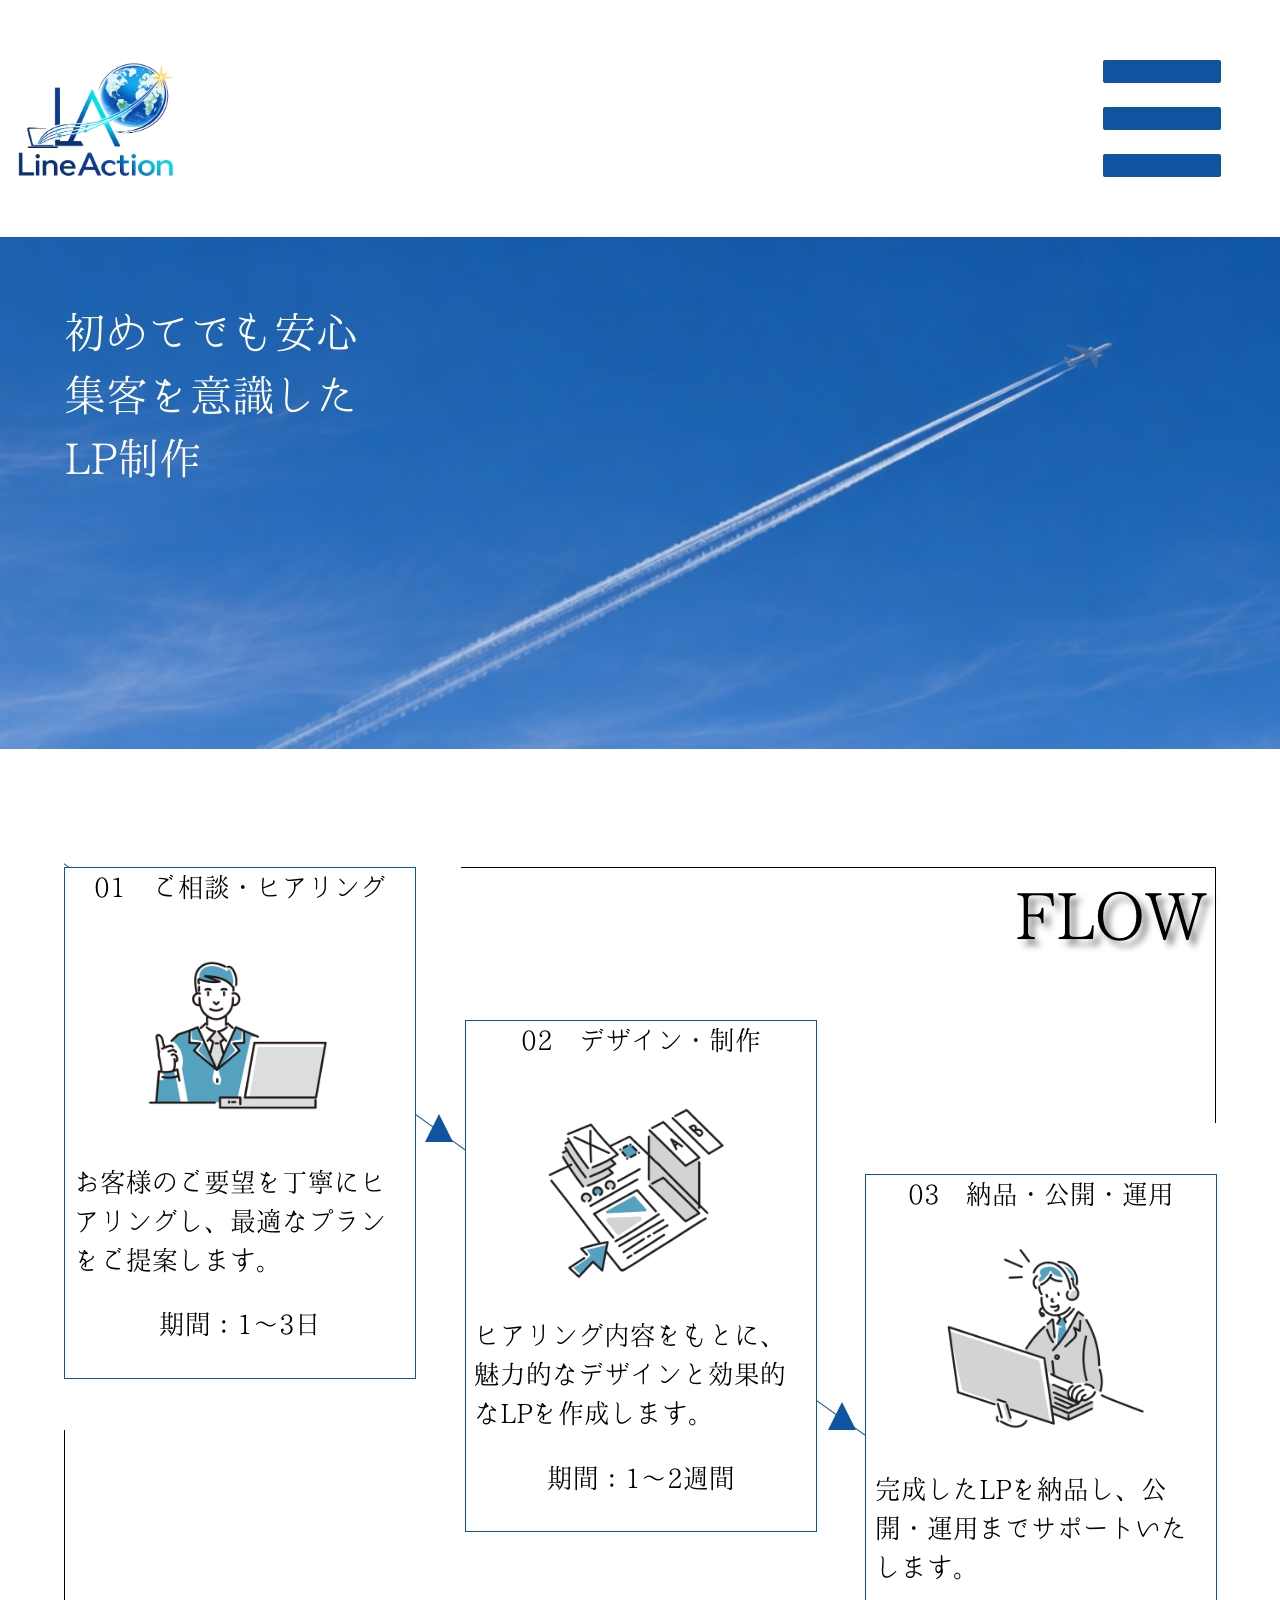
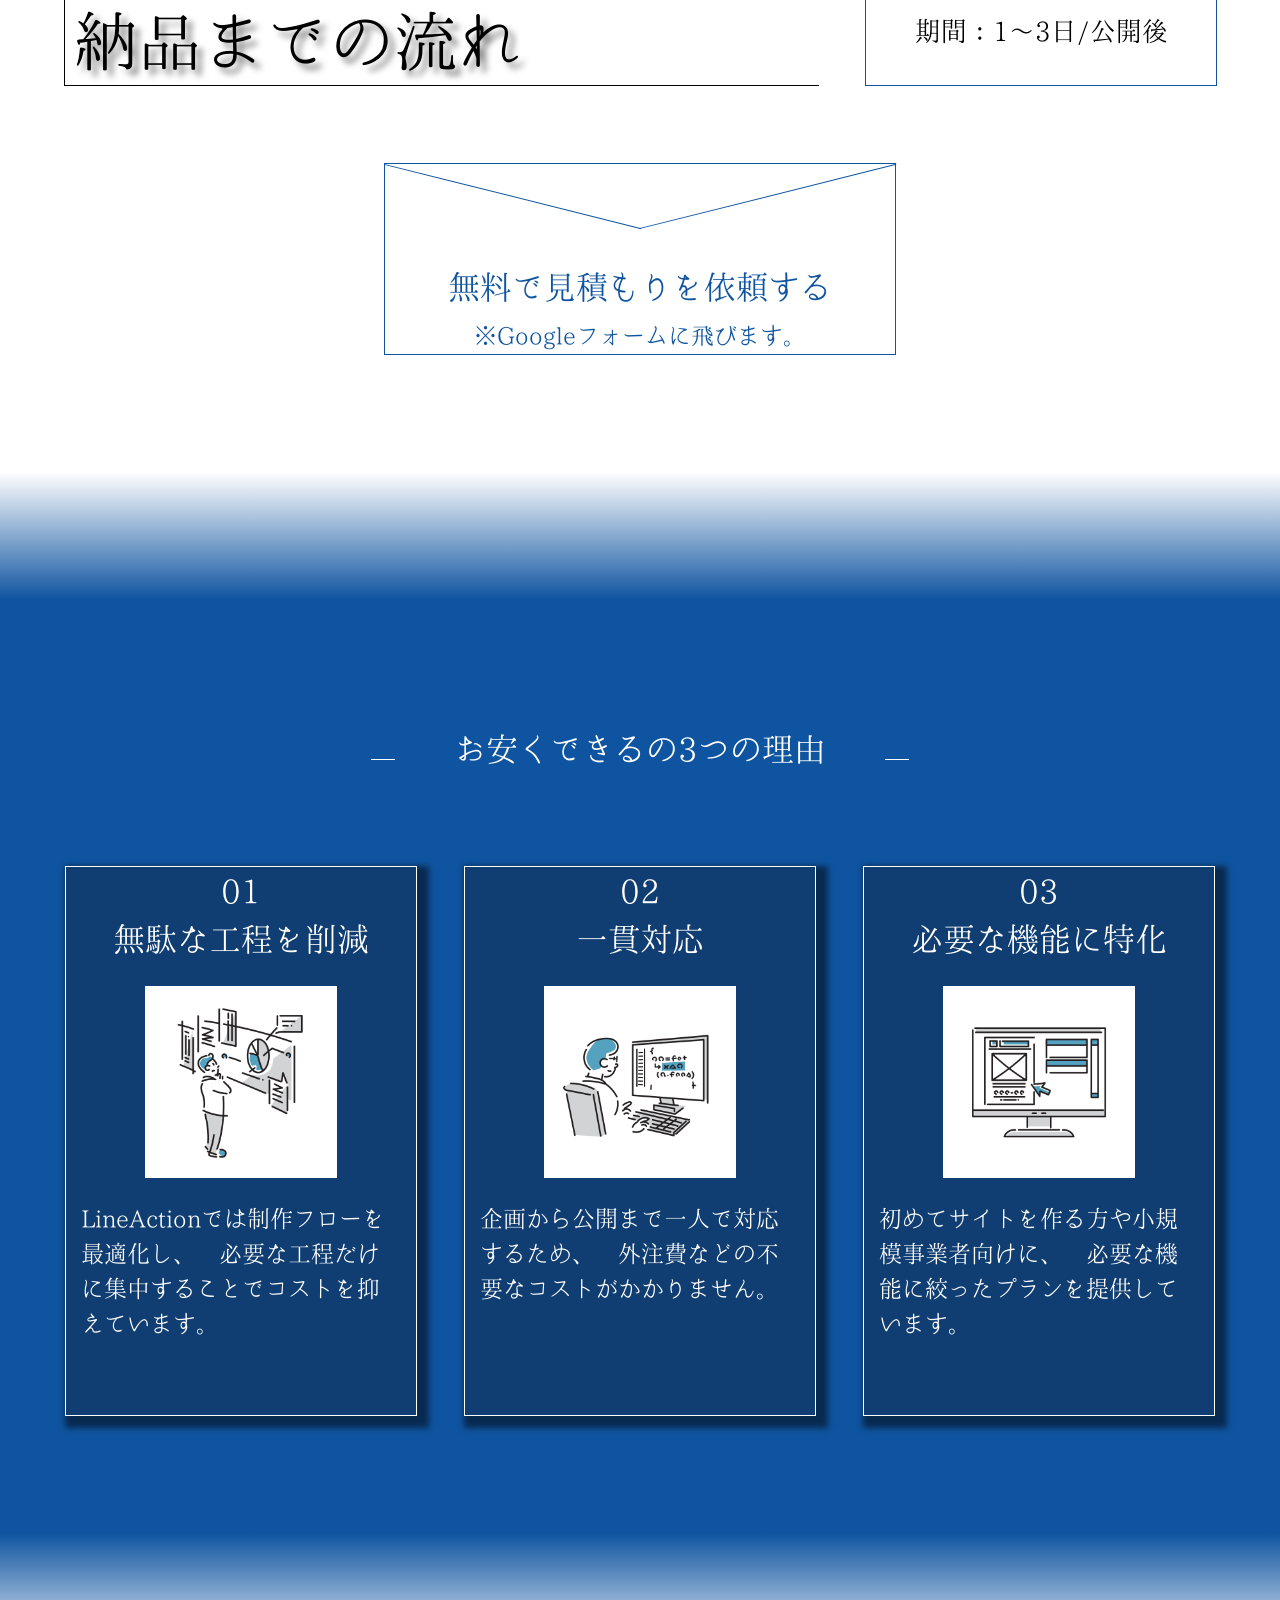
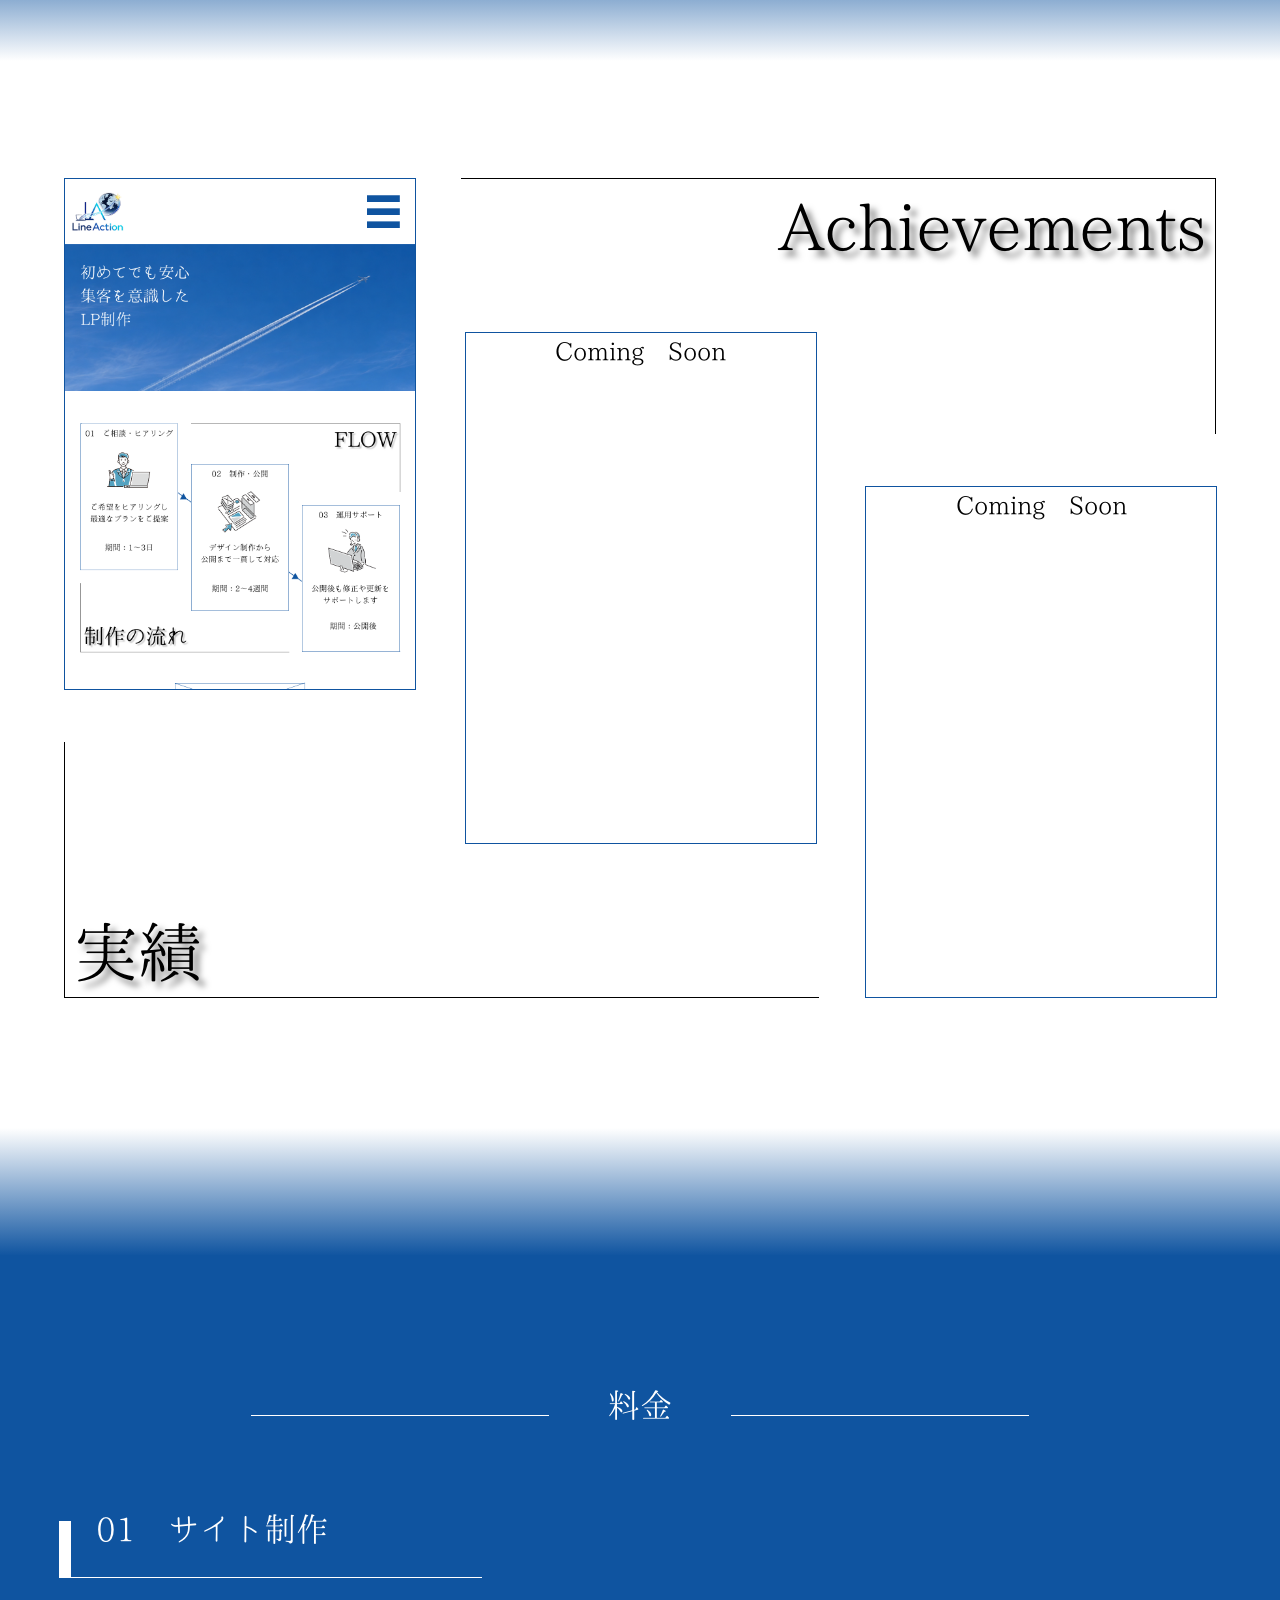
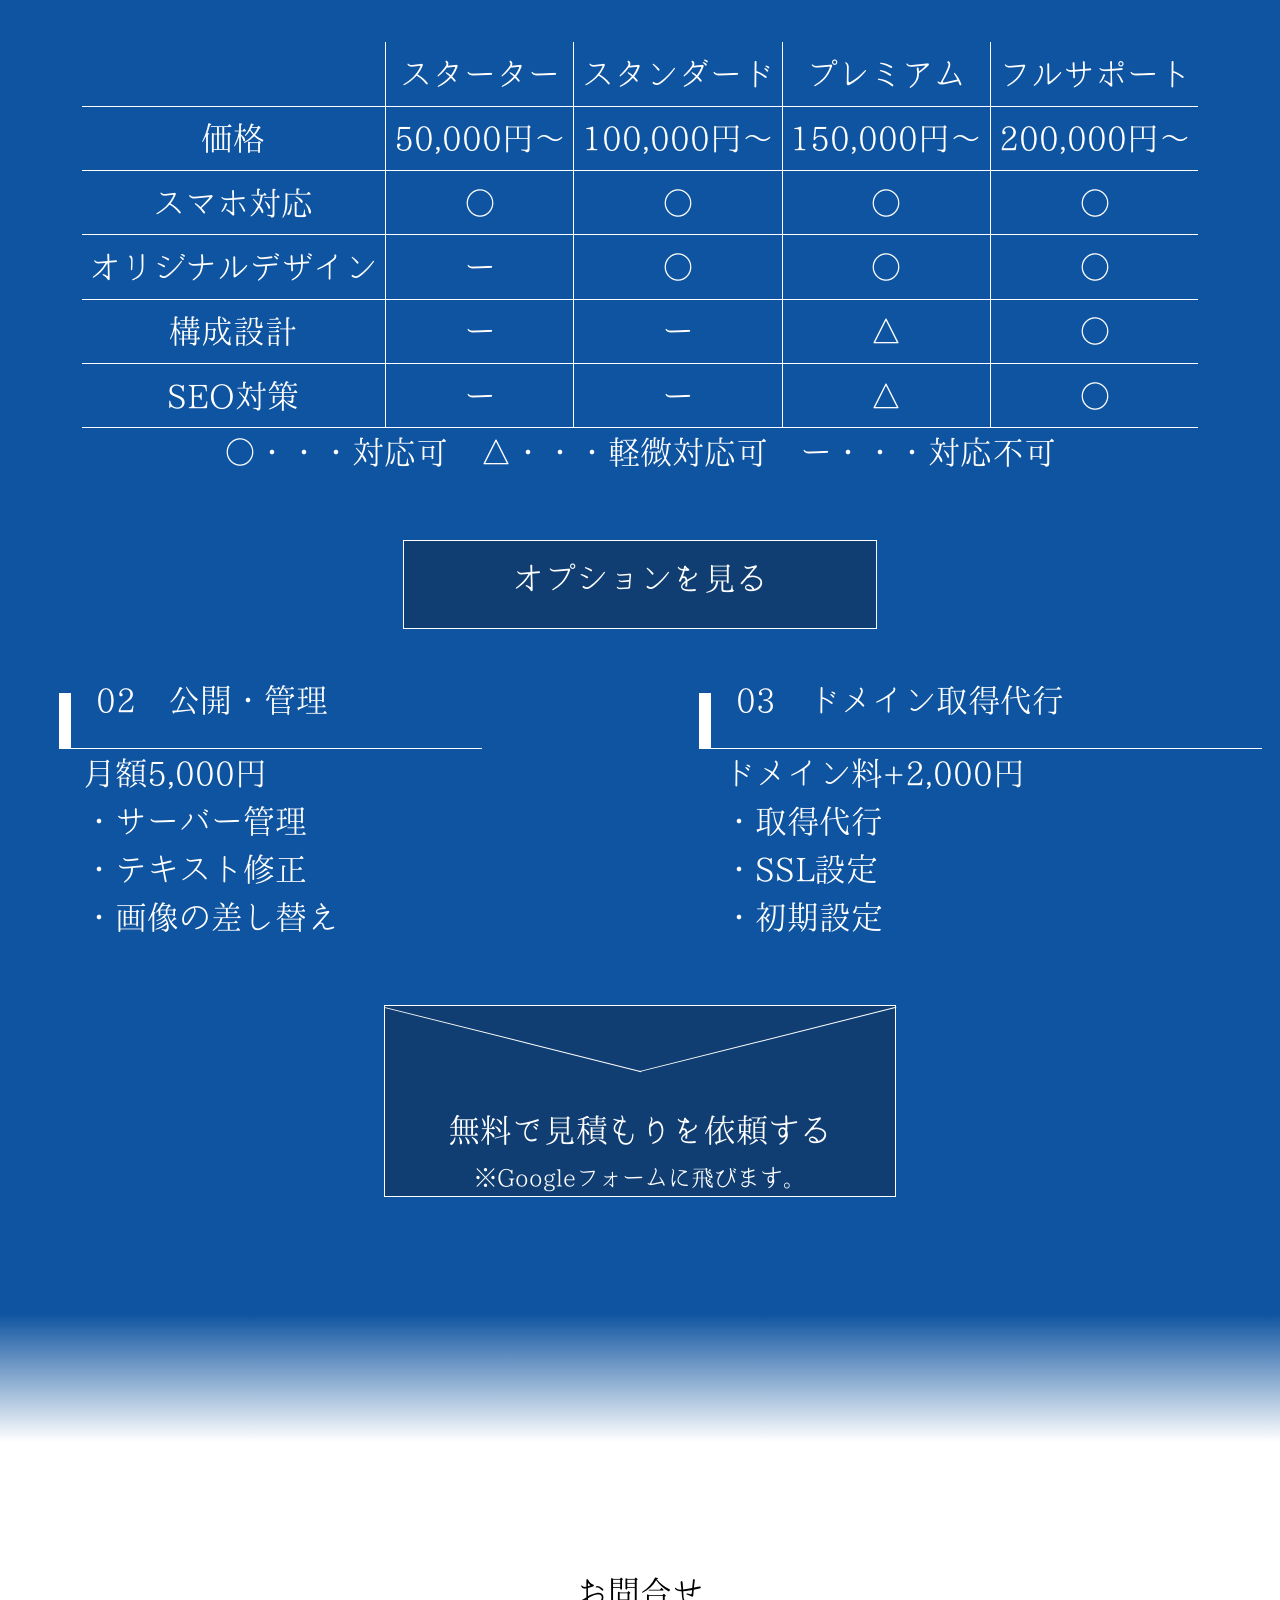
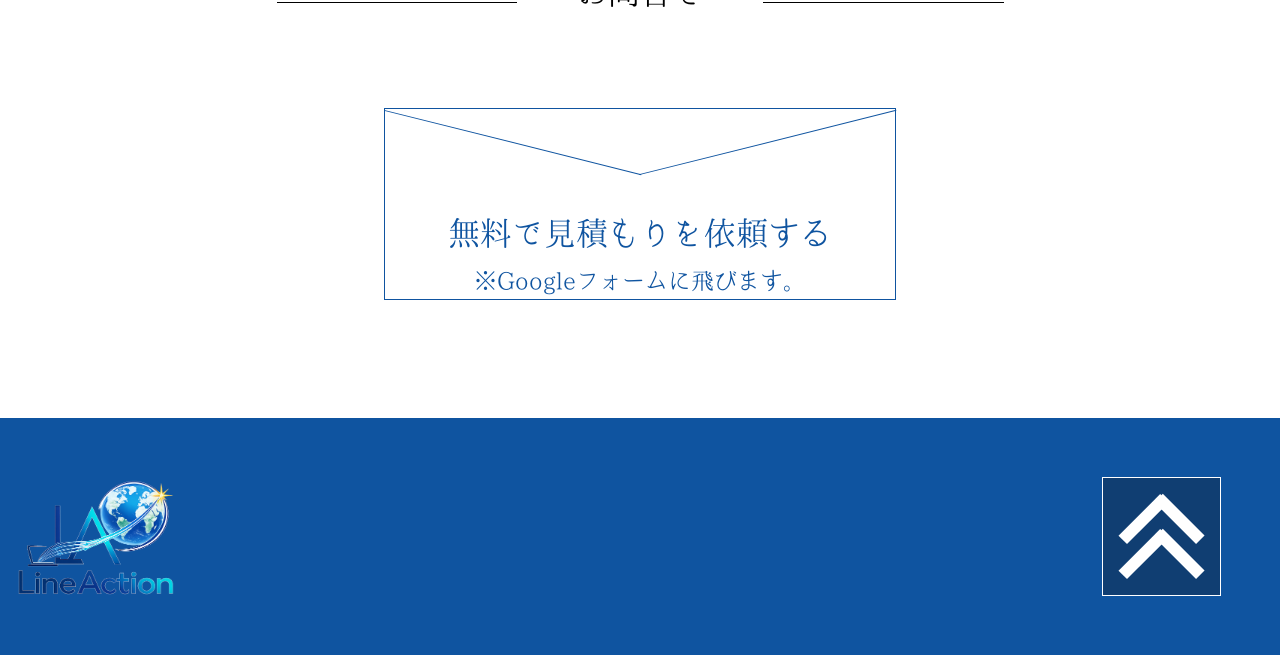
==== commit d0018e0e: "safari最適化2" ====
--- a/index.html
+++ b/index.html
@@ -58,7 +58,7 @@
           <p class="flow_title_JP">納品までの流れ</p>
           <div class="flow_cards">
             <div class="flow_card">
-              <p class="card_contents">01　ご相談・ヒアリング</p>
+              <p class="card_contents_title">01　ご相談・ヒアリング</p>
               <img
                 src="./img/1386.png"
                 alt="ご相談・ヒアリングのイメージ画像"
@@ -67,10 +67,10 @@
               <p class="card_contents">
                 お客様のご要望を丁寧にヒアリングし、最適なプランをご提案します。
               </p>
-              <p class="card_contents">期間：1～3日</p>
+              <p class="card_contents_period">期間：1～3日</p>
             </div>
             <div class="flow_card">
-              <p class="card_contents">02　デザイン・制作</p>
+              <p class="card_contents_title">02　デザイン・制作</p>
               <img
                 src="./img/703.png"
                 alt="デザイン・制作のイメージ画像"
@@ -79,10 +79,10 @@
               <p class="card_contents">
                 ヒアリング内容をもとに、魅力的なデザインと効果的なLPを作成します。
               </p>
-              <p class="card_contents">期間：1～2週間</p>
+              <p class="card_contents_period">期間：1～2週間</p>
             </div>
             <div class="flow_card">
-              <p class="card_contents">03　納品・公開・運用</p>
+              <p class="card_contents_title">03　納品・公開・運用</p>
               <img
                 src="./img/247.png"
                 alt="納品・公開・運用のイメージ画像"
@@ -91,7 +91,7 @@
               <p class="card_contents">
                 完成したLPを納品し、公開・運用までサポートいたします。
               </p>
-              <p class="card_contents">期間：1～3日/公開後</p>
+              <p class="card_contents_period">期間：1～3日/公開後</p>
             </div>
           </div>
         </div>
--- a/top.css
+++ b/top.css
@@ -369,7 +369,7 @@
 }
 .reason_card {
   width: 27.5vw;
-  height: 40vw;
+  height: 43vw;
   border: 1px solid #ffffff !important;
   background-color: #103e72;
   display: flex;
@@ -397,7 +397,7 @@
 }
 .reason_card_text {
   width: 25vw;
-  text-align: center;
+  text-align: left;
   font-size: clamp(1px, 1.8vw, 32px);
   color: #ffffff !important;
 }
@@ -494,7 +494,20 @@
   overflow: hidden;
   position: relative;
 }
+.card_contents_title {
+  display: block;
+  text-align: center;
+  width: 27.5vw;
+  font-size: clamp(1px, 2vw, 32px);
+}
 .card_contents {
+  display: block;
+  text-align: left;
+  width: 26vw;
+  font-size: clamp(1px, 2vw, 32px);
+}
+.card_contents_period {
+  margin-top: 2vw;
   display: block;
   text-align: center;
   width: 27.5vw;
@@ -586,8 +599,8 @@
 .price_table {
   margin: auto;
   text-align: center;
-  font-size: 10%; /* 古いブラウザ用 */
-  font-size: clamp(1px, 2.8vw, 32px);
+  font-size: 8%; /* 古いブラウザ用 */
+  font-size: clamp(1px, 2.5vw, 32px);
   color: #ffffff;
   border-collapse: collapse;
 }
@@ -605,7 +618,9 @@
   border-right: none;
 }
 .price_table_alert {
-  margin-left: 1.5vw;
+  display: block;
+  width: 100%;
+  text-align: center;
   font-size: clamp(1px, 2.5vw, 32px);
   color: #ffffff;
 }
